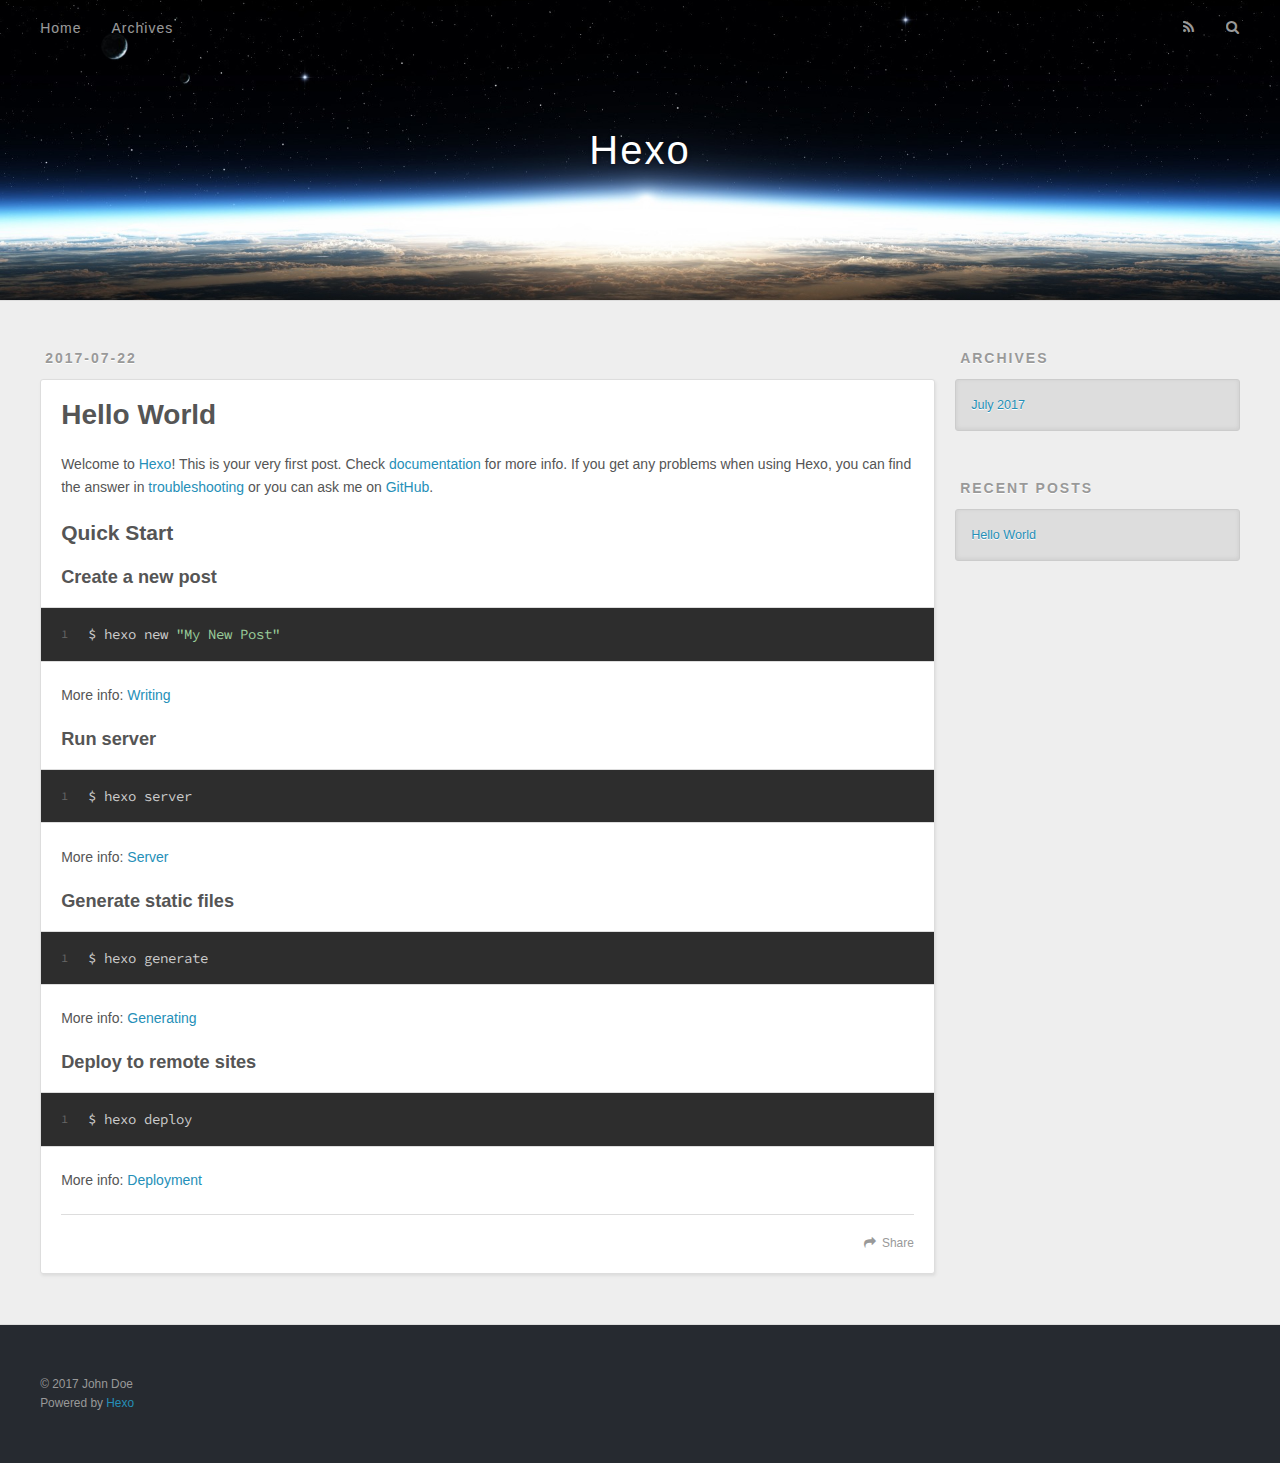
==== index.html @ ef534166 "Site updated: 2017-07-22 12:20:32" ====
<!DOCTYPE html>
<html>
<head>
  <meta charset="utf-8">
  
  <title>Hexo</title>
  <meta name="viewport" content="width=device-width, initial-scale=1, maximum-scale=1">
  <meta property="og:type" content="website">
<meta property="og:title" content="Hexo">
<meta property="og:url" content="http://yoursite.com/index.html">
<meta property="og:site_name" content="Hexo">
<meta name="twitter:card" content="summary">
<meta name="twitter:title" content="Hexo">
  
    <link rel="alternate" href="/atom.xml" title="Hexo" type="application/atom+xml">
  
  
    <link rel="icon" href="/favicon.png">
  
  
    <link href="//fonts.googleapis.com/css?family=Source+Code+Pro" rel="stylesheet" type="text/css">
  
  <link rel="stylesheet" href="/css/style.css">
  

</head>

<body>
  <div id="container">
    <div id="wrap">
      <header id="header">
  <div id="banner"></div>
  <div id="header-outer" class="outer">
    <div id="header-title" class="inner">
      <h1 id="logo-wrap">
        <a href="/" id="logo">Hexo</a>
      </h1>
      
    </div>
    <div id="header-inner" class="inner">
      <nav id="main-nav">
        <a id="main-nav-toggle" class="nav-icon"></a>
        
          <a class="main-nav-link" href="/">Home</a>
        
          <a class="main-nav-link" href="/archives">Archives</a>
        
      </nav>
      <nav id="sub-nav">
        
          <a id="nav-rss-link" class="nav-icon" href="/atom.xml" title="RSS Feed"></a>
        
        <a id="nav-search-btn" class="nav-icon" title="Search"></a>
      </nav>
      <div id="search-form-wrap">
        <form action="//google.com/search" method="get" accept-charset="UTF-8" class="search-form"><input type="search" name="q" class="search-form-input" placeholder="Search"><button type="submit" class="search-form-submit">&#xF002;</button><input type="hidden" name="sitesearch" value="http://yoursite.com"></form>
      </div>
    </div>
  </div>
</header>
      <div class="outer">
        <section id="main">
  
    <article id="post-hello-world" class="article article-type-post" itemscope itemprop="blogPost">
  <div class="article-meta">
    <a href="/2017/07/22/hello-world/" class="article-date">
  <time datetime="2017-07-22T04:03:19.000Z" itemprop="datePublished">2017-07-22</time>
</a>
    
  </div>
  <div class="article-inner">
    
    
      <header class="article-header">
        
  
    <h1 itemprop="name">
      <a class="article-title" href="/2017/07/22/hello-world/">Hello World</a>
    </h1>
  

      </header>
    
    <div class="article-entry" itemprop="articleBody">
      
        <p>Welcome to <a href="https://hexo.io/" target="_blank" rel="external">Hexo</a>! This is your very first post. Check <a href="https://hexo.io/docs/" target="_blank" rel="external">documentation</a> for more info. If you get any problems when using Hexo, you can find the answer in <a href="https://hexo.io/docs/troubleshooting.html" target="_blank" rel="external">troubleshooting</a> or you can ask me on <a href="https://github.com/hexojs/hexo/issues" target="_blank" rel="external">GitHub</a>.</p>
<h2 id="Quick-Start"><a href="#Quick-Start" class="headerlink" title="Quick Start"></a>Quick Start</h2><h3 id="Create-a-new-post"><a href="#Create-a-new-post" class="headerlink" title="Create a new post"></a>Create a new post</h3><figure class="highlight bash"><table><tr><td class="gutter"><pre><div class="line">1</div></pre></td><td class="code"><pre><div class="line">$ hexo new <span class="string">"My New Post"</span></div></pre></td></tr></table></figure>
<p>More info: <a href="https://hexo.io/docs/writing.html" target="_blank" rel="external">Writing</a></p>
<h3 id="Run-server"><a href="#Run-server" class="headerlink" title="Run server"></a>Run server</h3><figure class="highlight bash"><table><tr><td class="gutter"><pre><div class="line">1</div></pre></td><td class="code"><pre><div class="line">$ hexo server</div></pre></td></tr></table></figure>
<p>More info: <a href="https://hexo.io/docs/server.html" target="_blank" rel="external">Server</a></p>
<h3 id="Generate-static-files"><a href="#Generate-static-files" class="headerlink" title="Generate static files"></a>Generate static files</h3><figure class="highlight bash"><table><tr><td class="gutter"><pre><div class="line">1</div></pre></td><td class="code"><pre><div class="line">$ hexo generate</div></pre></td></tr></table></figure>
<p>More info: <a href="https://hexo.io/docs/generating.html" target="_blank" rel="external">Generating</a></p>
<h3 id="Deploy-to-remote-sites"><a href="#Deploy-to-remote-sites" class="headerlink" title="Deploy to remote sites"></a>Deploy to remote sites</h3><figure class="highlight bash"><table><tr><td class="gutter"><pre><div class="line">1</div></pre></td><td class="code"><pre><div class="line">$ hexo deploy</div></pre></td></tr></table></figure>
<p>More info: <a href="https://hexo.io/docs/deployment.html" target="_blank" rel="external">Deployment</a></p>

      
    </div>
    <footer class="article-footer">
      <a data-url="http://yoursite.com/2017/07/22/hello-world/" data-id="cj5es1af300000bshws4fxuhi" class="article-share-link">Share</a>
      
      
    </footer>
  </div>
  
</article>


  

</section>
        
          <aside id="sidebar">
  
    

  
    

  
    
  
    
  <div class="widget-wrap">
    <h3 class="widget-title">Archives</h3>
    <div class="widget">
      <ul class="archive-list"><li class="archive-list-item"><a class="archive-list-link" href="/archives/2017/07/">July 2017</a></li></ul>
    </div>
  </div>


  
    
  <div class="widget-wrap">
    <h3 class="widget-title">Recent Posts</h3>
    <div class="widget">
      <ul>
        
          <li>
            <a href="/2017/07/22/hello-world/">Hello World</a>
          </li>
        
      </ul>
    </div>
  </div>

  
</aside>
        
      </div>
      <footer id="footer">
  
  <div class="outer">
    <div id="footer-info" class="inner">
      &copy; 2017 John Doe<br>
      Powered by <a href="http://hexo.io/" target="_blank">Hexo</a>
    </div>
  </div>
</footer>
    </div>
    <nav id="mobile-nav">
  
    <a href="/" class="mobile-nav-link">Home</a>
  
    <a href="/archives" class="mobile-nav-link">Archives</a>
  
</nav>
    

<script src="//ajax.googleapis.com/ajax/libs/jquery/2.0.3/jquery.min.js"></script>


  <link rel="stylesheet" href="/fancybox/jquery.fancybox.css">
  <script src="/fancybox/jquery.fancybox.pack.js"></script>


<script src="/js/script.js"></script>

  </div>
</body>
</html>
---- css/style.css ----
body {
  width: 100%;
}
body:before,
body:after {
  content: "";
  display: table;
}
body:after {
  clear: both;
}
html,
body,
div,
span,
applet,
object,
iframe,
h1,
h2,
h3,
h4,
h5,
h6,
p,
blockquote,
pre,
a,
abbr,
acronym,
address,
big,
cite,
code,
del,
dfn,
em,
img,
ins,
kbd,
q,
s,
samp,
small,
strike,
strong,
sub,
sup,
tt,
var,
dl,
dt,
dd,
ol,
ul,
li,
fieldset,
form,
label,
legend,
table,
caption,
tbody,
tfoot,
thead,
tr,
th,
td {
  margin: 0;
  padding: 0;
  border: 0;
  outline: 0;
  font-weight: inherit;
  font-style: inherit;
  font-family: inherit;
  font-size: 100%;
  vertical-align: baseline;
}
body {
  line-height: 1;
  color: #000;
  background: #fff;
}
ol,
ul {
  list-style: none;
}
table {
  border-collapse: separate;
  border-spacing: 0;
  vertical-align: middle;
}
caption,
th,
td {
  text-align: left;
  font-weight: normal;
  vertical-align: middle;
}
a img {
  border: none;
}
input,
button {
  margin: 0;
  padding: 0;
}
input::-moz-focus-inner,
button::-moz-focus-inner {
  border: 0;
  padding: 0;
}
@font-face {
  font-family: FontAwesome;
  font-style: normal;
  font-weight: normal;
  src: url("fonts/fontawesome-webfont.eot?v=#4.0.3");
  src: url("fonts/fontawesome-webfont.eot?#iefix&v=#4.0.3") format("embedded-opentype"), url("fonts/fontawesome-webfont.woff?v=#4.0.3") format("woff"), url("fonts/fontawesome-webfont.ttf?v=#4.0.3") format("truetype"), url("fonts/fontawesome-webfont.svg#fontawesomeregular?v=#4.0.3") format("svg");
}
html,
body,
#container {
  height: 100%;
}
body {
  background: #eee;
  font: 14px "Helvetica Neue", Helvetica, Arial, sans-serif;
  -webkit-text-size-adjust: 100%;
}
.outer {
  max-width: 1220px;
  margin: 0 auto;
  padding: 0 20px;
}
.outer:before,
.outer:after {
  content: "";
  display: table;
}
.outer:after {
  clear: both;
}
.inner {
  display: inline;
  float: left;
  width: 98.33333333333333%;
  margin: 0 0.833333333333333%;
}
.left,
.alignleft {
  float: left;
}
.right,
.alignright {
  float: right;
}
.clear {
  clear: both;
}
#container {
  position: relative;
}
.mobile-nav-on {
  overflow: hidden;
}
#wrap {
  height: 100%;
  width: 100%;
  position: absolute;
  top: 0;
  left: 0;
  -webkit-transition: 0.2s ease-out;
  -moz-transition: 0.2s ease-out;
  -ms-transition: 0.2s ease-out;
  transition: 0.2s ease-out;
  z-index: 1;
  background: #eee;
}
.mobile-nav-on #wrap {
  left: 280px;
}
@media screen and (min-width: 768px) {
  #main {
    display: inline;
    float: left;
    width: 73.33333333333333%;
    margin: 0 0.833333333333333%;
  }
}
.article-date,
.article-category-link,
.archive-year,
.widget-title {
  text-decoration: none;
  text-transform: uppercase;
  letter-spacing: 2px;
  color: #999;
  margin-bottom: 1em;
  margin-left: 5px;
  line-height: 1em;
  text-shadow: 0 1px #fff;
  font-weight: bold;
}
.article-inner,
.archive-article-inner {
  background: #fff;
  -webkit-box-shadow: 1px 2px 3px #ddd;
  box-shadow: 1px 2px 3px #ddd;
  border: 1px solid #ddd;
  border-radius: 3px;
}
.article-entry h1,
.widget h1 {
  font-size: 2em;
}
.article-entry h2,
.widget h2 {
  font-size: 1.5em;
}
.article-entry h3,
.widget h3 {
  font-size: 1.3em;
}
.article-entry h4,
.widget h4 {
  font-size: 1.2em;
}
.article-entry h5,
.widget h5 {
  font-size: 1em;
}
.article-entry h6,
.widget h6 {
  font-size: 1em;
  color: #999;
}
.article-entry hr,
.widget hr {
  border: 1px dashed #ddd;
}
.article-entry strong,
.widget strong {
  font-weight: bold;
}
.article-entry em,
.widget em,
.article-entry cite,
.widget cite {
  font-style: italic;
}
.article-entry sup,
.widget sup,
.article-entry sub,
.widget sub {
  font-size: 0.75em;
  line-height: 0;
  position: relative;
  vertical-align: baseline;
}
.article-entry sup,
.widget sup {
  top: -0.5em;
}
.article-entry sub,
.widget sub {
  bottom: -0.2em;
}
.article-entry small,
.widget small {
  font-size: 0.85em;
}
.article-entry acronym,
.widget acronym,
.article-entry abbr,
.widget abbr {
  border-bottom: 1px dotted;
}
.article-entry ul,
.widget ul,
.article-entry ol,
.widget ol,
.article-entry dl,
.widget dl {
  margin: 0 20px;
  line-height: 1.6em;
}
.article-entry ul ul,
.widget ul ul,
.article-entry ol ul,
.widget ol ul,
.article-entry ul ol,
.widget ul ol,
.article-entry ol ol,
.widget ol ol {
  margin-top: 0;
  margin-bottom: 0;
}
.article-entry ul,
.widget ul {
  list-style: disc;
}
.article-entry ol,
.widget ol {
  list-style: decimal;
}
.article-entry dt,
.widget dt {
  font-weight: bold;
}
#header {
  height: 300px;
  position: relative;
  border-bottom: 1px solid #ddd;
}
#header:before,
#header:after {
  content: "";
  position: absolute;
  left: 0;
  right: 0;
  height: 40px;
}
#header:before {
  top: 0;
  background: -webkit-linear-gradient(rgba(0,0,0,0.2), transparent);
  background: -moz-linear-gradient(rgba(0,0,0,0.2), transparent);
  background: -ms-linear-gradient(rgba(0,0,0,0.2), transparent);
  background: linear-gradient(rgba(0,0,0,0.2), transparent);
}
#header:after {
  bottom: 0;
  background: -webkit-linear-gradient(transparent, rgba(0,0,0,0.2));
  background: -moz-linear-gradient(transparent, rgba(0,0,0,0.2));
  background: -ms-linear-gradient(transparent, rgba(0,0,0,0.2));
  background: linear-gradient(transparent, rgba(0,0,0,0.2));
}
#header-outer {
  height: 100%;
  position: relative;
}
#header-inner {
  position: relative;
  overflow: hidden;
}
#banner {
  position: absolute;
  top: 0;
  left: 0;
  width: 100%;
  height: 100%;
  background: url("images/banner.jpg") center #000;
  -webkit-background-size: cover;
  -moz-background-size: cover;
  background-size: cover;
  z-index: -1;
}
#header-title {
  text-align: center;
  height: 40px;
  position: absolute;
  top: 50%;
  left: 0;
  margin-top: -20px;
}
#logo,
#subtitle {
  text-decoration: none;
  color: #fff;
  font-weight: 300;
  text-shadow: 0 1px 4px rgba(0,0,0,0.3);
}
#logo {
  font-size: 40px;
  line-height: 40px;
  letter-spacing: 2px;
}
#subtitle {
  font-size: 16px;
  line-height: 16px;
  letter-spacing: 1px;
}
#subtitle-wrap {
  margin-top: 16px;
}
#main-nav {
  float: left;
  margin-left: -15px;
}
.nav-icon,
.main-nav-link {
  float: left;
  color: #fff;
  opacity: 0.6;
  text-decoration: none;
  text-shadow: 0 1px rgba(0,0,0,0.2);
  -webkit-transition: opacity 0.2s;
  -moz-transition: opacity 0.2s;
  -ms-transition: opacity 0.2s;
  transition: opacity 0.2s;
  display: block;
  padding: 20px 15px;
}
.nav-icon:hover,
.main-nav-link:hover {
  opacity: 1;
}
.nav-icon {
  font-family: FontAwesome;
  text-align: center;
  font-size: 14px;
  width: 14px;
  height: 14px;
  padding: 20px 15px;
  position: relative;
  cursor: pointer;
}
.main-nav-link {
  font-weight: 300;
  letter-spacing: 1px;
}
@media screen and (max-width: 479px) {
  .main-nav-link {
    display: none;
  }
}
#main-nav-toggle {
  display: none;
}
#main-nav-toggle:before {
  content: "\f0c9";
}
@media screen and (max-width: 479px) {
  #main-nav-toggle {
    display: block;
  }
}
#sub-nav {
  float: right;
  margin-right: -15px;
}
#nav-rss-link:before {
  content: "\f09e";
}
#nav-search-btn:before {
  content: "\f002";
}
#search-form-wrap {
  position: absolute;
  top: 15px;
  width: 150px;
  height: 30px;
  right: -150px;
  opacity: 0;
  -webkit-transition: 0.2s ease-out;
  -moz-transition: 0.2s ease-out;
  -ms-transition: 0.2s ease-out;
  transition: 0.2s ease-out;
}
#search-form-wrap.on {
  opacity: 1;
  right: 0;
}
@media screen and (max-width: 479px) {
  #search-form-wrap {
    width: 100%;
    right: -100%;
  }
}
.search-form {
  position: absolute;
  top: 0;
  left: 0;
  right: 0;
  background: #fff;
  padding: 5px 15px;
  border-radius: 15px;
  -webkit-box-shadow: 0 0 10px rgba(0,0,0,0.3);
  box-shadow: 0 0 10px rgba(0,0,0,0.3);
}
.search-form-input {
  border: none;
  background: none;
  color: #555;
  width: 100%;
  font: 13px "Helvetica Neue", Helvetica, Arial, sans-serif;
  outline: none;
}
.search-form-input::-webkit-search-results-decoration,
.search-form-input::-webkit-search-cancel-button {
  -webkit-appearance: none;
}
.search-form-submit {
  position: absolute;
  top: 50%;
  right: 10px;
  margin-top: -7px;
  font: 13px FontAwesome;
  border: none;
  background: none;
  color: #bbb;
  cursor: pointer;
}
.search-form-submit:hover,
.search-form-submit:focus {
  color: #777;
}
.article {
  margin: 50px 0;
}
.article-inner {
  overflow: hidden;
}
.article-meta:before,
.article-meta:after {
  content: "";
  display: table;
}
.article-meta:after {
  clear: both;
}
.article-date {
  float: left;
}
.article-category {
  float: left;
  line-height: 1em;
  color: #ccc;
  text-shadow: 0 1px #fff;
  margin-left: 8px;
}
.article-category:before {
  content: "\2022";
}
.article-category-link {
  margin: 0 12px 1em;
}
.article-header {
  padding: 20px 20px 0;
}
.article-title {
  text-decoration: none;
  font-size: 2em;
  font-weight: bold;
  color: #555;
  line-height: 1.1em;
  -webkit-transition: color 0.2s;
  -moz-transition: color 0.2s;
  -ms-transition: color 0.2s;
  transition: color 0.2s;
}
a.article-title:hover {
  color: #258fb8;
}
.article-entry {
  color: #555;
  padding: 0 20px;
}
.article-entry:before,
.article-entry:after {
  content: "";
  display: table;
}
.article-entry:after {
  clear: both;
}
.article-entry p,
.article-entry table {
  line-height: 1.6em;
  margin: 1.6em 0;
}
.article-entry h1,
.article-entry h2,
.article-entry h3,
.article-entry h4,
.article-entry h5,
.article-entry h6 {
  font-weight: bold;
}
.article-entry h1,
.article-entry h2,
.article-entry h3,
.article-entry h4,
.article-entry h5,
.article-entry h6 {
  line-height: 1.1em;
  margin: 1.1em 0;
}
.article-entry a {
  color: #258fb8;
  text-decoration: none;
}
.article-entry a:hover {
  text-decoration: underline;
}
.article-entry ul,
.article-entry ol,
.article-entry dl {
  margin-top: 1.6em;
  margin-bottom: 1.6em;
}
.article-entry img,
.article-entry video {
  max-width: 100%;
  height: auto;
  display: block;
  margin: auto;
}
.article-entry iframe {
  border: none;
}
.article-entry table {
  width: 100%;
  border-collapse: collapse;
  border-spacing: 0;
}
.article-entry th {
  font-weight: bold;
  border-bottom: 3px solid #ddd;
  padding-bottom: 0.5em;
}
.article-entry td {
  border-bottom: 1px solid #ddd;
  padding: 10px 0;
}
.article-entry blockquote {
  font-family: Georgia, "Times New Roman", serif;
  font-size: 1.4em;
  margin: 1.6em 20px;
  text-align: center;
}
.article-entry blockquote footer {
  font-size: 14px;
  margin: 1.6em 0;
  font-family: "Helvetica Neue", Helvetica, Arial, sans-serif;
}
.article-entry blockquote footer cite:before {
  content: "—";
  padding: 0 0.5em;
}
.article-entry .pullquote {
  text-align: left;
  width: 45%;
  margin: 0;
}
.article-entry .pullquote.left {
  margin-left: 0.5em;
  margin-right: 1em;
}
.article-entry .pullquote.right {
  margin-right: 0.5em;
  margin-left: 1em;
}
.article-entry .caption {
  color: #999;
  display: block;
  font-size: 0.9em;
  margin-top: 0.5em;
  position: relative;
  text-align: center;
}
.article-entry .video-container {
  position: relative;
  padding-top: 56.25%;
  height: 0;
  overflow: hidden;
}
.article-entry .video-container iframe,
.article-entry .video-container object,
.article-entry .video-container embed {
  position: absolute;
  top: 0;
  left: 0;
  width: 100%;
  height: 100%;
  margin-top: 0;
}
.article-more-link a {
  display: inline-block;
  line-height: 1em;
  padding: 6px 15px;
  border-radius: 15px;
  background: #eee;
  color: #999;
  text-shadow: 0 1px #fff;
  text-decoration: none;
}
.article-more-link a:hover {
  background: #258fb8;
  color: #fff;
  text-decoration: none;
  text-shadow: 0 1px #1e7293;
}
.article-footer {
  font-size: 0.85em;
  line-height: 1.6em;
  border-top: 1px solid #ddd;
  padding-top: 1.6em;
  margin: 0 20px 20px;
}
.article-footer:before,
.article-footer:after {
  content: "";
  display: table;
}
.article-footer:after {
  clear: both;
}
.article-footer a {
  color: #999;
  text-decoration: none;
}
.article-footer a:hover {
  color: #555;
}
.article-tag-list-item {
  float: left;
  margin-right: 10px;
}
.article-tag-list-link:before {
  content: "#";
}
.article-comment-link {
  float: right;
}
.article-comment-link:before {
  content: "\f075";
  font-family: FontAwesome;
  padding-right: 8px;
}
.article-share-link {
  cursor: pointer;
  float: right;
  margin-left: 20px;
}
.article-share-link:before {
  content: "\f064";
  font-family: FontAwesome;
  padding-right: 6px;
}
#article-nav {
  position: relative;
}
#article-nav:before,
#article-nav:after {
  content: "";
  display: table;
}
#article-nav:after {
  clear: both;
}
@media screen and (min-width: 768px) {
  #article-nav {
    margin: 50px 0;
  }
  #article-nav:before {
    width: 8px;
    height: 8px;
    position: absolute;
    top: 50%;
    left: 50%;
    margin-top: -4px;
    margin-left: -4px;
    content: "";
    border-radius: 50%;
    background: #ddd;
    -webkit-box-shadow: 0 1px 2px #fff;
    box-shadow: 0 1px 2px #fff;
  }
}
.article-nav-link-wrap {
  text-decoration: none;
  text-shadow: 0 1px #fff;
  color: #999;
  -webkit-box-sizing: border-box;
  -moz-box-sizing: border-box;
  box-sizing: border-box;
  margin-top: 50px;
  text-align: center;
  display: block;
}
.article-nav-link-wrap:hover {
  color: #555;
}
@media screen and (min-width: 768px) {
  .article-nav-link-wrap {
    width: 50%;
    margin-top: 0;
  }
}
@media screen and (min-width: 768px) {
  #article-nav-newer {
    float: left;
    text-align: right;
    padding-right: 20px;
  }
}
@media screen and (min-width: 768px) {
  #article-nav-older {
    float: right;
    text-align: left;
    padding-left: 20px;
  }
}
.article-nav-caption {
  text-transform: uppercase;
  letter-spacing: 2px;
  color: #ddd;
  line-height: 1em;
  font-weight: bold;
}
#article-nav-newer .article-nav-caption {
  margin-right: -2px;
}
.article-nav-title {
  font-size: 0.85em;
  line-height: 1.6em;
  margin-top: 0.5em;
}
.article-share-box {
  position: absolute;
  display: none;
  background: #fff;
  -webkit-box-shadow: 1px 2px 10px rgba(0,0,0,0.2);
  box-shadow: 1px 2px 10px rgba(0,0,0,0.2);
  border-radius: 3px;
  margin-left: -145px;
  overflow: hidden;
  z-index: 1;
}
.article-share-box.on {
  display: block;
}
.article-share-input {
  width: 100%;
  background: none;
  -webkit-box-sizing: border-box;
  -moz-box-sizing: border-box;
  box-sizing: border-box;
  font: 14px "Helvetica Neue", Helvetica, Arial, sans-serif;
  padding: 0 15px;
  color: #555;
  outline: none;
  border: 1px solid #ddd;
  border-radius: 3px 3px 0 0;
  height: 36px;
  line-height: 36px;
}
.article-share-links {
  background: #eee;
}
.article-share-links:before,
.article-share-links:after {
  content: "";
  display: table;
}
.article-share-links:after {
  clear: both;
}
.article-share-twitter,
.article-share-facebook,
.article-share-pinterest,
.article-share-google {
  width: 50px;
  height: 36px;
  display: block;
  float: left;
  position: relative;
  color: #999;
  text-shadow: 0 1px #fff;
}
.article-share-twitter:before,
.article-share-facebook:before,
.article-share-pinterest:before,
.article-share-google:before {
  font-size: 20px;
  font-family: FontAwesome;
  width: 20px;
  height: 20px;
  position: absolute;
  top: 50%;
  left: 50%;
  margin-top: -10px;
  margin-left: -10px;
  text-align: center;
}
.article-share-twitter:hover,
.article-share-facebook:hover,
.article-share-pinterest:hover,
.article-share-google:hover {
  color: #fff;
}
.article-share-twitter:before {
  content: "\f099";
}
.article-share-twitter:hover {
  background: #00aced;
  text-shadow: 0 1px #008abe;
}
.article-share-facebook:before {
  content: "\f09a";
}
.article-share-facebook:hover {
  background: #3b5998;
  text-shadow: 0 1px #2f477a;
}
.article-share-pinterest:before {
  content: "\f0d2";
}
.article-share-pinterest:hover {
  background: #cb2027;
  text-shadow: 0 1px #a21a1f;
}
.article-share-google:before {
  content: "\f0d5";
}
.article-share-google:hover {
  background: #dd4b39;
  text-shadow: 0 1px #be3221;
}
.article-gallery {
  background: #000;
  position: relative;
}
.article-gallery-photos {
  position: relative;
  overflow: hidden;
}
.article-gallery-img {
  display: none;
  max-width: 100%;
}
.article-gallery-img:first-child {
  display: block;
}
.article-gallery-img.loaded {
  position: absolute;
  display: block;
}
.article-gallery-img img {
  display: block;
  max-width: 100%;
  margin: 0 auto;
}
#comments {
  background: #fff;
  -webkit-box-shadow: 1px 2px 3px #ddd;
  box-shadow: 1px 2px 3px #ddd;
  padding: 20px;
  border: 1px solid #ddd;
  border-radius: 3px;
  margin: 50px 0;
}
#comments a {
  color: #258fb8;
}
.archives-wrap {
  margin: 50px 0;
}
.archives:before,
.archives:after {
  content: "";
  display: table;
}
.archives:after {
  clear: both;
}
.archive-year-wrap {
  margin-bottom: 1em;
}
.archives {
  -webkit-column-gap: 10px;
  -moz-column-gap: 10px;
  column-gap: 10px;
}
@media screen and (min-width: 480px) and (max-width: 767px) {
  .archives {
    -webkit-column-count: 2;
    -moz-column-count: 2;
    column-count: 2;
  }
}
@media screen and (min-width: 768px) {
  .archives {
    -webkit-column-count: 3;
    -moz-column-count: 3;
    column-count: 3;
  }
}
.archive-article {
  -webkit-column-break-inside: avoid;
  page-break-inside: avoid;
  overflow: hidden;
  break-inside: avoid-column;
}
.archive-article-inner {
  padding: 10px;
  margin-bottom: 15px;
}
.archive-article-title {
  text-decoration: none;
  font-weight: bold;
  color: #555;
  -webkit-transition: color 0.2s;
  -moz-transition: color 0.2s;
  -ms-transition: color 0.2s;
  transition: color 0.2s;
  line-height: 1.6em;
}
.archive-article-title:hover {
  color: #258fb8;
}
.archive-article-footer {
  margin-top: 1em;
}
.archive-article-date {
  color: #999;
  text-decoration: none;
  font-size: 0.85em;
  line-height: 1em;
  margin-bottom: 0.5em;
  display: block;
}
#page-nav {
  margin: 50px auto;
  background: #fff;
  -webkit-box-shadow: 1px 2px 3px #ddd;
  box-shadow: 1px 2px 3px #ddd;
  border: 1px solid #ddd;
  border-radius: 3px;
  text-align: center;
  color: #999;
  overflow: hidden;
}
#page-nav:before,
#page-nav:after {
  content: "";
  display: table;
}
#page-nav:after {
  clear: both;
}
#page-nav a,
#page-nav span {
  padding: 10px 20px;
  line-height: 1;
  height: 2ex;
}
#page-nav a {
  color: #999;
  text-decoration: none;
}
#page-nav a:hover {
  background: #999;
  color: #fff;
}
#page-nav .prev {
  float: left;
}
#page-nav .next {
  float: right;
}
#page-nav .page-number {
  display: inline-block;
}
@media screen and (max-width: 479px) {
  #page-nav .page-number {
    display: none;
  }
}
#page-nav .current {
  color: #555;
  font-weight: bold;
}
#page-nav .space {
  color: #ddd;
}
#footer {
  background: #262a30;
  padding: 50px 0;
  border-top: 1px solid #ddd;
  color: #999;
}
#footer a {
  color: #258fb8;
  text-decoration: none;
}
#footer a:hover {
  text-decoration: underline;
}
#footer-info {
  line-height: 1.6em;
  font-size: 0.85em;
}
.article-entry pre,
.article-entry .highlight {
  background: #2d2d2d;
  margin: 0 -20px;
  padding: 15px 20px;
  border-style: solid;
  border-color: #ddd;
  border-width: 1px 0;
  overflow: auto;
  color: #ccc;
  line-height: 22.400000000000002px;
}
.article-entry .highlight .gutter pre,
.article-entry .gist .gist-file .gist-data .line-numbers {
  color: #666;
  font-size: 0.85em;
}
.article-entry pre,
.article-entry code {
  font-family: "Source Code Pro", Consolas, Monaco, Menlo, Consolas, monospace;
}
.article-entry code {
  background: #eee;
  text-shadow: 0 1px #fff;
  padding: 0 0.3em;
}
.article-entry pre code {
  background: none;
  text-shadow: none;
  padding: 0;
}
.article-entry .highlight pre {
  border: none;
  margin: 0;
  padding: 0;
}
.article-entry .highlight table {
  margin: 0;
  width: auto;
}
.article-entry .highlight td {
  border: none;
  padding: 0;
}
.article-entry .highlight figcaption {
  font-size: 0.85em;
  color: #999;
  line-height: 1em;
  margin-bottom: 1em;
}
.article-entry .highlight figcaption:before,
.article-entry .highlight figcaption:after {
  content: "";
  display: table;
}
.article-entry .highlight figcaption:after {
  clear: both;
}
.article-entry .highlight figcaption a {
  float: right;
}
.article-entry .highlight .gutter pre {
  text-align: right;
  padding-right: 20px;
}
.article-entry .highlight .line {
  height: 22.400000000000002px;
}
.article-entry .highlight .line.marked {
  background: #515151;
}
.article-entry .gist {
  margin: 0 -20px;
  border-style: solid;
  border-color: #ddd;
  border-width: 1px 0;
  background: #2d2d2d;
  padding: 15px 20px 15px 0;
}
.article-entry .gist .gist-file {
  border: none;
  font-family: "Source Code Pro", Consolas, Monaco, Menlo, Consolas, monospace;
  margin: 0;
}
.article-entry .gist .gist-file .gist-data {
  background: none;
  border: none;
}
.article-entry .gist .gist-file .gist-data .line-numbers {
  background: none;
  border: none;
  padding: 0 20px 0 0;
}
.article-entry .gist .gist-file .gist-data .line-data {
  padding: 0 !important;
}
.article-entry .gist .gist-file .highlight {
  margin: 0;
  padding: 0;
  border: none;
}
.article-entry .gist .gist-file .gist-meta {
  background: #2d2d2d;
  color: #999;
  font: 0.85em "Helvetica Neue", Helvetica, Arial, sans-serif;
  text-shadow: 0 0;
  padding: 0;
  margin-top: 1em;
  margin-left: 20px;
}
.article-entry .gist .gist-file .gist-meta a {
  color: #258fb8;
  font-weight: normal;
}
.article-entry .gist .gist-file .gist-meta a:hover {
  text-decoration: underline;
}
pre .comment,
pre .title {
  color: #999;
}
pre .variable,
pre .attribute,
pre .tag,
pre .regexp,
pre .ruby .constant,
pre .xml .tag .title,
pre .xml .pi,
pre .xml .doctype,
pre .html .doctype,
pre .css .id,
pre .css .class,
pre .css .pseudo {
  color: #f2777a;
}
pre .number,
pre .preprocessor,
pre .built_in,
pre .literal,
pre .params,
pre .constant {
  color: #f99157;
}
pre .class,
pre .ruby .class .title,
pre .css .rules .attribute {
  color: #9c9;
}
pre .string,
pre .value,
pre .inheritance,
pre .header,
pre .ruby .symbol,
pre .xml .cdata {
  color: #9c9;
}
pre .css .hexcolor {
  color: #6cc;
}
pre .function,
pre .python .decorator,
pre .python .title,
pre .ruby .function .title,
pre .ruby .title .keyword,
pre .perl .sub,
pre .javascript .title,
pre .coffeescript .title {
  color: #69c;
}
pre .keyword,
pre .javascript .function {
  color: #c9c;
}
@media screen and (max-width: 479px) {
  #mobile-nav {
    position: absolute;
    top: 0;
    left: 0;
    width: 280px;
    height: 100%;
    background: #191919;
    border-right: 1px solid #fff;
  }
}
@media screen and (max-width: 479px) {
  .mobile-nav-link {
    display: block;
    color: #999;
    text-decoration: none;
    padding: 15px 20px;
    font-weight: bold;
  }
  .mobile-nav-link:hover {
    color: #fff;
  }
}
@media screen and (min-width: 768px) {
  #sidebar {
    display: inline;
    float: left;
    width: 23.333333333333332%;
    margin: 0 0.833333333333333%;
  }
}
.widget-wrap {
  margin: 50px 0;
}
.widget {
  color: #777;
  text-shadow: 0 1px #fff;
  background: #ddd;
  -webkit-box-shadow: 0 -1px 4px #ccc inset;
  box-shadow: 0 -1px 4px #ccc inset;
  border: 1px solid #ccc;
  padding: 15px;
  border-radius: 3px;
}
.widget a {
  color: #258fb8;
  text-decoration: none;
}
.widget a:hover {
  text-decoration: underline;
}
.widget ul ul,
.widget ol ul,
.widget dl ul,
.widget ul ol,
.widget ol ol,
.widget dl ol,
.widget ul dl,
.widget ol dl,
.widget dl dl {
  margin-left: 15px;
  list-style: disc;
}
.widget {
  line-height: 1.6em;
  word-wrap: break-word;
  font-size: 0.9em;
}
.widget ul,
.widget ol {
  list-style: none;
  margin: 0;
}
.widget ul ul,
.widget ol ul,
.widget ul ol,
.widget ol ol {
  margin: 0 20px;
}
.widget ul ul,
.widget ol ul {
  list-style: disc;
}
.widget ul ol,
.widget ol ol {
  list-style: decimal;
}
.category-list-count,
.tag-list-count,
.archive-list-count {
  padding-left: 5px;
  color: #999;
  font-size: 0.85em;
}
.category-list-count:before,
.tag-list-count:before,
.archive-list-count:before {
  content: "(";
}
.category-list-count:after,
.tag-list-count:after,
.archive-list-count:after {
  content: ")";
}
.tagcloud a {
  margin-right: 5px;
  display: inline-block;
}
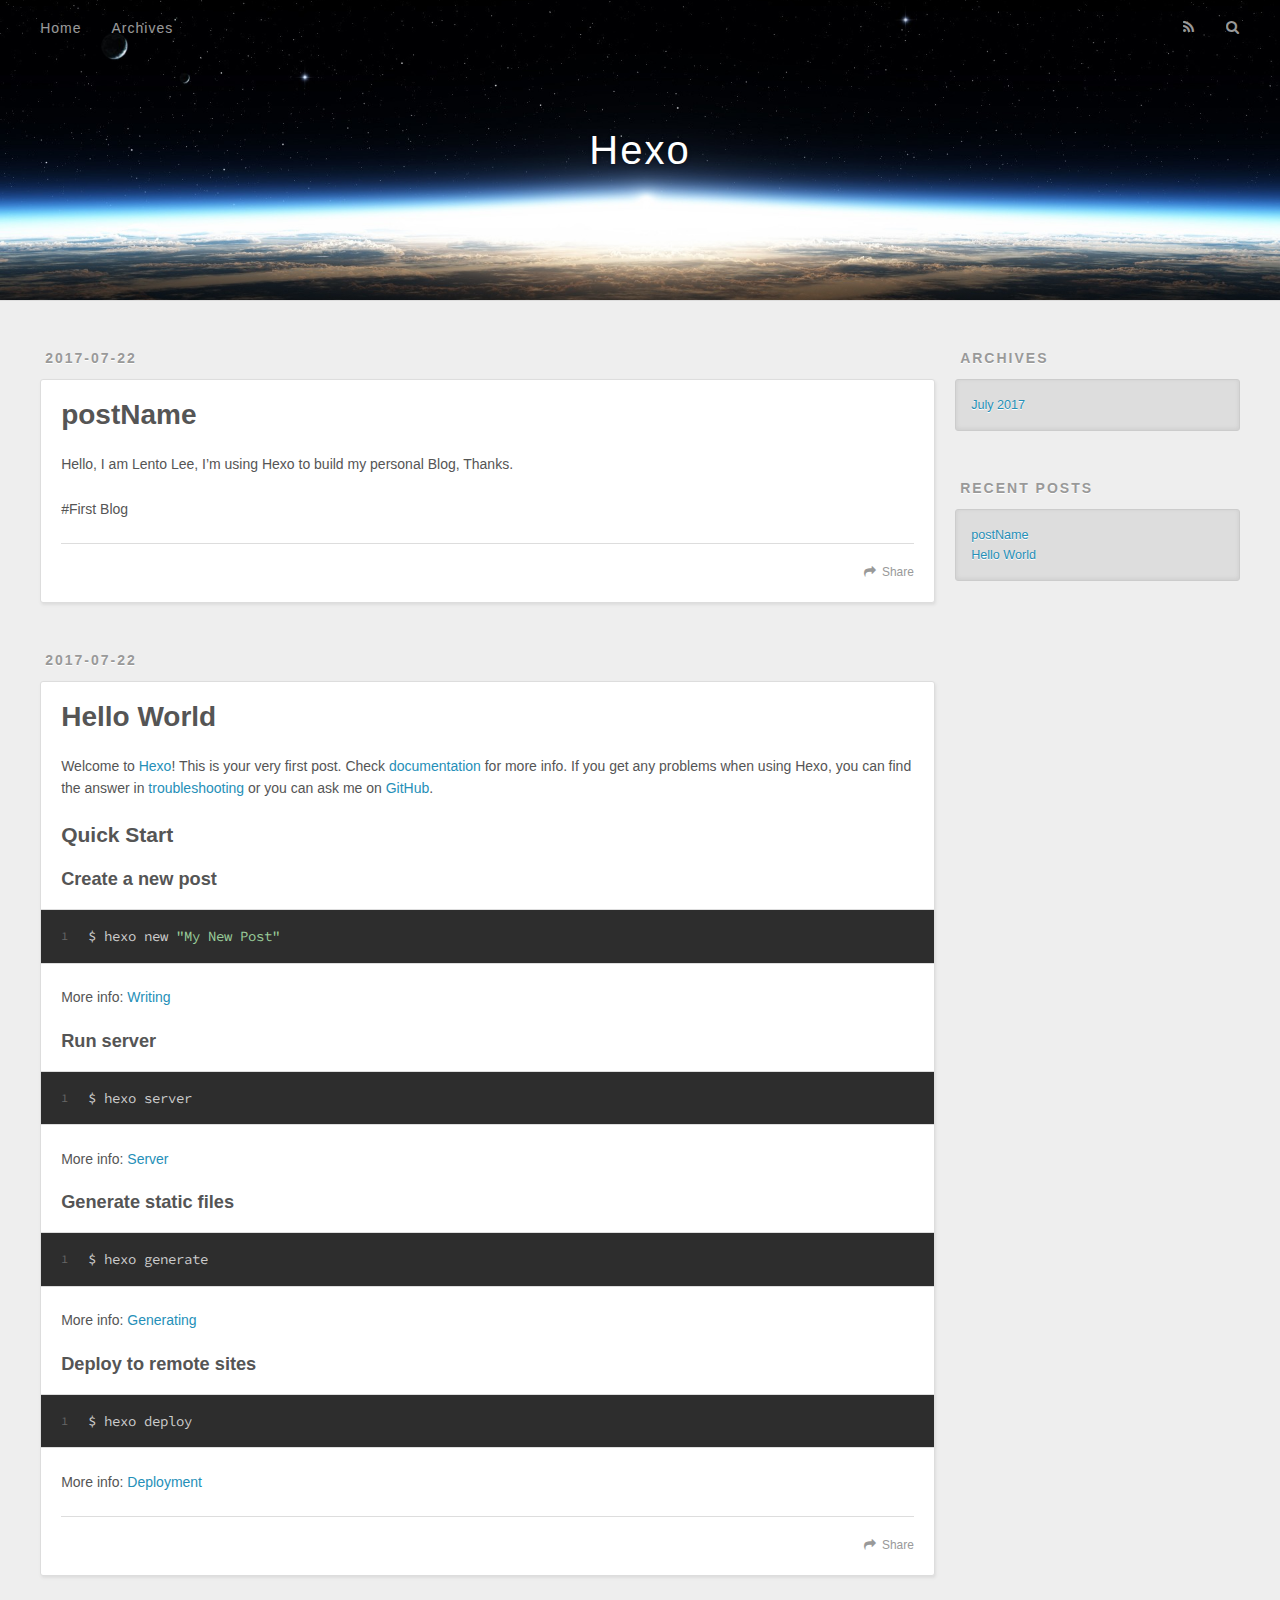
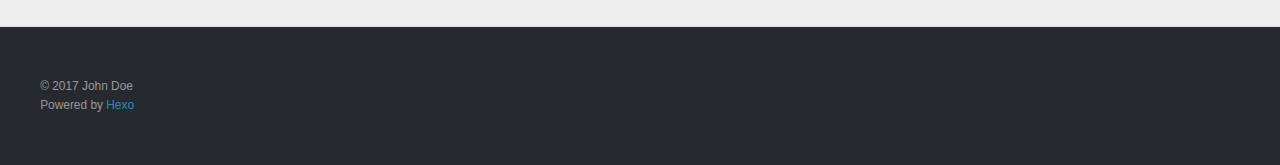
==== commit 9902807f: "Site updated: 2017-07-22 12:27:57" ====
--- a/index.html
+++ b/index.html
@@ -61,6 +61,44 @@
       <div class="outer">
         <section id="main">
   
+    <article id="post-postName" class="article article-type-post" itemscope itemprop="blogPost">
+  <div class="article-meta">
+    <a href="/2017/07/22/postName/" class="article-date">
+  <time datetime="2017-07-22T04:25:25.000Z" itemprop="datePublished">2017-07-22</time>
+</a>
+    
+  </div>
+  <div class="article-inner">
+    
+    
+      <header class="article-header">
+        
+  
+    <h1 itemprop="name">
+      <a class="article-title" href="/2017/07/22/postName/">postName</a>
+    </h1>
+  
+
+      </header>
+    
+    <div class="article-entry" itemprop="articleBody">
+      
+        <p>Hello, I am Lento Lee, I’m using Hexo to build my personal Blog, Thanks.</p>
+<p>#First Blog</p>
+
+      
+    </div>
+    <footer class="article-footer">
+      <a data-url="http://yoursite.com/2017/07/22/postName/" data-id="cj5esn4ej00016zsh9frykpk2" class="article-share-link">Share</a>
+      
+      
+    </footer>
+  </div>
+  
+</article>
+
+
+  
     <article id="post-hello-world" class="article article-type-post" itemscope itemprop="blogPost">
   <div class="article-meta">
     <a href="/2017/07/22/hello-world/" class="article-date">
@@ -96,7 +134,7 @@
       
     </div>
     <footer class="article-footer">
-      <a data-url="http://yoursite.com/2017/07/22/hello-world/" data-id="cj5es1af300000bshws4fxuhi" class="article-share-link">Share</a>
+      <a data-url="http://yoursite.com/2017/07/22/hello-world/" data-id="cj5esn4ef00006zshdn0onsyu" class="article-share-link">Share</a>
       
       
     </footer>
@@ -136,6 +174,10 @@
       <ul>
         
           <li>
+            <a href="/2017/07/22/postName/">postName</a>
+          </li>
+        
+          <li>
             <a href="/2017/07/22/hello-world/">Hello World</a>
           </li>
         
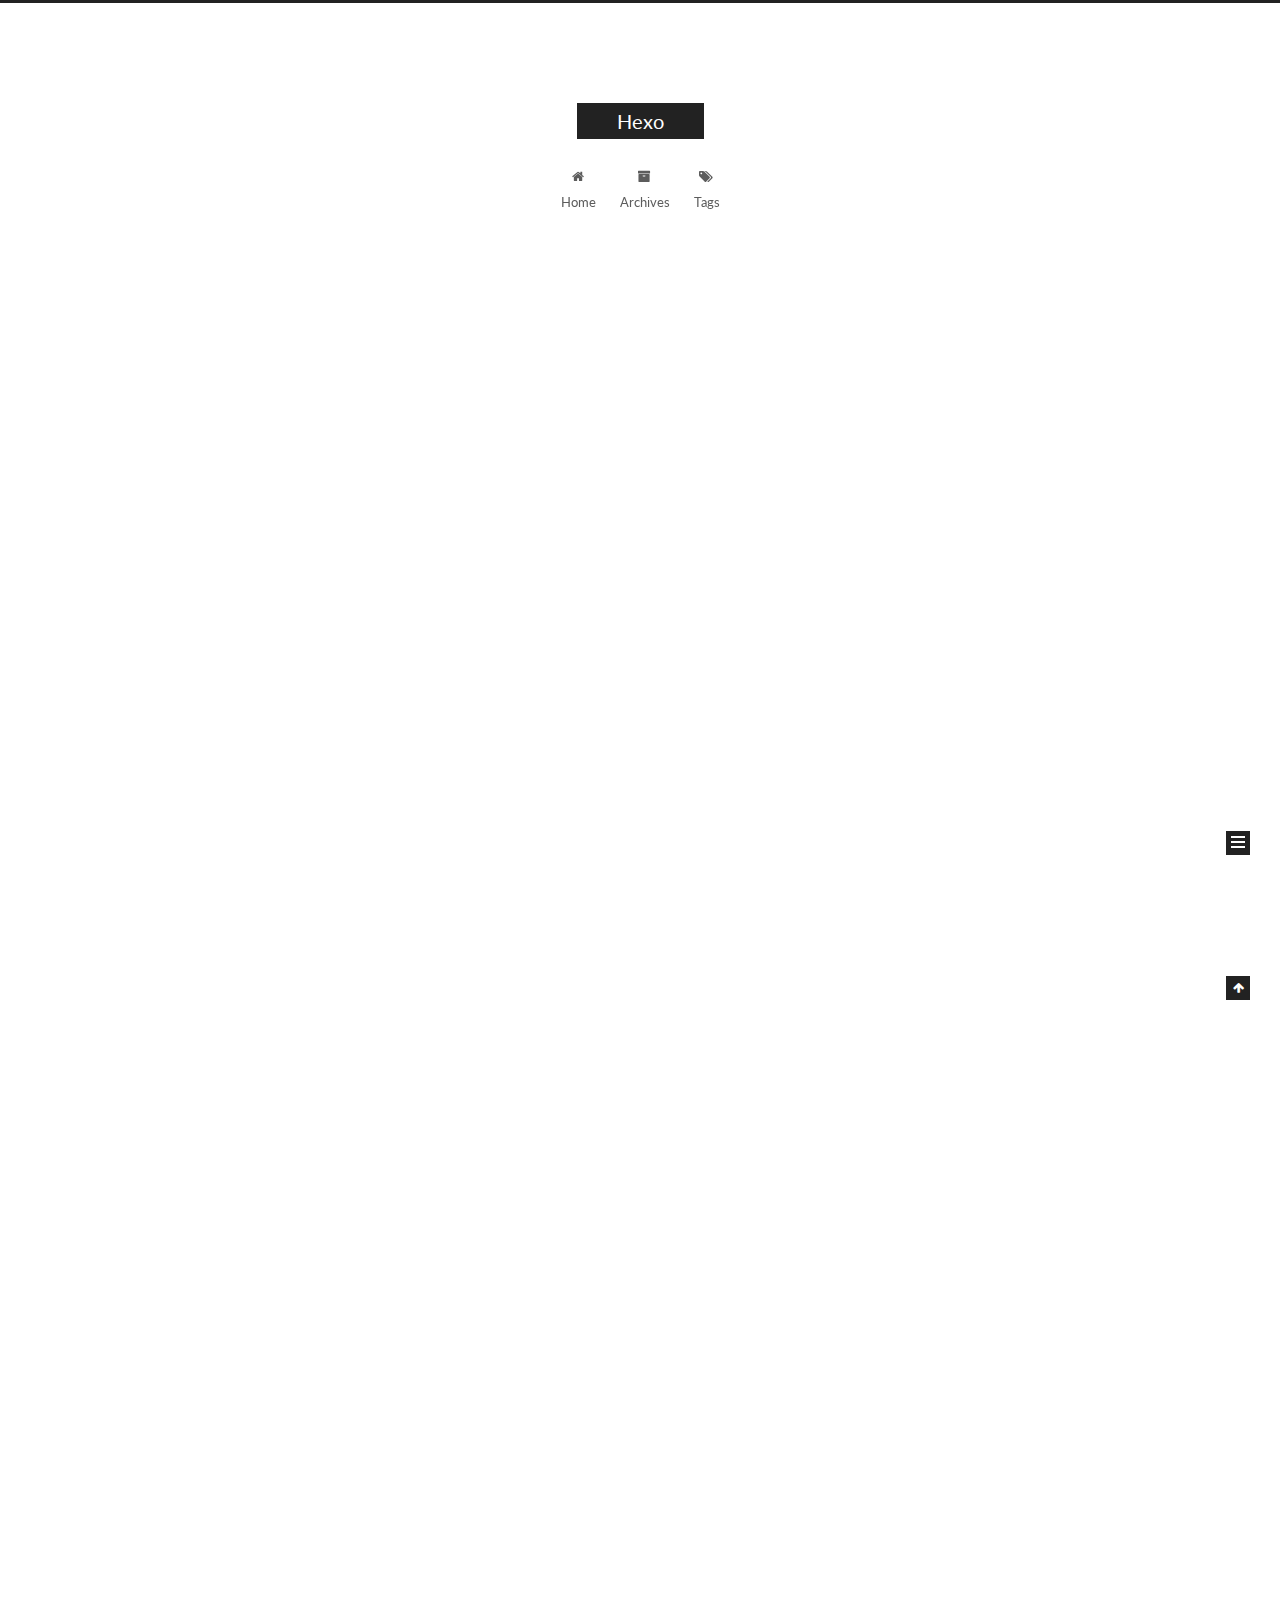
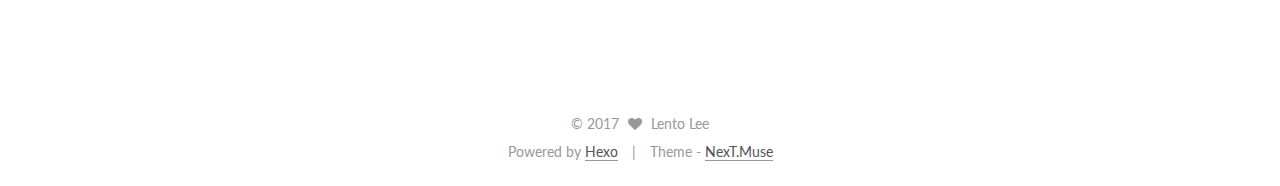
==== commit 8be7140f: "Site updated: 2017-07-22 12:52:41" ====
--- a/index.html
+++ b/index.html
@@ -1,127 +1,440 @@
 <!DOCTYPE html>
-<html>
+
+
+
+  
+
+
+<html class="theme-next muse use-motion" lang="">
 <head>
-  <meta charset="utf-8">
-  
-  <title>Hexo</title>
-  <meta name="viewport" content="width=device-width, initial-scale=1, maximum-scale=1">
-  <meta property="og:type" content="website">
+  <meta charset="UTF-8"/>
+<meta http-equiv="X-UA-Compatible" content="IE=edge" />
+<meta name="viewport" content="width=device-width, initial-scale=1, maximum-scale=1"/>
+
+
+
+
+
+
+
+
+
+<meta http-equiv="Cache-Control" content="no-transform" />
+<meta http-equiv="Cache-Control" content="no-siteapp" />
+
+
+
+
+
+
+
+
+
+
+
+
+
+
+
+  
+  
+  <link href="/lib/fancybox/source/jquery.fancybox.css?v=2.1.5" rel="stylesheet" type="text/css" />
+
+
+
+
+  
+  
+  
+  
+
+  
+    
+    
+  
+
+  
+
+  
+
+  
+
+  
+
+  
+    
+    
+    <link href="//fonts.googleapis.com/css?family=Lato:300,300italic,400,400italic,700,700italic&subset=latin,latin-ext" rel="stylesheet" type="text/css">
+  
+
+
+
+
+
+
+<link href="/lib/font-awesome/css/font-awesome.min.css?v=4.6.2" rel="stylesheet" type="text/css" />
+
+<link href="/css/main.css?v=5.1.1" rel="stylesheet" type="text/css" />
+
+
+  <meta name="keywords" content="Hexo, NexT" />
+
+
+
+
+
+
+
+
+  <link rel="shortcut icon" type="image/x-icon" href="/favicon.ico?v=5.1.1" />
+
+
+
+
+
+
+<meta property="og:type" content="website">
 <meta property="og:title" content="Hexo">
 <meta property="og:url" content="http://yoursite.com/index.html">
 <meta property="og:site_name" content="Hexo">
 <meta name="twitter:card" content="summary">
 <meta name="twitter:title" content="Hexo">
-  
-    <link rel="alternate" href="/atom.xml" title="Hexo" type="application/atom+xml">
-  
-  
-    <link rel="icon" href="/favicon.png">
-  
-  
-    <link href="//fonts.googleapis.com/css?family=Source+Code+Pro" rel="stylesheet" type="text/css">
-  
-  <link rel="stylesheet" href="/css/style.css">
-  
+
+
+
+<script type="text/javascript" id="hexo.configurations">
+  var NexT = window.NexT || {};
+  var CONFIG = {
+    root: '/',
+    scheme: 'Muse',
+    sidebar: {"position":"left","display":"post","offset":12,"offset_float":0,"b2t":false,"scrollpercent":false,"onmobile":false},
+    fancybox: true,
+    motion: true,
+    duoshuo: {
+      userId: '0',
+      author: 'Author'
+    },
+    algolia: {
+      applicationID: '',
+      apiKey: '',
+      indexName: '',
+      hits: {"per_page":10},
+      labels: {"input_placeholder":"Search for Posts","hits_empty":"We didn't find any results for the search: ${query}","hits_stats":"${hits} results found in ${time} ms"}
+    }
+  };
+</script>
+
+
+
+  <link rel="canonical" href="http://yoursite.com/"/>
+
+
+
+
+
+  <title>Hexo</title>
+  
+
+
+
+
+
+
+
+
+
+
+
+
+
 
 </head>
 
-<body>
-  <div id="container">
-    <div id="wrap">
-      <header id="header">
-  <div id="banner"></div>
-  <div id="header-outer" class="outer">
-    <div id="header-title" class="inner">
-      <h1 id="logo-wrap">
-        <a href="/" id="logo">Hexo</a>
-      </h1>
-      
-    </div>
-    <div id="header-inner" class="inner">
-      <nav id="main-nav">
-        <a id="main-nav-toggle" class="nav-icon"></a>
-        
-          <a class="main-nav-link" href="/">Home</a>
-        
-          <a class="main-nav-link" href="/archives">Archives</a>
-        
-      </nav>
-      <nav id="sub-nav">
-        
-          <a id="nav-rss-link" class="nav-icon" href="/atom.xml" title="RSS Feed"></a>
-        
-        <a id="nav-search-btn" class="nav-icon" title="Search"></a>
-      </nav>
-      <div id="search-form-wrap">
-        <form action="//google.com/search" method="get" accept-charset="UTF-8" class="search-form"><input type="search" name="q" class="search-form-input" placeholder="Search"><button type="submit" class="search-form-submit">&#xF002;</button><input type="hidden" name="sitesearch" value="http://yoursite.com"></form>
-      </div>
-    </div>
+<body itemscope itemtype="http://schema.org/WebPage" lang="">
+
+  
+  
+    
+  
+
+  <div class="container sidebar-position-left 
+   page-home 
+ ">
+    <div class="headband"></div>
+
+    <header id="header" class="header" itemscope itemtype="http://schema.org/WPHeader">
+      <div class="header-inner"><div class="site-brand-wrapper">
+  <div class="site-meta ">
+    
+
+    <div class="custom-logo-site-title">
+      <a href="/"  class="brand" rel="start">
+        <span class="logo-line-before"><i></i></span>
+        <span class="site-title">Hexo</span>
+        <span class="logo-line-after"><i></i></span>
+      </a>
+    </div>
+      
+        <p class="site-subtitle"></p>
+      
   </div>
-</header>
-      <div class="outer">
-        <section id="main">
-  
-    <article id="post-postName" class="article article-type-post" itemscope itemprop="blogPost">
-  <div class="article-meta">
-    <a href="/2017/07/22/postName/" class="article-date">
-  <time datetime="2017-07-22T04:25:25.000Z" itemprop="datePublished">2017-07-22</time>
-</a>
-    
+
+  <div class="site-nav-toggle">
+    <button>
+      <span class="btn-bar"></span>
+      <span class="btn-bar"></span>
+      <span class="btn-bar"></span>
+    </button>
   </div>
-  <div class="article-inner">
-    
-    
-      <header class="article-header">
-        
-  
-    <h1 itemprop="name">
-      <a class="article-title" href="/2017/07/22/postName/">postName</a>
-    </h1>
-  
-
+</div>
+
+<nav class="site-nav">
+  
+
+  
+    <ul id="menu" class="menu">
+      
+        
+        <li class="menu-item menu-item-home">
+          <a href="/" rel="section">
+            
+              <i class="menu-item-icon fa fa-fw fa-home"></i> <br />
+            
+            Home
+          </a>
+        </li>
+      
+        
+        <li class="menu-item menu-item-archives">
+          <a href="/archives/" rel="section">
+            
+              <i class="menu-item-icon fa fa-fw fa-archive"></i> <br />
+            
+            Archives
+          </a>
+        </li>
+      
+        
+        <li class="menu-item menu-item-tags">
+          <a href="/tags/" rel="section">
+            
+              <i class="menu-item-icon fa fa-fw fa-tags"></i> <br />
+            
+            Tags
+          </a>
+        </li>
+      
+
+      
+    </ul>
+  
+
+  
+</nav>
+
+
+
+ </div>
+    </header>
+
+    <main id="main" class="main">
+      <div class="main-inner">
+        <div class="content-wrap">
+          <div id="content" class="content">
+            
+  <section id="posts" class="posts-expand">
+    
+      
+
+  
+
+  
+  
+  
+
+  <article class="post post-type-normal " itemscope itemtype="http://schema.org/Article">
+    <link itemprop="mainEntityOfPage" href="http://yoursite.com/2017/07/22/postName/">
+
+    <span hidden itemprop="author" itemscope itemtype="http://schema.org/Person">
+      <meta itemprop="name" content="Lento Lee">
+      <meta itemprop="description" content="">
+      <meta itemprop="image" content="/images/avatar.gif">
+    </span>
+
+    <span hidden itemprop="publisher" itemscope itemtype="http://schema.org/Organization">
+      <meta itemprop="name" content="Hexo">
+    </span>
+
+    
+      <header class="post-header">
+
+        
+        
+          <h1 class="post-title" itemprop="name headline">
+                
+                <a class="post-title-link" href="/2017/07/22/postName/" itemprop="url">postName</a></h1>
+        
+
+        <div class="post-meta">
+          <span class="post-time">
+            
+              <span class="post-meta-item-icon">
+                <i class="fa fa-calendar-o"></i>
+              </span>
+              
+                <span class="post-meta-item-text">Posted on</span>
+              
+              <time title="Post created" itemprop="dateCreated datePublished" datetime="2017-07-22T12:25:25+08:00">
+                2017-07-22
+              </time>
+            
+
+            
+
+            
+          </span>
+
+          
+
+          
+            
+          
+
+          
+          
+
+          
+
+          
+
+          
+
+        </div>
       </header>
     
-    <div class="article-entry" itemprop="articleBody">
-      
-        <p>Hello, I am Lento Lee, I’m using Hexo to build my personal Blog, Thanks.</p>
+
+    <div class="post-body" itemprop="articleBody">
+
+      
+      
+
+      
+        
+          
+            <p>Hello, I am Lento Lee, I’m using Hexo to build my personal Blog, Thanks.</p>
 <p>#First Blog</p>
 
-      
-    </div>
-    <footer class="article-footer">
-      <a data-url="http://yoursite.com/2017/07/22/postName/" data-id="cj5esn4ej00016zsh9frykpk2" class="article-share-link">Share</a>
-      
+          
+        
+      
+    </div>
+
+    <div>
+      
+    </div>
+
+    <div>
+      
+    </div>
+
+    <div>
+      
+    </div>
+
+    <footer class="post-footer">
+      
+
+      
+
+      
+
+      
+      
+        <div class="post-eof"></div>
       
     </footer>
-  </div>
-  
-</article>
-
-
-  
-    <article id="post-hello-world" class="article article-type-post" itemscope itemprop="blogPost">
-  <div class="article-meta">
-    <a href="/2017/07/22/hello-world/" class="article-date">
-  <time datetime="2017-07-22T04:03:19.000Z" itemprop="datePublished">2017-07-22</time>
-</a>
-    
-  </div>
-  <div class="article-inner">
-    
-    
-      <header class="article-header">
-        
-  
-    <h1 itemprop="name">
-      <a class="article-title" href="/2017/07/22/hello-world/">Hello World</a>
-    </h1>
-  
-
+  </article>
+
+
+    
+      
+
+  
+
+  
+  
+  
+
+  <article class="post post-type-normal " itemscope itemtype="http://schema.org/Article">
+    <link itemprop="mainEntityOfPage" href="http://yoursite.com/2017/07/22/hello-world/">
+
+    <span hidden itemprop="author" itemscope itemtype="http://schema.org/Person">
+      <meta itemprop="name" content="Lento Lee">
+      <meta itemprop="description" content="">
+      <meta itemprop="image" content="/images/avatar.gif">
+    </span>
+
+    <span hidden itemprop="publisher" itemscope itemtype="http://schema.org/Organization">
+      <meta itemprop="name" content="Hexo">
+    </span>
+
+    
+      <header class="post-header">
+
+        
+        
+          <h1 class="post-title" itemprop="name headline">
+                
+                <a class="post-title-link" href="/2017/07/22/hello-world/" itemprop="url">Hello World</a></h1>
+        
+
+        <div class="post-meta">
+          <span class="post-time">
+            
+              <span class="post-meta-item-icon">
+                <i class="fa fa-calendar-o"></i>
+              </span>
+              
+                <span class="post-meta-item-text">Posted on</span>
+              
+              <time title="Post created" itemprop="dateCreated datePublished" datetime="2017-07-22T12:03:19+08:00">
+                2017-07-22
+              </time>
+            
+
+            
+
+            
+          </span>
+
+          
+
+          
+            
+          
+
+          
+          
+
+          
+
+          
+
+          
+
+        </div>
       </header>
     
-    <div class="article-entry" itemprop="articleBody">
-      
-        <p>Welcome to <a href="https://hexo.io/" target="_blank" rel="external">Hexo</a>! This is your very first post. Check <a href="https://hexo.io/docs/" target="_blank" rel="external">documentation</a> for more info. If you get any problems when using Hexo, you can find the answer in <a href="https://hexo.io/docs/troubleshooting.html" target="_blank" rel="external">troubleshooting</a> or you can ask me on <a href="https://github.com/hexojs/hexo/issues" target="_blank" rel="external">GitHub</a>.</p>
+
+    <div class="post-body" itemprop="articleBody">
+
+      
+      
+
+      
+        
+          
+            <p>Welcome to <a href="https://hexo.io/" target="_blank" rel="external">Hexo</a>! This is your very first post. Check <a href="https://hexo.io/docs/" target="_blank" rel="external">documentation</a> for more info. If you get any problems when using Hexo, you can find the answer in <a href="https://hexo.io/docs/troubleshooting.html" target="_blank" rel="external">troubleshooting</a> or you can ask me on <a href="https://github.com/hexojs/hexo/issues" target="_blank" rel="external">GitHub</a>.</p>
 <h2 id="Quick-Start"><a href="#Quick-Start" class="headerlink" title="Quick Start"></a>Quick Start</h2><h3 id="Create-a-new-post"><a href="#Create-a-new-post" class="headerlink" title="Create a new post"></a>Create a new post</h3><figure class="highlight bash"><table><tr><td class="gutter"><pre><div class="line">1</div></pre></td><td class="code"><pre><div class="line">$ hexo new <span class="string">"My New Post"</span></div></pre></td></tr></table></figure>
 <p>More info: <a href="https://hexo.io/docs/writing.html" target="_blank" rel="external">Writing</a></p>
 <h3 id="Run-server"><a href="#Run-server" class="headerlink" title="Run server"></a>Run server</h3><figure class="highlight bash"><table><tr><td class="gutter"><pre><div class="line">1</div></pre></td><td class="code"><pre><div class="line">$ hexo server</div></pre></td></tr></table></figure>
@@ -131,92 +444,283 @@
 <h3 id="Deploy-to-remote-sites"><a href="#Deploy-to-remote-sites" class="headerlink" title="Deploy to remote sites"></a>Deploy to remote sites</h3><figure class="highlight bash"><table><tr><td class="gutter"><pre><div class="line">1</div></pre></td><td class="code"><pre><div class="line">$ hexo deploy</div></pre></td></tr></table></figure>
 <p>More info: <a href="https://hexo.io/docs/deployment.html" target="_blank" rel="external">Deployment</a></p>
 
-      
-    </div>
-    <footer class="article-footer">
-      <a data-url="http://yoursite.com/2017/07/22/hello-world/" data-id="cj5esn4ef00006zshdn0onsyu" class="article-share-link">Share</a>
-      
+          
+        
+      
+    </div>
+
+    <div>
+      
+    </div>
+
+    <div>
+      
+    </div>
+
+    <div>
+      
+    </div>
+
+    <footer class="post-footer">
+      
+
+      
+
+      
+
+      
+      
+        <div class="post-eof"></div>
       
     </footer>
+  </article>
+
+
+    
+  </section>
+
+  
+
+
+          </div>
+          
+
+
+          
+
+        </div>
+        
+          
+  
+  <div class="sidebar-toggle">
+    <div class="sidebar-toggle-line-wrap">
+      <span class="sidebar-toggle-line sidebar-toggle-line-first"></span>
+      <span class="sidebar-toggle-line sidebar-toggle-line-middle"></span>
+      <span class="sidebar-toggle-line sidebar-toggle-line-last"></span>
+    </div>
   </div>
-  
-</article>
-
-
-  
-
-</section>
-        
-          <aside id="sidebar">
-  
-    
-
-  
-    
-
-  
-    
-  
-    
-  <div class="widget-wrap">
-    <h3 class="widget-title">Archives</h3>
-    <div class="widget">
-      <ul class="archive-list"><li class="archive-list-item"><a class="archive-list-link" href="/archives/2017/07/">July 2017</a></li></ul>
-    </div>
+
+  <aside id="sidebar" class="sidebar">
+    
+    <div class="sidebar-inner">
+
+      
+
+      
+
+      <section class="site-overview sidebar-panel sidebar-panel-active">
+        <div class="site-author motion-element" itemprop="author" itemscope itemtype="http://schema.org/Person">
+          <img class="site-author-image" itemprop="image"
+               src="/images/avatar.gif"
+               alt="Lento Lee" />
+          <p class="site-author-name" itemprop="name">Lento Lee</p>
+           
+              <p class="site-description motion-element" itemprop="description"></p>
+          
+        </div>
+        <nav class="site-state motion-element">
+
+          
+            <div class="site-state-item site-state-posts">
+              <a href="/archives/">
+                <span class="site-state-item-count">2</span>
+                <span class="site-state-item-name">posts</span>
+              </a>
+            </div>
+          
+
+          
+
+          
+
+        </nav>
+
+        
+
+        <div class="links-of-author motion-element">
+          
+        </div>
+
+        
+        
+
+        
+        
+
+        
+
+
+      </section>
+
+      
+
+      
+
+    </div>
+  </aside>
+
+
+        
+      </div>
+    </main>
+
+    <footer id="footer" class="footer">
+      <div class="footer-inner">
+        <div class="copyright" >
+  
+  &copy; 
+  <span itemprop="copyrightYear">2017</span>
+  <span class="with-love">
+    <i class="fa fa-heart"></i>
+  </span>
+  <span class="author" itemprop="copyrightHolder">Lento Lee</span>
+</div>
+
+
+<div class="powered-by">
+  Powered by <a class="theme-link" href="https://hexo.io">Hexo</a>
+</div>
+
+<div class="theme-info">
+  Theme -
+  <a class="theme-link" href="https://github.com/iissnan/hexo-theme-next">
+    NexT.Muse
+  </a>
+</div>
+
+
+        
+
+        
+      </div>
+    </footer>
+
+    
+      <div class="back-to-top">
+        <i class="fa fa-arrow-up"></i>
+        
+      </div>
+    
+
   </div>
 
-
-  
-    
-  <div class="widget-wrap">
-    <h3 class="widget-title">Recent Posts</h3>
-    <div class="widget">
-      <ul>
-        
-          <li>
-            <a href="/2017/07/22/postName/">postName</a>
-          </li>
-        
-          <li>
-            <a href="/2017/07/22/hello-world/">Hello World</a>
-          </li>
-        
-      </ul>
-    </div>
-  </div>
-
-  
-</aside>
-        
-      </div>
-      <footer id="footer">
-  
-  <div class="outer">
-    <div id="footer-info" class="inner">
-      &copy; 2017 John Doe<br>
-      Powered by <a href="http://hexo.io/" target="_blank">Hexo</a>
-    </div>
-  </div>
-</footer>
-    </div>
-    <nav id="mobile-nav">
-  
-    <a href="/" class="mobile-nav-link">Home</a>
-  
-    <a href="/archives" class="mobile-nav-link">Archives</a>
-  
-</nav>
-    
-
-<script src="//ajax.googleapis.com/ajax/libs/jquery/2.0.3/jquery.min.js"></script>
-
-
-  <link rel="stylesheet" href="/fancybox/jquery.fancybox.css">
-  <script src="/fancybox/jquery.fancybox.pack.js"></script>
-
-
-<script src="/js/script.js"></script>
-
-  </div>
+  
+
+<script type="text/javascript">
+  if (Object.prototype.toString.call(window.Promise) !== '[object Function]') {
+    window.Promise = null;
+  }
+</script>
+
+
+
+
+
+
+
+
+
+  
+
+
+
+
+
+
+
+
+
+
+
+
+  
+  <script type="text/javascript" src="/lib/jquery/index.js?v=2.1.3"></script>
+
+  
+  <script type="text/javascript" src="/lib/fastclick/lib/fastclick.min.js?v=1.0.6"></script>
+
+  
+  <script type="text/javascript" src="/lib/jquery_lazyload/jquery.lazyload.js?v=1.9.7"></script>
+
+  
+  <script type="text/javascript" src="/lib/velocity/velocity.min.js?v=1.2.1"></script>
+
+  
+  <script type="text/javascript" src="/lib/velocity/velocity.ui.min.js?v=1.2.1"></script>
+
+  
+  <script type="text/javascript" src="/lib/fancybox/source/jquery.fancybox.pack.js?v=2.1.5"></script>
+
+
+  
+
+
+  <script type="text/javascript" src="/js/src/utils.js?v=5.1.1"></script>
+
+  <script type="text/javascript" src="/js/src/motion.js?v=5.1.1"></script>
+
+
+
+  
+  
+
+  
+    <script type="text/javascript" src="/js/src/scrollspy.js?v=5.1.1"></script>
+<script type="text/javascript" src="/js/src/post-details.js?v=5.1.1"></script>
+
+  
+
+  
+
+
+  <script type="text/javascript" src="/js/src/bootstrap.js?v=5.1.1"></script>
+
+
+
+  
+
+
+  
+
+
+
+
+	
+
+
+
+
+
+  
+
+
+
+
+
+  
+
+
+
+
+
+
+  
+
+
+
+
+
+  
+
+  
+
+  
+
+  
+
+  
+
+  
+
 </body>
-</html>+</html>
--- a/css/main.css
+++ b/css/main.css
@@ -0,0 +1,2518 @@
+/* normalize.css v3.0.2 | MIT License | git.io/normalize */
+html {
+  font-family: sans-serif; /* 1 */
+  -ms-text-size-adjust: 100%; /* 2 */
+  -webkit-text-size-adjust: 100%; /* 2 */
+}
+body {
+  margin: 0;
+}
+article,
+aside,
+details,
+figcaption,
+figure,
+footer,
+header,
+hgroup,
+main,
+menu,
+nav,
+section,
+summary {
+  display: block;
+}
+audio,
+canvas,
+progress,
+video {
+  display: inline-block; /* 1 */
+  vertical-align: baseline; /* 2 */
+}
+audio:not([controls]) {
+  display: none;
+  height: 0;
+}
+[hidden],
+template {
+  display: none;
+}
+a {
+  background-color: transparent;
+}
+a:active,
+a:hover {
+  outline: 0;
+}
+abbr[title] {
+  border-bottom: 1px dotted;
+}
+b,
+strong {
+  font-weight: bold;
+}
+dfn {
+  font-style: italic;
+}
+h1 {
+  font-size: 2em;
+  margin: 0.67em 0;
+}
+mark {
+  background: #ff0;
+  color: #000;
+}
+small {
+  font-size: 80%;
+}
+sub,
+sup {
+  font-size: 75%;
+  line-height: 0;
+  position: relative;
+  vertical-align: baseline;
+}
+sup {
+  top: -0.5em;
+}
+sub {
+  bottom: -0.25em;
+}
+img {
+  border: 0;
+}
+svg:not(:root) {
+  overflow: hidden;
+}
+figure {
+  margin: 1em 40px;
+}
+hr {
+  -moz-box-sizing: content-box;
+  box-sizing: content-box;
+  height: 0;
+}
+pre {
+  overflow: auto;
+}
+code,
+kbd,
+pre,
+samp {
+  font-family: monospace, monospace;
+  font-size: 1em;
+}
+button,
+input,
+optgroup,
+select,
+textarea {
+  color: inherit; /* 1 */
+  font: inherit; /* 2 */
+  margin: 0; /* 3 */
+}
+button {
+  overflow: visible;
+}
+button,
+select {
+  text-transform: none;
+}
+button,
+html input[type="button"],
+input[type="reset"],
+input[type="submit"] {
+  -webkit-appearance: button; /* 2 */
+  cursor: pointer; /* 3 */
+}
+button[disabled],
+html input[disabled] {
+  cursor: default;
+}
+button::-moz-focus-inner,
+input::-moz-focus-inner {
+  border: 0;
+  padding: 0;
+}
+input {
+  line-height: normal;
+}
+input[type="checkbox"],
+input[type="radio"] {
+  box-sizing: border-box; /* 1 */
+  padding: 0; /* 2 */
+}
+input[type="number"]::-webkit-inner-spin-button,
+input[type="number"]::-webkit-outer-spin-button {
+  height: auto;
+}
+input[type="search"] {
+  -webkit-appearance: textfield; /* 1 */
+  -moz-box-sizing: content-box;
+  -webkit-box-sizing: content-box; /* 2 */
+  box-sizing: content-box;
+}
+input[type="search"]::-webkit-search-cancel-button,
+input[type="search"]::-webkit-search-decoration {
+  -webkit-appearance: none;
+}
+fieldset {
+  border: 1px solid #c0c0c0;
+  margin: 0 2px;
+  padding: 0.35em 0.625em 0.75em;
+}
+legend {
+  border: 0; /* 1 */
+  padding: 0; /* 2 */
+}
+textarea {
+  overflow: auto;
+}
+optgroup {
+  font-weight: bold;
+}
+table {
+  border-collapse: collapse;
+  border-spacing: 0;
+}
+td,
+th {
+  padding: 0;
+}
+::selection {
+  background: #262a30;
+  color: #fff;
+}
+body {
+  position: relative;
+  font-family: 'Lato', "PingFang SC", "Microsoft YaHei", sans-serif;
+  font-size: 14px;
+  line-height: 2;
+  color: #555;
+  background: #fff;
+}
+@media (max-width: 767px) {
+  body {
+    padding-right: 0 !important;
+  }
+}
+@media (min-width: 768px) and (max-width: 991px) {
+  body {
+    padding-right: 0 !important;
+  }
+}
+@media (min-width: 1600px) {
+  body {
+    font-size: 16px;
+  }
+}
+h1,
+h2,
+h3,
+h4,
+h5,
+h6 {
+  margin: 0;
+  padding: 0;
+  font-weight: bold;
+  line-height: 1.5;
+  font-family: 'Lato', "PingFang SC", "Microsoft YaHei", sans-serif;
+}
+h2,
+h3,
+h4,
+h5,
+h6 {
+  margin: 20px 0 15px;
+}
+h1 {
+  font-size: 22px;
+}
+@media (max-width: 767px) {
+  h1 {
+    font-size: 18px;
+  }
+}
+h2 {
+  font-size: 20px;
+}
+@media (max-width: 767px) {
+  h2 {
+    font-size: 16px;
+  }
+}
+h3 {
+  font-size: 18px;
+}
+@media (max-width: 767px) {
+  h3 {
+    font-size: 14px;
+  }
+}
+h4 {
+  font-size: 16px;
+}
+@media (max-width: 767px) {
+  h4 {
+    font-size: 12px;
+  }
+}
+h5 {
+  font-size: 14px;
+}
+@media (max-width: 767px) {
+  h5 {
+    font-size: 10px;
+  }
+}
+h6 {
+  font-size: 12px;
+}
+@media (max-width: 767px) {
+  h6 {
+    font-size: 8px;
+  }
+}
+p {
+  margin: 0 0 25px 0;
+}
+a {
+  color: #555;
+  text-decoration: none;
+  border-bottom: 1px solid #999;
+  word-wrap: break-word;
+}
+a:hover {
+  color: #222;
+  border-bottom-color: #222;
+}
+blockquote {
+  margin: 0;
+  padding: 0;
+}
+img {
+  display: block;
+  margin: auto;
+  max-width: 100%;
+  height: auto;
+}
+hr {
+  margin: 40px 0;
+  height: 3px;
+  border: none;
+  background-color: #ddd;
+  background-image: repeating-linear-gradient(-45deg, #fff, #fff 4px, transparent 4px, transparent 8px);
+}
+blockquote {
+  padding: 0 15px;
+  color: #666;
+  border-left: 4px solid #ddd;
+}
+blockquote cite::before {
+  content: "-";
+  padding: 0 5px;
+}
+dt {
+  font-weight: 700;
+}
+dd {
+  margin: 0;
+  padding: 0;
+}
+.text-left {
+  text-align: left;
+}
+.text-center {
+  text-align: center;
+}
+.text-right {
+  text-align: right;
+}
+.text-justify {
+  text-align: justify;
+}
+.text-nowrap {
+  white-space: nowrap;
+}
+.text-lowercase {
+  text-transform: lowercase;
+}
+.text-uppercase {
+  text-transform: uppercase;
+}
+.text-capitalize {
+  text-transform: capitalize;
+}
+.center-block {
+  display: block;
+  margin-left: auto;
+  margin-right: auto;
+}
+.clearfix:before,
+.clearfix:after {
+  content: " ";
+  display: table;
+}
+.clearfix:after {
+  clear: both;
+}
+.pullquote {
+  width: 45%;
+}
+.pullquote.left {
+  float: left;
+  margin-left: 5px;
+  margin-right: 10px;
+}
+.pullquote.right {
+  float: right;
+  margin-left: 10px;
+  margin-right: 5px;
+}
+.affix.affix.affix {
+  position: fixed;
+}
+.translation {
+  margin-top: -20px;
+  font-size: 14px;
+  color: #999;
+}
+.scrollbar-measure {
+  width: 100px;
+  height: 100px;
+  overflow: scroll;
+  position: absolute;
+  top: -9999px;
+}
+.use-motion .motion-element {
+  opacity: 0;
+}
+table {
+  margin: 20px 0;
+  width: 100%;
+  border-collapse: collapse;
+  border-spacing: 0;
+  border: 1px solid #ddd;
+  font-size: 14px;
+  table-layout: fixed;
+  word-wrap: break-all;
+}
+table>tbody>tr:nth-of-type(odd) {
+  background-color: #f9f9f9;
+}
+table>tbody>tr:hover {
+  background-color: #f5f5f5;
+}
+caption,
+th,
+td {
+  padding: 8px;
+  text-align: left;
+  vertical-align: middle;
+  font-weight: normal;
+}
+th,
+td {
+  border-bottom: 3px solid #ddd;
+  border-right: 1px solid #eee;
+}
+th {
+  padding-bottom: 10px;
+  font-weight: 700;
+}
+td {
+  border-bottom-width: 1px;
+}
+html,
+body {
+  height: 100%;
+}
+.container {
+  position: relative;
+  min-height: 100%;
+}
+.header-inner {
+  margin: 0 auto;
+  padding: 100px 0 70px;
+  width: 700px;
+}
+@media (min-width: 1600px) {
+  .container .header-inner {
+    width: 900px;
+  }
+}
+.main {
+  padding-bottom: 150px;
+}
+.main-inner {
+  margin: 0 auto;
+  width: 700px;
+}
+@media (min-width: 1600px) {
+  .container .main-inner {
+    width: 900px;
+  }
+}
+.footer {
+  position: absolute;
+  left: 0;
+  bottom: 0;
+  width: 100%;
+  min-height: 50px;
+}
+.footer-inner {
+  box-sizing: border-box;
+  margin: 20px auto;
+  width: 700px;
+}
+@media (min-width: 1600px) {
+  .container .footer-inner {
+    width: 900px;
+  }
+}
+pre,
+.highlight {
+  overflow: auto;
+  margin: 20px 0;
+  padding: 0;
+  font-size: 13px;
+  color: #4d4d4c;
+  background: #f7f7f7;
+  line-height: 1.6;
+}
+pre,
+code {
+  font-family: consolas, Menlo, "PingFang SC", "Microsoft YaHei", monospace;
+}
+code {
+  padding: 2px 4px;
+  word-wrap: break-word;
+  color: #555;
+  background: #eee;
+  border-radius: 3px;
+  font-size: 13px;
+}
+pre code {
+  padding: 0;
+  color: #4d4d4c;
+  background: none;
+  text-shadow: none;
+}
+.highlight {
+  border-radius: 1px;
+}
+.highlight pre {
+  border: none;
+  margin: 0;
+  padding: 10px 0;
+}
+.highlight table {
+  margin: 0;
+  width: auto;
+  border: none;
+}
+.highlight td {
+  border: none;
+  padding: 0;
+}
+.highlight figcaption {
+  font-size: 1em;
+  color: #4d4d4c;
+  line-height: 1em;
+  margin-bottom: 1em;
+}
+.highlight figcaption:before,
+.highlight figcaption:after {
+  content: " ";
+  display: table;
+}
+.highlight figcaption:after {
+  clear: both;
+}
+.highlight figcaption a {
+  float: right;
+  color: #4d4d4c;
+}
+.highlight figcaption a:hover {
+  border-bottom-color: #4d4d4c;
+}
+.highlight .gutter pre {
+  padding-left: 10px;
+  padding-right: 10px;
+  color: #869194;
+  text-align: right;
+  background-color: #eff2f3;
+}
+.highlight .code pre {
+  width: 100%;
+  padding-left: 10px;
+  padding-right: 10px;
+  background-color: #f7f7f7;
+}
+.highlight .line {
+  height: 20px;
+}
+.gutter {
+  -webkit-user-select: none;
+  -moz-user-select: none;
+  -ms-user-select: none;
+  user-select: none;
+}
+.gist table {
+  width: auto;
+}
+.gist table td {
+  border: none;
+}
+pre .deletion {
+  background: #fdd;
+}
+pre .addition {
+  background: #dfd;
+}
+pre .meta {
+  color: #8959a8;
+}
+pre .comment {
+  color: #8e908c;
+}
+pre .variable,
+pre .attribute,
+pre .tag,
+pre .regexp,
+pre .ruby .constant,
+pre .xml .tag .title,
+pre .xml .pi,
+pre .xml .doctype,
+pre .html .doctype,
+pre .css .id,
+pre .css .class,
+pre .css .pseudo {
+  color: #c82829;
+}
+pre .number,
+pre .preprocessor,
+pre .built_in,
+pre .literal,
+pre .params,
+pre .constant,
+pre .command {
+  color: #f5871f;
+}
+pre .ruby .class .title,
+pre .css .rules .attribute,
+pre .string,
+pre .value,
+pre .inheritance,
+pre .header,
+pre .ruby .symbol,
+pre .xml .cdata,
+pre .special,
+pre .number,
+pre .formula {
+  color: #718c00;
+}
+pre .title,
+pre .css .hexcolor {
+  color: #3e999f;
+}
+pre .function,
+pre .python .decorator,
+pre .python .title,
+pre .ruby .function .title,
+pre .ruby .title .keyword,
+pre .perl .sub,
+pre .javascript .title,
+pre .coffeescript .title {
+  color: #4271ae;
+}
+pre .keyword,
+pre .javascript .function {
+  color: #8959a8;
+}
+.full-image.full-image.full-image {
+  border: none;
+  max-width: 100%;
+  width: auto;
+  margin: 20px auto;
+}
+@media (min-width: 992px) {
+  .full-image.full-image.full-image {
+    max-width: none;
+    width: 110%;
+    margin: 25px -5%;
+  }
+}
+.blockquote-center,
+.page-home .post-type-quote blockquote,
+.page-post-detail .post-type-quote blockquote {
+  position: relative;
+  margin: 40px 0;
+  padding: 0;
+  border-left: none;
+  text-align: center;
+}
+.blockquote-center::before,
+.page-home .post-type-quote blockquote::before,
+.page-post-detail .post-type-quote blockquote::before,
+.blockquote-center::after,
+.page-home .post-type-quote blockquote::after,
+.page-post-detail .post-type-quote blockquote::after {
+  position: absolute;
+  content: ' ';
+  display: block;
+  width: 100%;
+  height: 24px;
+  opacity: 0.2;
+  background-repeat: no-repeat;
+  background-position: 0 -6px;
+  background-size: 22px 22px;
+}
+.blockquote-center::before,
+.page-home .post-type-quote blockquote::before,
+.page-post-detail .post-type-quote blockquote::before {
+  top: -20px;
+  background-image: url("../images/quote-l.svg");
+  border-top: 1px solid #ccc;
+}
+.blockquote-center::after,
+.page-home .post-type-quote blockquote::after,
+.page-post-detail .post-type-quote blockquote::after {
+  bottom: -20px;
+  background-image: url("../images/quote-r.svg");
+  border-bottom: 1px solid #ccc;
+  background-position: 100% 8px;
+}
+.blockquote-center p,
+.page-home .post-type-quote blockquote p,
+.page-post-detail .post-type-quote blockquote p,
+.blockquote-center div,
+.page-home .post-type-quote blockquote div,
+.page-post-detail .post-type-quote blockquote div {
+  text-align: center;
+}
+.post .post-body .group-picture img {
+  box-sizing: border-box;
+  padding: 0 3px;
+  border: none;
+}
+.post .group-picture-row {
+  overflow: hidden;
+  margin-top: 6px;
+}
+.post .group-picture-row:first-child {
+  margin-top: 0;
+}
+.post .group-picture-column {
+  float: left;
+}
+.page-post-detail .post-body .group-picture-column {
+  float: none;
+  margin-top: 10px;
+  width: auto !important;
+}
+.page-post-detail .post-body .group-picture-column img {
+  margin: 0 auto;
+}
+.page-archive .group-picture-container {
+  overflow: hidden;
+}
+.page-archive .group-picture-row {
+  float: left;
+}
+.page-archive .group-picture-row:first-child {
+  margin-top: 6px;
+}
+.page-archive .group-picture-column {
+  max-width: 150px;
+  max-height: 150px;
+}
+.note {
+  padding: 20px;
+  margin: 20px 0;
+  border: 1px solid #eee;
+  border-left-width: 5px;
+  border-radius: 3px;
+}
+.note h2,
+.note h3,
+.note h4,
+.note h5,
+.note h6 {
+  margin-top: 0;
+  margin-bottom: 5px;
+  padding-top: 0 !important;
+}
+.note p:last-child {
+  margin-bottom: 0;
+}
+.note code {
+  border-radius: 3px;
+}
+.note+.note {
+  margin-top: -5px;
+}
+.default {
+  border-left-color: #777;
+}
+.default h2,
+.default h3,
+.default h4,
+.default h5,
+.default h6 {
+  color: #777;
+}
+.primary {
+  border-left-color: #428bca;
+}
+.primary h2,
+.primary h3,
+.primary h4,
+.primary h5,
+.primary h6 {
+  color: #428bca;
+}
+.success {
+  border-left-color: #5cb85c;
+}
+.success h2,
+.success h3,
+.success h4,
+.success h5,
+.success h6 {
+  color: #5cb85c;
+}
+.danger {
+  border-left-color: #d9534f;
+}
+.danger h2,
+.danger h3,
+.danger h4,
+.danger h5,
+.danger h6 {
+  color: #d9534f;
+}
+.warning {
+  border-left-color: #f0ad4e;
+}
+.warning h2,
+.warning h3,
+.warning h4,
+.warning h5,
+.warning h6 {
+  color: #f0ad4e;
+}
+.info {
+  border-left-color: #5bc0de;
+}
+.info h2,
+.info h3,
+.info h4,
+.info h5,
+.info h6 {
+  color: #5bc0de;
+}
+.btn {
+  display: inline-block;
+  padding: 0 20px;
+  font-size: 14px;
+  color: #fff;
+  background: #222;
+  border: 2px solid #222;
+  text-decoration: none;
+  border-radius: 0;
+  transition-property: background-color;
+  transition-duration: 0.2s;
+  transition-timing-function: ease-in-out;
+  transition-delay: 0s;
+}
+.btn:hover,
+.post-button .btn:hover {
+  border-color: #222;
+  color: #222;
+  background: #fff;
+}
+.btn-bar {
+  display: block;
+  width: 22px;
+  height: 2px;
+  background: #555;
+  border-radius: 1px;
+}
+.btn-bar+.btn-bar {
+  margin-top: 4px;
+}
+.pagination {
+  margin: 120px 0 40px;
+  text-align: center;
+  border-top: 1px solid #eee;
+}
+.page-number-basic,
+.pagination .prev,
+.pagination .next,
+.pagination .page-number,
+.pagination .space {
+  display: inline-block;
+  position: relative;
+  top: -1px;
+  margin: 0 10px;
+  padding: 0 10px;
+  line-height: 30px;
+}
+@media (max-width: 767px) {
+  .page-number-basic,
+  .pagination .prev,
+  .pagination .next,
+  .pagination .page-number,
+  .pagination .space {
+    margin: 0 5px;
+  }
+}
+.pagination .prev,
+.pagination .next,
+.pagination .page-number {
+  border-bottom: 0;
+  border-top: 1px solid #eee;
+  transition-property: border-color;
+  transition-duration: 0.2s;
+  transition-timing-function: ease-in-out;
+  transition-delay: 0s;
+}
+.pagination .prev:hover,
+.pagination .next:hover,
+.pagination .page-number:hover {
+  border-top-color: #222;
+}
+.pagination .space {
+  padding: 0;
+  margin: 0;
+}
+.pagination .prev {
+  margin-left: 0;
+}
+.pagination .next {
+  margin-right: 0;
+}
+.pagination .page-number.current {
+  color: #fff;
+  background: #ccc;
+  border-top-color: #ccc;
+}
+@media (max-width: 767px) {
+  .pagination {
+    border-top: none;
+  }
+  .pagination .prev,
+  .pagination .next,
+  .pagination .page-number {
+    margin-bottom: 10px;
+    border-top: 0;
+    border-bottom: 1px solid #eee;
+  }
+  .pagination .prev:hover,
+  .pagination .next:hover,
+  .pagination .page-number:hover {
+    border-bottom-color: #222;
+  }
+}
+.comments {
+  margin: 60px 20px 0;
+}
+.tag-cloud {
+  text-align: center;
+}
+.tag-cloud a {
+  display: inline-block;
+  margin: 10px;
+}
+.back-to-top {
+  box-sizing: border-box;
+  position: fixed;
+  bottom: -100px;
+  right: 30px;
+  z-index: 1050;
+  padding: 0 6px;
+  width: 24px;
+  background: #222;
+  font-size: 12px;
+  opacity: 1;
+  color: #fff;
+  cursor: pointer;
+  text-align: center;
+  -webkit-transform: translateZ(0);
+  transition-property: bottom;
+  transition-duration: 0.2s;
+  transition-timing-function: ease-in-out;
+  transition-delay: 0s;
+}
+@media (min-width: 768px) and (max-width: 991px) {
+  .back-to-top {
+    display: none !important;
+  }
+}
+@media (max-width: 767px) {
+  .back-to-top {
+    display: none !important;
+  }
+}
+.back-to-top.back-to-top-on {
+  bottom: 19px;
+}
+.header {
+  background: transparent;
+}
+.header-inner {
+  position: relative;
+}
+.headband {
+  height: 3px;
+  background: #222;
+}
+.site-meta {
+  margin: 0;
+  text-align: center;
+}
+@media (max-width: 767px) {
+  .site-meta {
+    text-align: center;
+  }
+}
+.brand {
+  position: relative;
+  display: inline-block;
+  padding: 0 40px;
+  color: #fff;
+  background: #222;
+  border-bottom: none;
+}
+.brand:hover {
+  color: #fff;
+}
+.logo {
+  display: inline-block;
+  margin-right: 5px;
+  line-height: 36px;
+  vertical-align: top;
+}
+.site-title {
+  display: inline-block;
+  vertical-align: top;
+  line-height: 36px;
+  font-size: 20px;
+  font-weight: normal;
+  font-family: 'Lato', "PingFang SC", "Microsoft YaHei", sans-serif;
+}
+.site-subtitle {
+  margin-top: 10px;
+  font-size: 13px;
+  color: #999;
+}
+.use-motion .brand {
+  opacity: 0;
+}
+.use-motion .logo,
+.use-motion .site-title,
+.use-motion .site-subtitle {
+  opacity: 0;
+  position: relative;
+  top: -10px;
+}
+.site-nav-toggle {
+  display: none;
+  position: absolute;
+  top: 10px;
+  left: 10px;
+}
+@media (max-width: 767px) {
+  .site-nav-toggle {
+    display: block;
+  }
+}
+.site-nav-toggle button {
+  margin-top: 2px;
+  padding: 9px 10px;
+  background: transparent;
+  border: none;
+}
+@media (max-width: 767px) {
+  .site-nav {
+    display: none;
+    margin: 0 -10px;
+    padding: 0 10px;
+    clear: both;
+    border-top: 1px solid #ddd;
+  }
+}
+@media (min-width: 768px) and (max-width: 991px) {
+  .site-nav {
+    display: block !important;
+  }
+}
+@media (min-width: 992px) {
+  .site-nav {
+    display: block !important;
+  }
+}
+.menu {
+  margin-top: 20px;
+  padding-left: 0;
+  text-align: center;
+}
+.menu .menu-item {
+  display: inline-block;
+  margin: 0 10px;
+  list-style: none;
+}
+@media screen and (max-width: 767px) {
+  .menu .menu-item {
+    margin-top: 10px;
+  }
+}
+.menu .menu-item a {
+  display: block;
+  font-size: 13px;
+  line-height: inherit;
+  border-bottom: 1px solid transparent;
+  transition-property: border-color;
+  transition-duration: 0.2s;
+  transition-timing-function: ease-in-out;
+  transition-delay: 0s;
+}
+.menu .menu-item a:hover {
+  border-bottom-color: #222;
+}
+.menu .menu-item .fa {
+  margin-right: 5px;
+}
+.use-motion .menu-item {
+  opacity: 0;
+}
+.post-body {
+  font-family: 'Lato', "PingFang SC", "Microsoft YaHei", sans-serif;
+}
+@media (max-width: 767px) {
+  .post-body {
+    word-break: break-word;
+  }
+}
+.post-body .fancybox img {
+  display: block !important;
+  margin: 0 auto;
+  cursor: pointer;
+  cursor: zoom-in;
+  cursor: -webkit-zoom-in;
+}
+.post-body .image-caption,
+.post-body .figure .caption {
+  margin: 10px auto 15px;
+  text-align: center;
+  font-size: 14px;
+  color: #999;
+  font-weight: bold;
+  line-height: 1;
+}
+.post-sticky-flag {
+  display: inline-block;
+  font-size: 16px;
+  -ms-transform: rotate(30deg);
+  -webkit-transform: rotate(30deg);
+  -moz-transform: rotate(30deg);
+  -ms-transform: rotate(30deg);
+  -o-transform: rotate(30deg);
+  transform: rotate(30deg);
+}
+.posts-expand {
+  padding-top: 40px;
+}
+@media (max-width: 767px) {
+  .posts-expand {
+    margin: 0 20px;
+  }
+  .post-body pre {
+    padding: 10px;
+  }
+  .post-body pre .gutter pre {
+    padding-right: 10px;
+  }
+  .post-body .highlight {
+    margin-left: 0px;
+    margin-right: 0px;
+    padding: 0;
+  }
+  .post-body .highlight .gutter pre {
+    padding-right: 10px;
+  }
+}
+@media (min-width: 992px) {
+  .posts-expand .post-body {
+    text-align: justify;
+  }
+}
+.posts-expand .post-body h2,
+.posts-expand .post-body h3,
+.posts-expand .post-body h4,
+.posts-expand .post-body h5,
+.posts-expand .post-body h6 {
+  padding-top: 10px;
+}
+.posts-expand .post-body h2 .header-anchor,
+.posts-expand .post-body h3 .header-anchor,
+.posts-expand .post-body h4 .header-anchor,
+.posts-expand .post-body h5 .header-anchor,
+.posts-expand .post-body h6 .header-anchor {
+  float: right;
+  margin-left: 10px;
+  color: #ccc;
+  border-bottom-style: none;
+  visibility: hidden;
+}
+.posts-expand .post-body h2 .header-anchor:hover,
+.posts-expand .post-body h3 .header-anchor:hover,
+.posts-expand .post-body h4 .header-anchor:hover,
+.posts-expand .post-body h5 .header-anchor:hover,
+.posts-expand .post-body h6 .header-anchor:hover {
+  color: inherit;
+}
+.posts-expand .post-body h2:hover .header-anchor,
+.posts-expand .post-body h3:hover .header-anchor,
+.posts-expand .post-body h4:hover .header-anchor,
+.posts-expand .post-body h5:hover .header-anchor,
+.posts-expand .post-body h6:hover .header-anchor {
+  visibility: visible;
+}
+.posts-expand .post-body ul li {
+  list-style: circle;
+}
+.posts-expand .post-body img {
+  box-sizing: border-box;
+  margin: auto;
+  padding: 3px;
+  border: 1px solid #ddd;
+}
+.posts-expand .fancybox img {
+  margin: 0 auto;
+}
+@media (max-width: 767px) {
+  .posts-collapse {
+    margin: 0 20px;
+  }
+  .posts-collapse .post-title,
+  .posts-collapse .post-meta {
+    display: block;
+    width: auto;
+    text-align: left;
+  }
+}
+.posts-collapse {
+  position: relative;
+  z-index: 1010;
+  margin-left: 55px;
+}
+.posts-collapse::after {
+  content: " ";
+  position: absolute;
+  top: 20px;
+  left: 0;
+  margin-left: -2px;
+  width: 4px;
+  height: 100%;
+  background: #f5f5f5;
+  z-index: -1;
+}
+@media (max-width: 767px) {
+  .posts-collapse {
+    margin: 0 20px;
+  }
+}
+.posts-collapse .collection-title {
+  position: relative;
+  margin: 60px 0;
+}
+.posts-collapse .collection-title h1,
+.posts-collapse .collection-title h2 {
+  margin-left: 20px;
+}
+.posts-collapse .collection-title small {
+  color: #bbb;
+  margin-left: 5px;
+}
+.posts-collapse .collection-title::before {
+  content: " ";
+  position: absolute;
+  left: 0;
+  top: 50%;
+  margin-left: -4px;
+  margin-top: -4px;
+  width: 8px;
+  height: 8px;
+  background: #bbb;
+  border-radius: 50%;
+}
+.posts-collapse .post {
+  margin: 30px 0;
+}
+.posts-collapse .post-header {
+  position: relative;
+  transition-duration: 0.2s;
+  transition-timing-function: ease-in-out;
+  transition-delay: 0s;
+  transition-property: border;
+  border-bottom: 1px dashed #ccc;
+}
+.posts-collapse .post-header::before {
+  content: " ";
+  position: absolute;
+  left: 0;
+  top: 12px;
+  width: 6px;
+  height: 6px;
+  margin-left: -4px;
+  background: #bbb;
+  border-radius: 50%;
+  border: 1px solid #fff;
+  transition-duration: 0.2s;
+  transition-timing-function: ease-in-out;
+  transition-delay: 0s;
+  transition-property: background;
+}
+.posts-collapse .post-header:hover {
+  border-bottom-color: #666;
+}
+.posts-collapse .post-header:hover::before {
+  background: #222;
+}
+.posts-collapse .post-meta {
+  position: absolute;
+  font-size: 12px;
+  left: 20px;
+  top: 5px;
+}
+.posts-collapse .post-comments-count {
+  display: none;
+}
+.posts-collapse .post-title {
+  margin-left: 60px;
+  font-size: 16px;
+  font-weight: normal;
+  line-height: inherit;
+}
+.posts-collapse .post-title::after {
+  margin-left: 3px;
+  opacity: 0.6;
+}
+.posts-collapse .post-title a {
+  color: #666;
+  border-bottom: none;
+}
+.page-home .post-type-quote .post-header,
+.page-post-detail .post-type-quote .post-header,
+.page-home .post-type-quote .post-tags,
+.page-post-detail .post-type-quote .post-tags {
+  display: none;
+}
+.posts-expand .post-title {
+  font-size: 26px;
+  text-align: center;
+  word-break: break-word;
+  font-weight: 400;
+}
+@media (max-width: 767px) {
+  .posts-expand .post-title {
+    font-size: 22px;
+  }
+}
+.posts-expand .post-title-link {
+  display: inline-block;
+  position: relative;
+  color: #555;
+  border-bottom: none;
+  line-height: 1.2;
+  vertical-align: top;
+}
+.posts-expand .post-title-link::before {
+  content: "";
+  position: absolute;
+  width: 100%;
+  height: 2px;
+  bottom: 0;
+  left: 0;
+  background-color: #000;
+  visibility: hidden;
+  -webkit-transform: scaleX(0);
+  -moz-transform: scaleX(0);
+  -ms-transform: scaleX(0);
+  -o-transform: scaleX(0);
+  transform: scaleX(0);
+  transition-duration: 0.2s;
+  transition-timing-function: ease-in-out;
+  transition-delay: 0s;
+}
+.posts-expand .post-title-link:hover::before {
+  visibility: visible;
+  -webkit-transform: scaleX(1);
+  -moz-transform: scaleX(1);
+  -ms-transform: scaleX(1);
+  -o-transform: scaleX(1);
+  transform: scaleX(1);
+}
+.posts-expand .post-title-link .fa {
+  font-size: 16px;
+}
+.posts-expand .post-meta {
+  margin: 3px 0 60px 0;
+  color: #999;
+  font-family: 'Lato', "PingFang SC", "Microsoft YaHei", sans-serif;
+  font-size: 12px;
+  text-align: center;
+}
+.posts-expand .post-meta .post-category-list {
+  display: inline-block;
+  margin: 0;
+  padding: 3px;
+}
+.posts-expand .post-meta .post-category-list-link {
+  color: #999;
+}
+.posts-expand .post-meta .post-description {
+  font-size: 14px;
+  margin-top: 2px;
+}
+.post-wordcount {
+  display: inline-block;
+}
+.post-meta-divider {
+  margin: 0 0.5em;
+}
+.post-meta-item-icon {
+  margin-right: 3px;
+}
+@media (min-width: 768px) and (max-width: 991px) {
+  .post-meta-item-icon {
+    display: inline-block;
+  }
+}
+@media (max-width: 767px) {
+  .post-meta-item-icon {
+    display: inline-block;
+  }
+}
+@media (min-width: 768px) and (max-width: 991px) {
+  .post-meta-item-text {
+    display: none;
+  }
+}
+@media (max-width: 767px) {
+  .post-meta-item-text {
+    display: none;
+  }
+}
+@media (max-width: 767px) {
+  .posts-expand .post-comments-count {
+    display: none;
+  }
+}
+.post-button {
+  margin-top: 50px;
+}
+.post-button .btn {
+  color: #fff;
+  font-size: 14px;
+  background: #222;
+  border-radius: 0;
+  line-height: 2;
+  margin: 0 4px 8px 4px;
+}
+.post-button .fa-fw {
+  width: 1.285714285714286em;
+  text-align: left;
+}
+.posts-expand .post-tags {
+  margin-top: 40px;
+  text-align: center;
+}
+.posts-expand .post-tags a {
+  display: inline-block;
+  margin-right: 10px;
+  font-size: 13px;
+}
+.post-nav {
+  display: table;
+  margin-top: 15px;
+  width: 100%;
+  border-top: 1px solid #eee;
+}
+.post-nav-divider {
+  display: table-cell;
+  width: 10%;
+}
+.post-nav-item {
+  display: table-cell;
+  padding: 10px 0 0 0;
+  width: 45%;
+  vertical-align: top;
+}
+.post-nav-item a {
+  position: relative;
+  display: block;
+  line-height: 25px;
+  font-size: 14px;
+  color: #555;
+  border-bottom: none;
+}
+.post-nav-item a:hover {
+  color: #222;
+  border-bottom: none;
+}
+.post-nav-item a:active {
+  top: 2px;
+}
+.post-nav-item .fa {
+  position: absolute;
+  top: 8px;
+  left: 0;
+  font-size: 12px;
+}
+.post-nav-next a {
+  padding-left: 15px;
+}
+.post-nav-prev {
+  text-align: right;
+}
+.post-nav-prev a {
+  padding-right: 15px;
+}
+.post-nav-prev .fa {
+  right: 0;
+  left: auto;
+}
+.posts-expand .post-eof {
+  display: block;
+  margin: 80px auto 60px;
+  width: 8%;
+  height: 1px;
+  background: #ccc;
+  text-align: center;
+}
+.post:last-child .post-eof.post-eof.post-eof {
+  display: none;
+}
+.post-gallery {
+  display: table;
+  table-layout: fixed;
+  width: 100%;
+  border-collapse: separate;
+}
+.post-gallery-row {
+  display: table-row;
+}
+.post-gallery .post-gallery-img {
+  display: table-cell;
+  text-align: center;
+  vertical-align: middle;
+  border: none;
+}
+.post-gallery .post-gallery-img img {
+  max-width: 100%;
+  max-height: 100%;
+  border: none;
+}
+.fancybox-close,
+.fancybox-close:hover {
+  border: none;
+}
+.sidebar {
+  position: fixed;
+  right: 0;
+  top: 0;
+  bottom: 0;
+  width: 0;
+  z-index: 1040;
+  box-shadow: inset 0 2px 6px #000;
+  background: #222;
+  -webkit-transform: translateZ(0);
+}
+.sidebar a {
+  color: #999;
+  border-bottom-color: #555;
+}
+.sidebar a:hover {
+  color: #eee;
+}
+@media (min-width: 768px) and (max-width: 991px) {
+  .sidebar {
+    display: none !important;
+  }
+}
+@media (max-width: 767px) {
+  .sidebar {
+    display: none !important;
+  }
+}
+.sidebar-inner {
+  position: relative;
+  padding: 20px 10px;
+  color: #999;
+  text-align: center;
+}
+.sidebar-toggle {
+  position: fixed;
+  right: 30px;
+  bottom: 45px;
+  width: 14px;
+  height: 14px;
+  padding: 5px;
+  background: #222;
+  line-height: 0;
+  z-index: 1050;
+  cursor: pointer;
+  -webkit-transform: translateZ(0);
+}
+@media (min-width: 768px) and (max-width: 991px) {
+  .sidebar-toggle {
+    display: none !important;
+  }
+}
+@media (max-width: 767px) {
+  .sidebar-toggle {
+    display: none !important;
+  }
+}
+.sidebar-toggle-line {
+  position: relative;
+  display: inline-block;
+  vertical-align: top;
+  height: 2px;
+  width: 100%;
+  background: #fff;
+  margin-top: 3px;
+}
+.sidebar-toggle-line:first-child {
+  margin-top: 0;
+}
+.site-author-image {
+  display: block;
+  margin: 0 auto;
+  padding: 2px;
+  max-width: 96px;
+  height: auto;
+  border: 2px solid #333;
+}
+.site-author-name {
+  margin: 5px 0 0;
+  text-align: center;
+  color: #f5f5f5;
+  font-weight: normal;
+}
+.site-description {
+  margin-top: 5px;
+  text-align: center;
+  font-size: 14px;
+  color: #999;
+}
+.site-state {
+  overflow: hidden;
+  line-height: 1.4;
+  white-space: nowrap;
+  text-align: center;
+}
+.site-state-item {
+  display: inline-block;
+  padding: 0 15px;
+  border-left: 1px solid #333;
+}
+.site-state-item:first-child {
+  border-left: none;
+}
+.site-state-item a {
+  border-bottom: none;
+}
+.site-state-item-count {
+  display: block;
+  text-align: center;
+  color: inherit;
+  font-weight: 600;
+  font-size: 18px;
+}
+.site-state-item-name {
+  font-size: 13px;
+  color: inherit;
+}
+.feed-link {
+  margin-top: 20px;
+}
+.feed-link a {
+  display: inline-block;
+  padding: 0 15px;
+  color: #fc6423;
+  border: 1px solid #fc6423;
+  border-radius: 4px;
+}
+.feed-link a i {
+  color: #fc6423;
+  font-size: 14px;
+}
+.feed-link a:hover {
+  color: #fff;
+  background: #fc6423;
+}
+.feed-link a:hover i {
+  color: #fff;
+}
+.links-of-author {
+  margin-top: 20px;
+}
+.links-of-author a {
+  display: inline-block;
+  vertical-align: middle;
+  margin-right: 10px;
+  margin-bottom: 10px;
+  border-bottom-color: #555;
+  font-size: 13px;
+}
+.links-of-author a:before {
+  display: inline-block;
+  vertical-align: middle;
+  margin-right: 3px;
+  content: " ";
+  width: 4px;
+  height: 4px;
+  border-radius: 50%;
+  background: #d79f50;
+}
+.links-of-blogroll {
+  font-size: 13px;
+}
+.links-of-blogroll-title {
+  margin-top: 20px;
+  font-size: 14px;
+  font-weight: 600;
+}
+.links-of-blogroll-list {
+  margin: 0;
+  padding: 0;
+  list-style: none;
+}
+.links-of-blogroll-item {
+  padding: 2px 10px;
+}
+.sidebar-nav {
+  margin: 0 0 20px;
+  padding-left: 0;
+}
+.sidebar-nav li {
+  display: inline-block;
+  cursor: pointer;
+  border-bottom: 1px solid transparent;
+  font-size: 14px;
+  color: #555;
+}
+.sidebar-nav li:hover {
+  color: #f5f5f5;
+}
+.page-post-detail .sidebar-nav-toc {
+  padding: 0 5px;
+}
+.page-post-detail .sidebar-nav-overview {
+  margin-left: 10px;
+}
+.sidebar-nav .sidebar-nav-active {
+  color: #87daff;
+  border-bottom-color: #87daff;
+}
+.sidebar-nav .sidebar-nav-active:hover {
+  color: #87daff;
+}
+.sidebar-panel {
+  display: none;
+}
+.sidebar-panel-active {
+  display: block;
+}
+.post-toc-empty {
+  font-size: 14px;
+  color: #666;
+}
+.post-toc-wrap {
+  overflow: hidden;
+}
+.post-toc {
+  overflow: auto;
+}
+.post-toc ol {
+  margin: 0;
+  padding: 0 2px 5px 10px;
+  text-align: left;
+  list-style: none;
+  font-size: 14px;
+}
+.post-toc ol > ol {
+  padding-left: 0;
+}
+.post-toc ol a {
+  transition-duration: 0.2s;
+  transition-timing-function: ease-in-out;
+  transition-delay: 0s;
+  transition-property: all;
+  color: #999;
+  border-bottom-color: #555;
+}
+.post-toc ol a:hover {
+  color: #ccc;
+  border-bottom-color: #ccc;
+}
+.post-toc .nav-item {
+  overflow: hidden;
+  text-overflow: ellipsis;
+  white-space: nowrap;
+  line-height: 1.8;
+}
+.post-toc .nav .nav-child {
+  display: none;
+}
+.post-toc .nav .active > .nav-child {
+  display: block;
+}
+.post-toc .nav .active-current > .nav-child {
+  display: block;
+}
+.post-toc .nav .active-current > .nav-child > .nav-item {
+  display: block;
+}
+.post-toc .nav .active > a {
+  color: #87daff;
+  border-bottom-color: #87daff;
+}
+.post-toc .nav .active-current > a {
+  color: #87daff;
+}
+.post-toc .nav .active-current > a:hover {
+  color: #87daff;
+}
+.footer {
+  font-size: 14px;
+  color: #999;
+}
+.footer img {
+  border: none;
+}
+.footer-inner {
+  text-align: center;
+}
+.with-love {
+  display: inline-block;
+  margin: 0 5px;
+}
+.powered-by,
+.theme-info {
+  display: inline-block;
+}
+.powered-by {
+  margin-right: 10px;
+}
+.powered-by::after {
+  content: "|";
+  padding-left: 10px;
+}
+.cc-license {
+  margin-top: 10px;
+  text-align: center;
+}
+.cc-license .cc-opacity {
+  opacity: 0.7;
+  border-bottom: none;
+}
+.cc-license .cc-opacity:hover {
+  opacity: 0.9;
+}
+.cc-license img {
+  display: inline-block;
+}
+.theme-next #ds-thread #ds-reset {
+  color: #555;
+}
+.theme-next #ds-thread #ds-reset .ds-replybox {
+  margin-bottom: 30px;
+}
+.theme-next #ds-thread #ds-reset .ds-replybox .ds-avatar,
+.theme-next #ds-reset .ds-avatar img {
+  box-shadow: none;
+}
+.theme-next #ds-thread #ds-reset .ds-textarea-wrapper {
+  border-color: #c7d4e1;
+  background: none;
+  border-top-right-radius: 3px;
+  border-top-left-radius: 3px;
+}
+.theme-next #ds-thread #ds-reset .ds-textarea-wrapper textarea {
+  height: 60px;
+}
+.theme-next #ds-reset .ds-rounded-top {
+  border-radius: 0;
+}
+.theme-next #ds-thread #ds-reset .ds-post-toolbar {
+  box-sizing: border-box;
+  border: 1px solid #c7d4e1;
+  background: #f6f8fa;
+}
+.theme-next #ds-thread #ds-reset .ds-post-options {
+  height: 40px;
+  border: none;
+  background: none;
+}
+.theme-next #ds-thread #ds-reset .ds-toolbar-buttons {
+  top: 11px;
+}
+.theme-next #ds-thread #ds-reset .ds-sync {
+  top: 5px;
+}
+.theme-next #ds-thread #ds-reset .ds-post-button {
+  top: 4px;
+  right: 5px;
+  width: 90px;
+  height: 30px;
+  border: 1px solid #c5ced7;
+  border-radius: 3px;
+  background-image: linear-gradient(#fbfbfc, #f5f7f9);
+  color: #60676d;
+}
+.theme-next #ds-thread #ds-reset .ds-post-button:hover {
+  background-position: 0 -30px;
+  color: #60676d;
+}
+.theme-next #ds-thread #ds-reset .ds-comments-info {
+  padding: 10px 0;
+}
+.theme-next #ds-thread #ds-reset .ds-sort {
+  display: none;
+}
+.theme-next #ds-thread #ds-reset li.ds-tab a.ds-current {
+  border: none;
+  background: #f6f8fa;
+  color: #60676d;
+}
+.theme-next #ds-thread #ds-reset li.ds-tab a.ds-current:hover {
+  background-color: #e9f0f7;
+  color: #60676d;
+}
+.theme-next #ds-thread #ds-reset li.ds-tab a {
+  border-radius: 2px;
+  padding: 5px;
+}
+.theme-next #ds-thread #ds-reset .ds-login-buttons p {
+  color: #999;
+  line-height: 36px;
+}
+.theme-next #ds-thread #ds-reset .ds-login-buttons .ds-service-list li {
+  height: 28px;
+}
+.theme-next #ds-thread #ds-reset .ds-service-list a {
+  background: none;
+  padding: 5px;
+  border: 1px solid;
+  border-radius: 3px;
+  text-align: center;
+}
+.theme-next #ds-thread #ds-reset .ds-service-list a:hover {
+  color: #fff;
+  background: #666;
+}
+.theme-next #ds-thread #ds-reset .ds-service-list .ds-weibo {
+  color: #fc9b00;
+  border-color: #fc9b00;
+}
+.theme-next #ds-thread #ds-reset .ds-service-list .ds-weibo:hover {
+  background: #fc9b00;
+}
+.theme-next #ds-thread #ds-reset .ds-service-list .ds-qq {
+  color: #60a3ec;
+  border-color: #60a3ec;
+}
+.theme-next #ds-thread #ds-reset .ds-service-list .ds-qq:hover {
+  background: #60a3ec;
+}
+.theme-next #ds-thread #ds-reset .ds-service-list .ds-renren {
+  color: #2e7ac4;
+  border-color: #2e7ac4;
+}
+.theme-next #ds-thread #ds-reset .ds-service-list .ds-renren:hover {
+  background: #2e7ac4;
+}
+.theme-next #ds-thread #ds-reset .ds-service-list .ds-douban {
+  color: #37994c;
+  border-color: #37994c;
+}
+.theme-next #ds-thread #ds-reset .ds-service-list .ds-douban:hover {
+  background: #37994c;
+}
+.theme-next #ds-thread #ds-reset .ds-service-list .ds-kaixin {
+  color: #fef20d;
+  border-color: #fef20d;
+}
+.theme-next #ds-thread #ds-reset .ds-service-list .ds-kaixin:hover {
+  background: #fef20d;
+}
+.theme-next #ds-thread #ds-reset .ds-service-list .ds-netease {
+  color: #f00;
+  border-color: #f00;
+}
+.theme-next #ds-thread #ds-reset .ds-service-list .ds-netease:hover {
+  background: #f00;
+}
+.theme-next #ds-thread #ds-reset .ds-service-list .ds-sohu {
+  color: #ffcb05;
+  border-color: #ffcb05;
+}
+.theme-next #ds-thread #ds-reset .ds-service-list .ds-sohu:hover {
+  background: #ffcb05;
+}
+.theme-next #ds-thread #ds-reset .ds-service-list .ds-baidu {
+  color: #2831e0;
+  border-color: #2831e0;
+}
+.theme-next #ds-thread #ds-reset .ds-service-list .ds-baidu:hover {
+  background: #2831e0;
+}
+.theme-next #ds-thread #ds-reset .ds-service-list .ds-google {
+  color: #166bec;
+  border-color: #166bec;
+}
+.theme-next #ds-thread #ds-reset .ds-service-list .ds-google:hover {
+  background: #166bec;
+}
+.theme-next #ds-thread #ds-reset .ds-service-list .ds-weixin {
+  color: #00ce0d;
+  border-color: #00ce0d;
+}
+.theme-next #ds-thread #ds-reset .ds-service-list .ds-weixin:hover {
+  background: #00ce0d;
+}
+.theme-next #ds-thread #ds-reset .ds-service-list .ds-more-services {
+  border: none;
+}
+.theme-next #ds-thread #ds-reset .ds-service-list .ds-more-services:hover {
+  background: none;
+}
+.theme-next #ds-reset .duoshuo-ua-admin {
+  display: inline-block;
+  color: #f00;
+}
+.theme-next #ds-reset .duoshuo-ua-platform,
+.theme-next #ds-reset .duoshuo-ua-browser {
+  color: #ccc;
+}
+.theme-next #ds-reset .duoshuo-ua-platform .fa,
+.theme-next #ds-reset .duoshuo-ua-browser .fa {
+  display: inline-block;
+  margin-right: 3px;
+}
+.theme-next #ds-reset .duoshuo-ua-separator {
+  display: inline-block;
+  margin-left: 5px;
+}
+.theme-next .this_ua {
+  background-color: #ccc !important;
+  border-radius: 4px;
+  padding: 0 5px !important;
+  margin: 1px 1px !important;
+  border: 1px solid #bbb !important;
+  color: #fff;
+  display: inline-block !important;
+}
+.theme-next .this_ua.admin {
+  background-color: #d9534f !important;
+  border-color: #d9534f !important;
+}
+.theme-next .this_ua.platform.iOS,
+.theme-next .this_ua.platform.Mac,
+.theme-next .this_ua.platform.Windows {
+  background-color: #39b3d7 !important;
+  border-color: #46b8da !important;
+}
+.theme-next .this_ua.platform.Linux {
+  background-color: #3a3a3a !important;
+  border-color: #1f1f1f !important;
+}
+.theme-next .this_ua.platform.Android {
+  background-color: #00c47d !important;
+  border-color: #01b171 !important;
+}
+.theme-next .this_ua.browser.Mobile,
+.theme-next .this_ua.browser.Chrome {
+  background-color: #5cb85c !important;
+  border-color: #4cae4c !important;
+}
+.theme-next .this_ua.browser.Firefox {
+  background-color: #f0ad4e !important;
+  border-color: #eea236 !important;
+}
+.theme-next .this_ua.browser.Maxthon,
+.theme-next .this_ua.browser.IE {
+  background-color: #428bca !important;
+  border-color: #357ebd !important;
+}
+.theme-next .this_ua.browser.baidu,
+.theme-next .this_ua.browser.UCBrowser,
+.theme-next .this_ua.browser.Opera {
+  background-color: #d9534f !important;
+  border-color: #d43f3a !important;
+}
+.theme-next .this_ua.browser.Android,
+.theme-next .this_ua.browser.QQBrowser {
+  background-color: #78ace9 !important;
+  border-color: #4cae4c !important;
+}
+.post-spread {
+  margin-top: 20px;
+  text-align: center;
+}
+.jiathis_style {
+  display: inline-block;
+}
+.jiathis_style a {
+  border: none;
+}
+.fa {
+  font-family: FontAwesome !important;
+}
+.post-spread {
+  margin-top: 20px;
+  text-align: center;
+}
+.bdshare-slide-button-box a {
+  border: none;
+}
+.bdsharebuttonbox {
+  display: inline-block;
+}
+.bdsharebuttonbox a {
+  border: none;
+}
+.local-search-pop-overlay {
+  position: fixed;
+  width: 100%;
+  height: 100%;
+  top: 0;
+  left: 0;
+  z-index: 2080;
+  background-color: rgba(0,0,0,0.3);
+}
+.local-search-popup {
+  display: none;
+  position: fixed;
+  top: 10%;
+  left: 50%;
+  margin-left: -350px;
+  width: 700px;
+  height: 80%;
+  padding: 0;
+  background: #fff;
+  color: #333;
+  z-index: 9999;
+  border-radius: 5px;
+}
+@media (max-width: 767px) {
+  .local-search-popup {
+    padding: 0;
+    top: 0;
+    left: 0;
+    margin: 0;
+    width: 100%;
+    height: 100%;
+    border-radius: 0;
+  }
+}
+.local-search-popup ul.search-result-list {
+  padding: 0;
+  margin: 0 5px;
+}
+.local-search-popup p.search-result {
+  border-bottom: 1px dashed #ccc;
+  padding: 5px 0;
+}
+.local-search-popup a.search-result-title {
+  font-weight: bold;
+  font-size: 16px;
+}
+.local-search-popup .search-keyword {
+  border-bottom: 1px dashed #f00;
+  font-weight: bold;
+  color: #f00;
+}
+.local-search-popup .local-search-header {
+  padding: 5px;
+  height: 36px;
+  background: #f5f5f5;
+  border-top-left-radius: 5px;
+  border-top-right-radius: 5px;
+}
+.local-search-popup #local-search-result {
+  overflow: auto;
+  position: relative;
+  padding: 5px 25px;
+  height: calc(100% - 55px);
+}
+.local-search-popup .local-search-input-wrapper {
+  display: inline-block;
+  width: calc(100% - 90px);
+  height: 36px;
+  line-height: 36px;
+  padding: 0 5px;
+}
+.local-search-popup .local-search-input-wrapper input {
+  padding: 8px 0;
+  height: 20px;
+  display: block;
+  width: 100%;
+  outline: none;
+  border: none;
+  background: transparent;
+  vertical-align: middle;
+}
+.local-search-popup .search-icon,
+.local-search-popup .popup-btn-close {
+  display: inline-block;
+  font-size: 18px;
+  color: #999;
+  height: 36px;
+  width: 18px;
+  padding-left: 10px;
+  padding-right: 10px;
+}
+.local-search-popup .search-icon {
+  float: left;
+}
+.local-search-popup .popup-btn-close {
+  border-left: 1px solid #eee;
+  float: right;
+  cursor: pointer;
+}
+.local-search-popup #no-result {
+  position: absolute;
+  left: 50%;
+  top: 50%;
+  -webkit-transform: translate(-50%, -50%);
+  -webkit-transform: translate(-50%, -50%);
+  -moz-transform: translate(-50%, -50%);
+  -ms-transform: translate(-50%, -50%);
+  -o-transform: translate(-50%, -50%);
+  transform: translate(-50%, -50%);
+  color: #ccc;
+}
+.site-uv,
+.site-pv,
+.page-pv {
+  display: inline-block;
+}
+.site-uv .busuanzi-value,
+.site-pv .busuanzi-value,
+.page-pv .busuanzi-value {
+  margin: 0 5px;
+}
+.site-uv {
+  margin-right: 10px;
+}
+.site-uv::after {
+  content: "|";
+  padding-left: 10px;
+}
+.use-motion .post {
+  opacity: 0;
+}
+.page-archive .archive-page-counter {
+  position: relative;
+  top: 3px;
+  left: 20px;
+}
+@media (max-width: 767px) {
+  .page-archive .archive-page-counter {
+    top: 5px;
+  }
+}
+.page-archive .posts-collapse .archive-move-on {
+  position: absolute;
+  top: 11px;
+  left: 0;
+  margin-left: -6px;
+  width: 10px;
+  height: 10px;
+  opacity: 0.5;
+  background: #555;
+  border: 1px solid #fff;
+  border-radius: 50%;
+}
+.category-all-page .category-all-title {
+  text-align: center;
+}
+.category-all-page .category-all {
+  margin-top: 20px;
+}
+.category-all-page .category-list {
+  margin: 0;
+  padding: 0;
+  list-style: none;
+}
+.category-all-page .category-list-item {
+  margin: 5px 10px;
+}
+.category-all-page .category-list-count {
+  color: #bbb;
+}
+.category-all-page .category-list-count:before {
+  display: inline;
+  content: " (";
+}
+.category-all-page .category-list-count:after {
+  display: inline;
+  content: ") ";
+}
+.category-all-page .category-list-child {
+  padding-left: 10px;
+}
+#schedule ul#event-list {
+  padding-left: 30px;
+}
+#schedule ul#event-list hr {
+  margin: 20px 0 45px 0 !important;
+  background: #222;
+}
+#schedule ul#event-list hr:after {
+  display: inline-block;
+  content: 'NOW';
+  background: #222;
+  color: #fff;
+  font-weight: bold;
+  text-align: right;
+  padding: 0 5px;
+}
+#schedule ul#event-list li.event {
+  margin: 20px 0px;
+  background: #f9f9f9;
+  padding-left: 10px;
+  min-height: 40px;
+}
+#schedule ul#event-list li.event h2.event-summary {
+  margin: 0;
+  padding-bottom: 3px;
+}
+#schedule ul#event-list li.event h2.event-summary:before {
+  display: inline-block;
+  font-family: FontAwesome;
+  font-size: 8px;
+  content: '\f111';
+  vertical-align: middle;
+  margin-right: 25px;
+  color: #bbb;
+}
+#schedule ul#event-list li.event span.event-relative-time {
+  display: inline-block;
+  font-size: 12px;
+  font-weight: 400;
+  padding-left: 12px;
+  color: #bbb;
+}
+#schedule ul#event-list li.event span.event-details {
+  display: block;
+  color: #bbb;
+  margin-left: 56px;
+  padding-top: 3px;
+  padding-bottom: 6px;
+  text-indent: -24px;
+  line-height: 18px;
+}
+#schedule ul#event-list li.event span.event-details:before {
+  text-indent: 0;
+  display: inline-block;
+  width: 14px;
+  font-family: FontAwesome;
+  text-align: center;
+  margin-right: 9px;
+  color: #bbb;
+}
+#schedule ul#event-list li.event span.event-details.event-location:before {
+  content: '\f041';
+}
+#schedule ul#event-list li.event span.event-details.event-duration:before {
+  content: '\f017';
+}
+#schedule ul#event-list li.event-past {
+  background: #fcfcfc;
+}
+#schedule ul#event-list li.event-past > * {
+  opacity: 0.6;
+}
+#schedule ul#event-list li.event-past h2.event-summary {
+  color: #bbb;
+}
+#schedule ul#event-list li.event-past h2.event-summary:before {
+  color: #dfdfdf;
+}
+#schedule ul#event-list li.event-now {
+  background: #222;
+  color: #fff;
+  padding: 15px 0 15px 10px;
+}
+#schedule ul#event-list li.event-now h2.event-summary:before {
+  -webkit-transform: scale(1.2);
+  -moz-transform: scale(1.2);
+  -ms-transform: scale(1.2);
+  -o-transform: scale(1.2);
+  transform: scale(1.2);
+  color: #fff;
+  animation: dot-flash 1s alternate infinite ease-in-out;
+}
+#schedule ul#event-list li.event-now * {
+  color: #fff !important;
+}
+@-moz-keyframes dot-flash {
+  from {
+    opacity: 1;
+    -webkit-transform: scale(1.1);
+    -moz-transform: scale(1.1);
+    -ms-transform: scale(1.1);
+    -o-transform: scale(1.1);
+    transform: scale(1.1);
+  }
+  to {
+    opacity: 0;
+    -webkit-transform: scale(1);
+    -moz-transform: scale(1);
+    -ms-transform: scale(1);
+    -o-transform: scale(1);
+    transform: scale(1);
+  }
+}
+@-webkit-keyframes dot-flash {
+  from {
+    opacity: 1;
+    -webkit-transform: scale(1.1);
+    -moz-transform: scale(1.1);
+    -ms-transform: scale(1.1);
+    -o-transform: scale(1.1);
+    transform: scale(1.1);
+  }
+  to {
+    opacity: 0;
+    -webkit-transform: scale(1);
+    -moz-transform: scale(1);
+    -ms-transform: scale(1);
+    -o-transform: scale(1);
+    transform: scale(1);
+  }
+}
+@-o-keyframes dot-flash {
+  from {
+    opacity: 1;
+    -webkit-transform: scale(1.1);
+    -moz-transform: scale(1.1);
+    -ms-transform: scale(1.1);
+    -o-transform: scale(1.1);
+    transform: scale(1.1);
+  }
+  to {
+    opacity: 0;
+    -webkit-transform: scale(1);
+    -moz-transform: scale(1);
+    -ms-transform: scale(1);
+    -o-transform: scale(1);
+    transform: scale(1);
+  }
+}
+@keyframes dot-flash {
+  from {
+    opacity: 1;
+    -webkit-transform: scale(1.1);
+    -moz-transform: scale(1.1);
+    -ms-transform: scale(1.1);
+    -o-transform: scale(1.1);
+    transform: scale(1.1);
+  }
+  to {
+    opacity: 0;
+    -webkit-transform: scale(1);
+    -moz-transform: scale(1);
+    -ms-transform: scale(1);
+    -o-transform: scale(1);
+    transform: scale(1);
+  }
+}
+.page-post-detail .sidebar-toggle-line {
+  background: #87daff;
+}
+.page-post-detail .comments {
+  overflow: hidden;
+}
+@media (max-width: 767px) {
+  .header-inner,
+  .container .main-inner,
+  .footer-inner {
+    width: auto;
+  }
+}
+embed {
+  display: block;
+  margin: 0px auto 25px auto;
+}
+.custom-logo .site-meta-headline {
+  text-align: center;
+}
+.custom-logo .brand {
+  background: none;
+}
+.custom-logo .site-title {
+  margin: 10px auto 0;
+  font-size: 24px;
+  color: #222;
+}
+.custom-logo .site-title a {
+  border: none;
+}
+.custom-logo-image {
+  margin: 0 auto;
+  padding: 5px;
+  max-width: 150px;
+  background: #fff;
+}
+@media (max-width: 767px) {
+  .site-nav {
+    position: absolute;
+    left: 0;
+    top: 52px;
+    margin: 0;
+    width: 100%;
+    padding: 0;
+    background: #fff;
+    border-bottom: 1px solid #ddd;
+    z-index: 1;
+  }
+}
+@media (max-width: 767px) {
+  .menu {
+    text-align: left;
+  }
+}
+@media (max-width: 767px) {
+  .menu .menu-item {
+    display: block;
+    margin: 0 10px;
+    vertical-align: top;
+  }
+}
+@media (max-width: 767px) {
+  .menu .menu-item br {
+    display: none;
+  }
+}
+@media (max-width: 767px) {
+  .menu .menu-item a {
+    padding: 5px 10px;
+  }
+}
+.menu .menu-item .fa {
+  margin-right: 0;
+}
+.site-search form {
+  display: none;
+}
+.links-of-blogroll-inline .links-of-blogroll-item {
+  display: inline-block;
+}
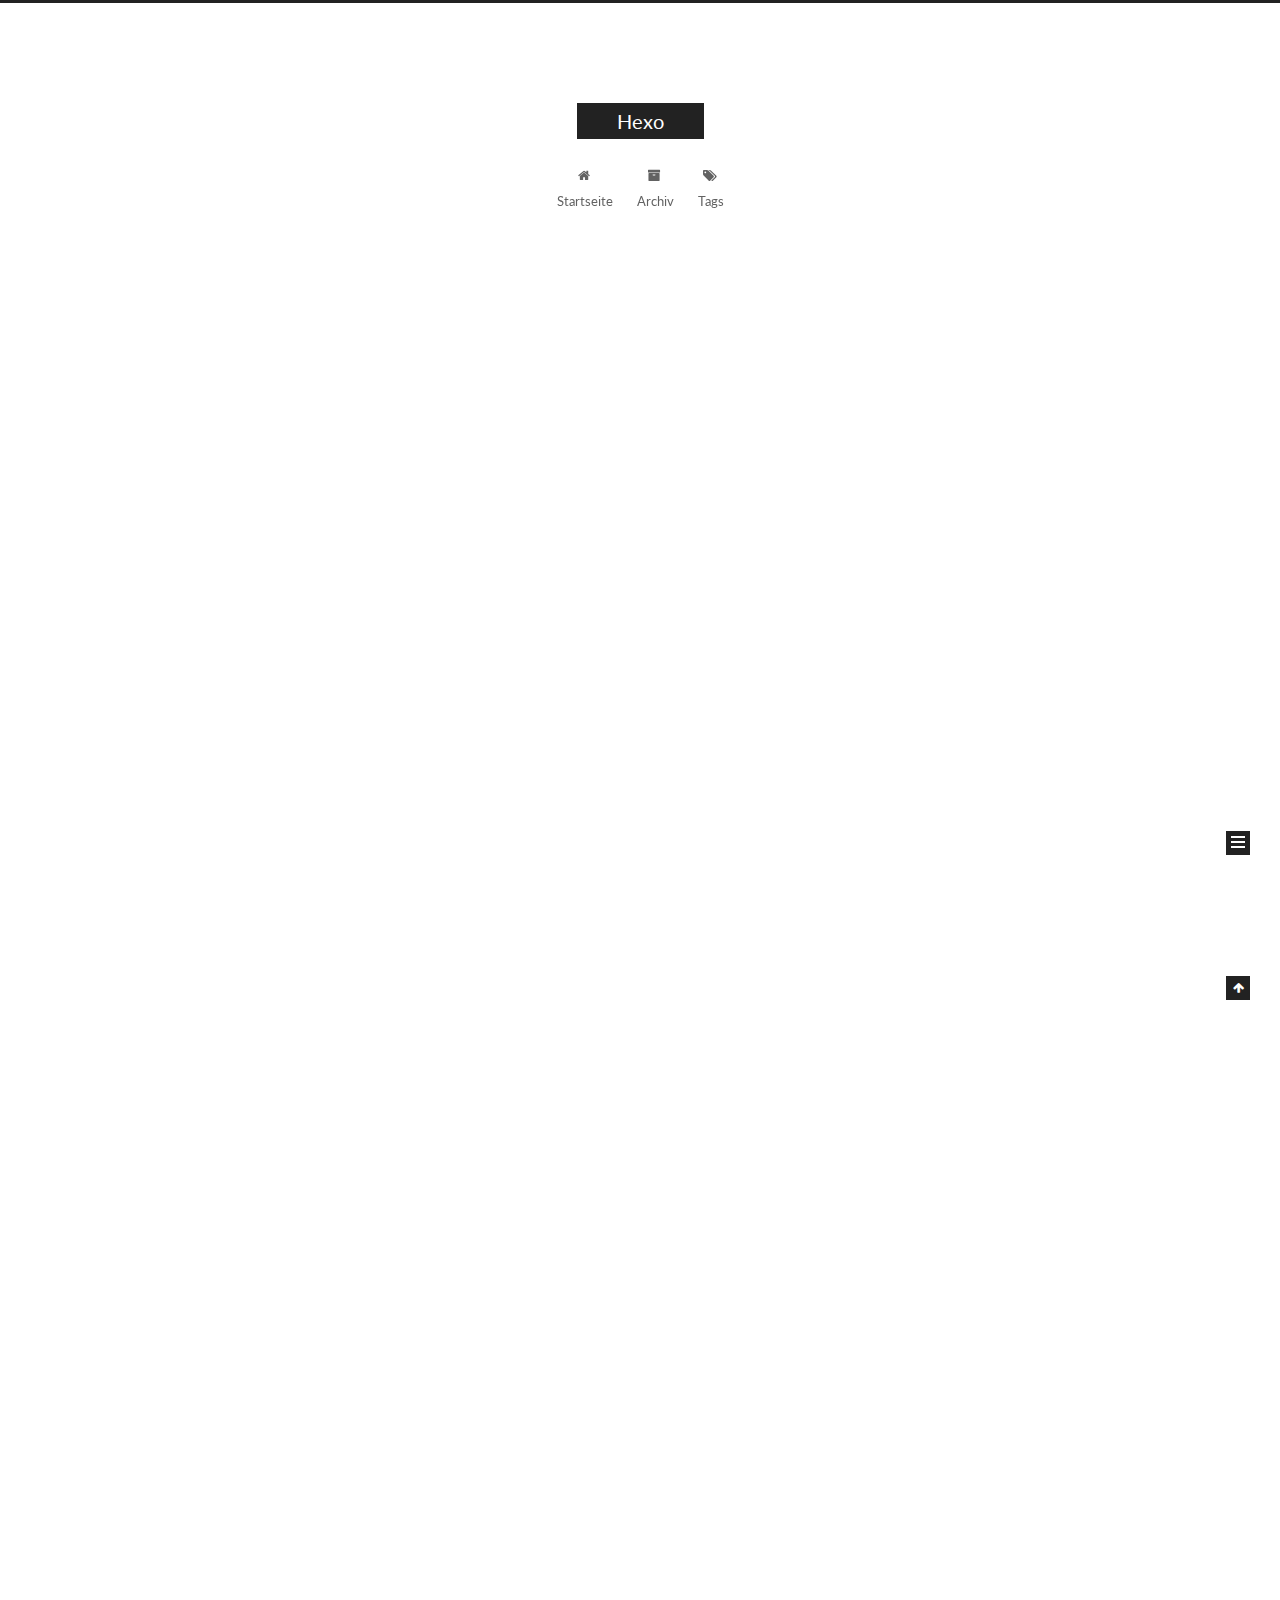
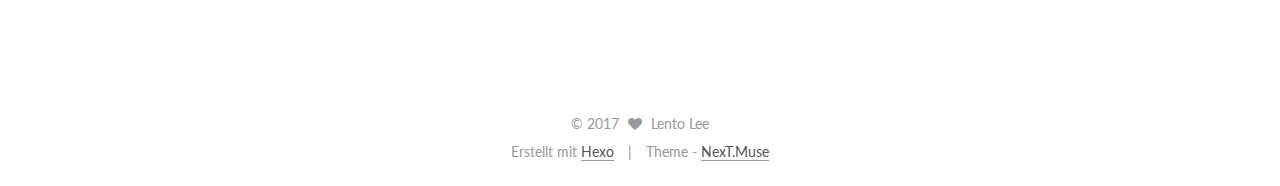
==== commit e7b7ad71: "Site updated: 2017-07-22 13:09:44" ====
--- a/index.html
+++ b/index.html
@@ -200,7 +200,7 @@
             
               <i class="menu-item-icon fa fa-fw fa-home"></i> <br />
             
-            Home
+            Startseite
           </a>
         </li>
       
@@ -210,7 +210,7 @@
             
               <i class="menu-item-icon fa fa-fw fa-archive"></i> <br />
             
-            Archives
+            Archiv
           </a>
         </li>
       
@@ -282,7 +282,7 @@
                 <i class="fa fa-calendar-o"></i>
               </span>
               
-                <span class="post-meta-item-text">Posted on</span>
+                <span class="post-meta-item-text">Veröffentlicht am</span>
               
               <time title="Post created" itemprop="dateCreated datePublished" datetime="2017-07-22T12:25:25+08:00">
                 2017-07-22
@@ -395,7 +395,7 @@
                 <i class="fa fa-calendar-o"></i>
               </span>
               
-                <span class="post-meta-item-text">Posted on</span>
+                <span class="post-meta-item-text">Veröffentlicht am</span>
               
               <time title="Post created" itemprop="dateCreated datePublished" datetime="2017-07-22T12:03:19+08:00">
                 2017-07-22
@@ -524,7 +524,7 @@
             <div class="site-state-item site-state-posts">
               <a href="/archives/">
                 <span class="site-state-item-count">2</span>
-                <span class="site-state-item-name">posts</span>
+                <span class="site-state-item-name">Artikel</span>
               </a>
             </div>
           
@@ -578,7 +578,7 @@
 
 
 <div class="powered-by">
-  Powered by <a class="theme-link" href="https://hexo.io">Hexo</a>
+  Erstellt mit  <a class="theme-link" href="https://hexo.io">Hexo</a>
 </div>
 
 <div class="theme-info">
--- a/css/main.css
+++ b/css/main.css
@@ -1677,7 +1677,7 @@
   width: 4px;
   height: 4px;
   border-radius: 50%;
-  background: #d79f50;
+  background: #ff5466;
 }
 .links-of-blogroll {
   font-size: 13px;
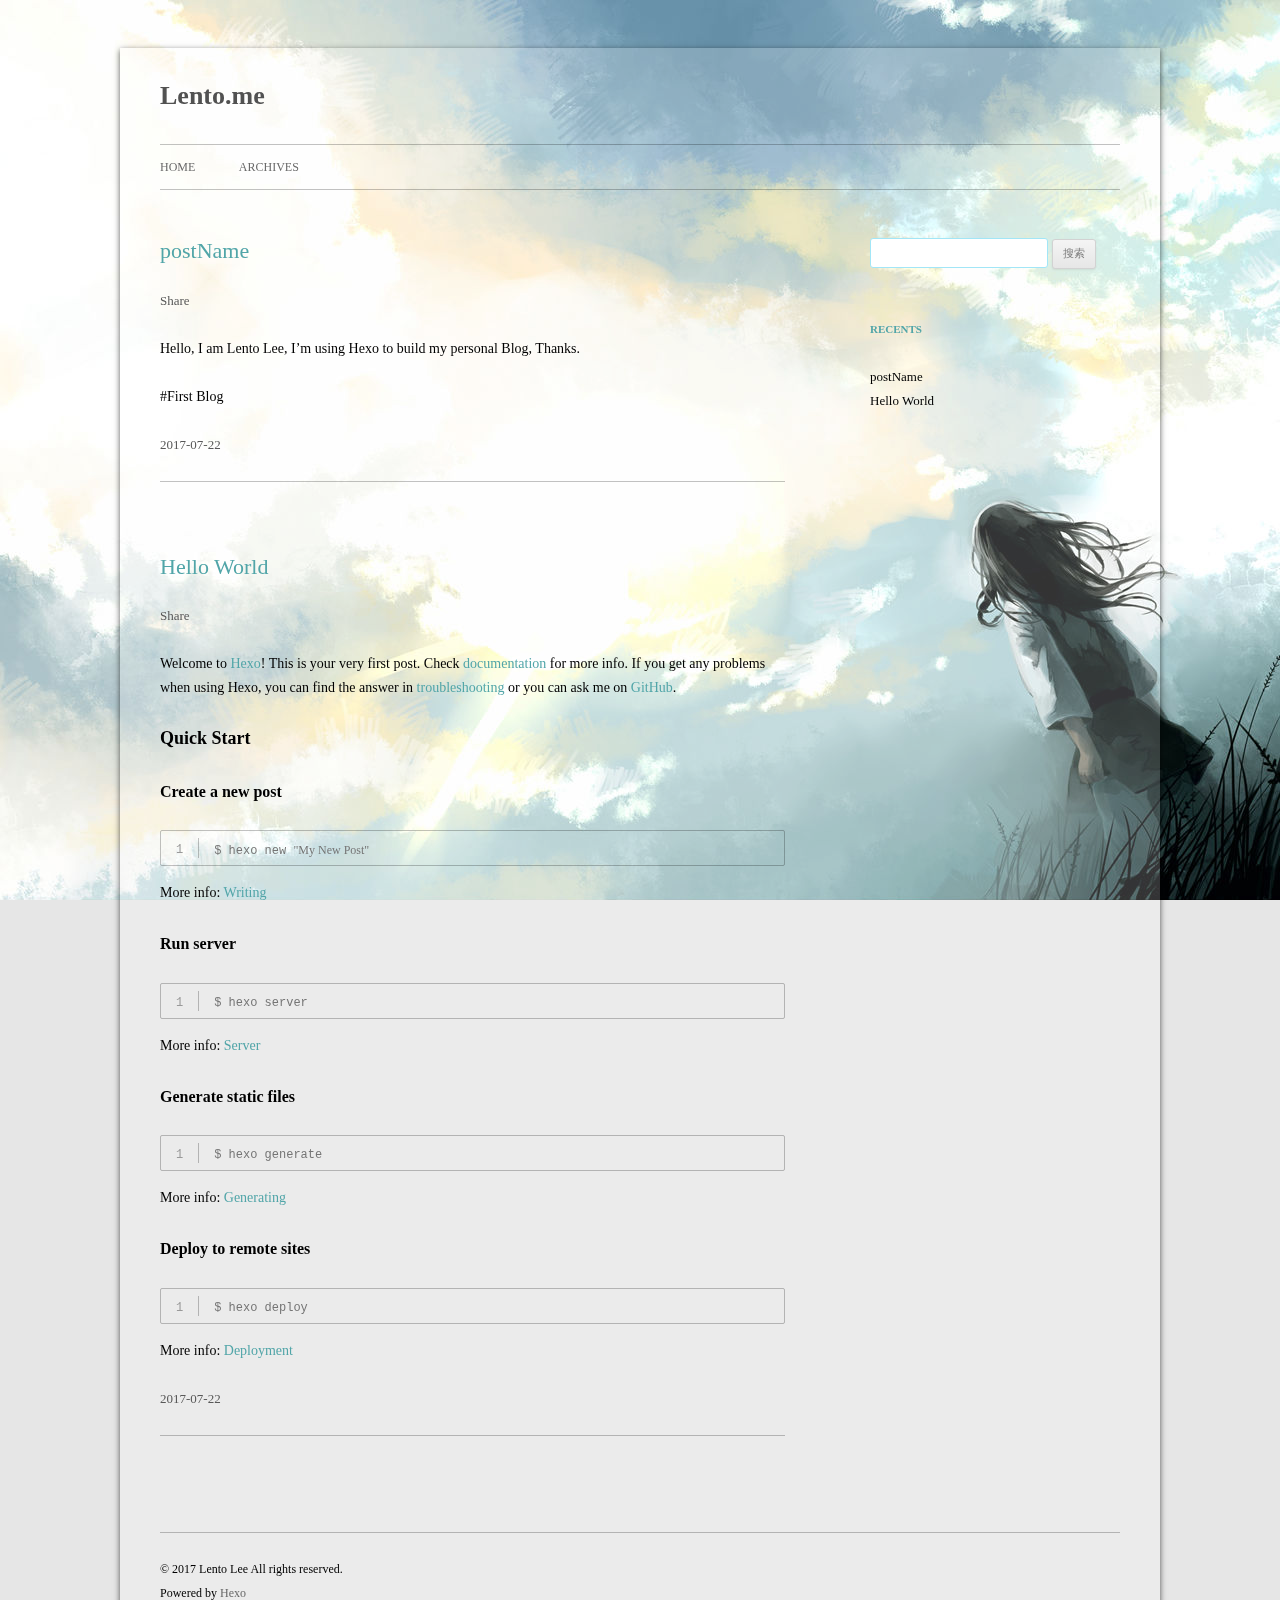
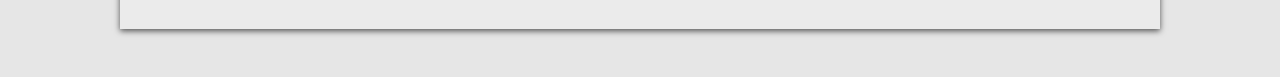
==== commit 922e53e8: "Site updated: 2017-07-22 14:34:53" ====
--- a/index.html
+++ b/index.html
@@ -1,440 +1,131 @@
 <!DOCTYPE html>
-
-
-
-  
-
-
-<html class="theme-next muse use-motion" lang="">
+<html>
 <head>
-  <meta charset="UTF-8"/>
-<meta http-equiv="X-UA-Compatible" content="IE=edge" />
-<meta name="viewport" content="width=device-width, initial-scale=1, maximum-scale=1"/>
-
-
-
-
-
-
-
-
-
-<meta http-equiv="Cache-Control" content="no-transform" />
-<meta http-equiv="Cache-Control" content="no-siteapp" />
-
-
-
-
-
-
-
-
-
-
-
-
-
-
-
-  
-  
-  <link href="/lib/fancybox/source/jquery.fancybox.css?v=2.1.5" rel="stylesheet" type="text/css" />
-
-
-
-
-  
-  
-  
-  
-
-  
-    
-    
-  
-
-  
-
-  
-
-  
-
-  
-
-  
-    
-    
-    <link href="//fonts.googleapis.com/css?family=Lato:300,300italic,400,400italic,700,700italic&subset=latin,latin-ext" rel="stylesheet" type="text/css">
-  
-
-
-
-
-
-
-<link href="/lib/font-awesome/css/font-awesome.min.css?v=4.6.2" rel="stylesheet" type="text/css" />
-
-<link href="/css/main.css?v=5.1.1" rel="stylesheet" type="text/css" />
-
-
-  <meta name="keywords" content="Hexo, NexT" />
-
-
-
-
-
-
-
-
-  <link rel="shortcut icon" type="image/x-icon" href="/favicon.ico?v=5.1.1" />
-
-
-
-
-
-
-<meta property="og:type" content="website">
-<meta property="og:title" content="Hexo">
+  <meta charset="utf-8">
+  
+  
+
+  
+  
+  
+  
+  
+  
+  <title>Lento.me</title>
+  <meta name="viewport" content="width=device-width, initial-scale=1, maximum-scale=1">
+  <meta property="og:type" content="website">
+<meta property="og:title" content="Lento.me">
 <meta property="og:url" content="http://yoursite.com/index.html">
-<meta property="og:site_name" content="Hexo">
+<meta property="og:site_name" content="Lento.me">
 <meta name="twitter:card" content="summary">
-<meta name="twitter:title" content="Hexo">
-
-
-
-<script type="text/javascript" id="hexo.configurations">
-  var NexT = window.NexT || {};
-  var CONFIG = {
-    root: '/',
-    scheme: 'Muse',
-    sidebar: {"position":"left","display":"post","offset":12,"offset_float":0,"b2t":false,"scrollpercent":false,"onmobile":false},
-    fancybox: true,
-    motion: true,
-    duoshuo: {
-      userId: '0',
-      author: 'Author'
-    },
-    algolia: {
-      applicationID: '',
-      apiKey: '',
-      indexName: '',
-      hits: {"per_page":10},
-      labels: {"input_placeholder":"Search for Posts","hits_empty":"We didn't find any results for the search: ${query}","hits_stats":"${hits} results found in ${time} ms"}
-    }
-  };
-</script>
-
-
-
-  <link rel="canonical" href="http://yoursite.com/"/>
-
-
-
-
-
-  <title>Hexo</title>
-  
-
-
-
-
-
-
-
-
-
-
-
-
-
-
+<meta name="twitter:title" content="Lento.me">
+  
+  
+    <link rel="icon" href="/css/images/favicon.ico">
+  
+  <link rel="stylesheet" href="/css/style.css">
+  
+
+  
+  <!-- baidu webmaster push -->
+  <script src='//push.zhanzhang.baidu.com/push.js'></script>
 </head>
-
-<body itemscope itemtype="http://schema.org/WebPage" lang="">
-
-  
-  
-    
-  
-
-  <div class="container sidebar-position-left 
-   page-home 
- ">
-    <div class="headband"></div>
-
-    <header id="header" class="header" itemscope itemtype="http://schema.org/WPHeader">
-      <div class="header-inner"><div class="site-brand-wrapper">
-  <div class="site-meta ">
-    
-
-    <div class="custom-logo-site-title">
-      <a href="/"  class="brand" rel="start">
-        <span class="logo-line-before"><i></i></span>
-        <span class="site-title">Hexo</span>
-        <span class="logo-line-after"><i></i></span>
-      </a>
-    </div>
-      
-        <p class="site-subtitle"></p>
-      
-  </div>
-
-  <div class="site-nav-toggle">
-    <button>
-      <span class="btn-bar"></span>
-      <span class="btn-bar"></span>
-      <span class="btn-bar"></span>
-    </button>
-  </div>
-</div>
-
-<nav class="site-nav">
-  
-
-  
-    <ul id="menu" class="menu">
-      
-        
-        <li class="menu-item menu-item-home">
-          <a href="/" rel="section">
+<body class="home blog custom-background custom-font-enabled single-author">
+  <div id="page" class="hfeed site">
+      <header id="masthead" class="site-header" role="banner">
+    <hgroup>
+      <h1 class="site-title">
+        <a href="/" title="Lento.me" rel="home">Lento.me</a>
+      </h1>
+      
+        <script type="text/javascript" src="http://api.hitokoto.us/rand?encode=js&charset=utf-8"></script>
+        <h2 class="site-description"><script>hitokoto();</script></h2>
+      
+    </hgroup>
+
+    <nav id="site-navigation" class="main-navigation" role="navigation">
+            <button class="menu-toggle">菜单</button>
+            <a class="assistive-text" href="/#content" title="跳至内容">跳至内容</a><!--TODO-->
+            <div class="menu-main-container">
+                <ul id="menu-main" class="nav-menu">
+                
+                    <li class="menu-item menu-item-type-post_type menu-item-object-page"><a href="/">Home</a></li>
+                
+                    <li class="menu-item menu-item-type-post_type menu-item-object-page"><a href="/archives">Archives</a></li>
+                
+                </ul>
+            </div>
+    </nav>
+</header>
+      <div id="main" class="wrapper">
+        <div id="primary" class="site-content"><div id="content" role="main">
+  
+    <article id="post-postName" class="post-postName post type-post status-publish format-standard hentry">
+    <!---->
+
+      <header class="entry-header">
+        
+        
+  
+    <h1 class="entry-title">
+      <a class="article-title" href="/2017/07/22/postName/">postName</a>
+    </h1>
+  
+
+        
+        <div class="comments-link">
             
-              <i class="menu-item-icon fa fa-fw fa-home"></i> <br />
+            <a href="javascript:void(0);" data-url="http://yoursite.com/2017/07/22/postName/" data-id="cj5ex6l79000181shjkfjteer" class="leave-reply bdsharebuttonbox" data-cmd="more">Share</a>
+        </div><!-- .comments-link -->
+      </header><!-- .entry-header -->
+
+    <div class="entry-content">
+      
+        <p>Hello, I am Lento Lee, I’m using Hexo to build my personal Blog, Thanks.</p>
+<p>#First Blog</p>
+
+      
+    </div><!-- .entry-content -->
+
+    <footer class="entry-meta">
+    <a href="/2017/07/22/postName/">
+    <time datetime="2017-07-22T04:25:25.000Z" class="entry-date">
+        2017-07-22
+    </time>
+</a>
+    
+    
+    </footer>
+</article>
+
+
+
+
+
+
+  
+    <article id="post-hello-world" class="post-hello-world post type-post status-publish format-standard hentry">
+    <!---->
+
+      <header class="entry-header">
+        
+        
+  
+    <h1 class="entry-title">
+      <a class="article-title" href="/2017/07/22/hello-world/">Hello World</a>
+    </h1>
+  
+
+        
+        <div class="comments-link">
             
-            Startseite
-          </a>
-        </li>
-      
-        
-        <li class="menu-item menu-item-archives">
-          <a href="/archives/" rel="section">
-            
-              <i class="menu-item-icon fa fa-fw fa-archive"></i> <br />
-            
-            Archiv
-          </a>
-        </li>
-      
-        
-        <li class="menu-item menu-item-tags">
-          <a href="/tags/" rel="section">
-            
-              <i class="menu-item-icon fa fa-fw fa-tags"></i> <br />
-            
-            Tags
-          </a>
-        </li>
-      
-
-      
-    </ul>
-  
-
-  
-</nav>
-
-
-
- </div>
-    </header>
-
-    <main id="main" class="main">
-      <div class="main-inner">
-        <div class="content-wrap">
-          <div id="content" class="content">
-            
-  <section id="posts" class="posts-expand">
-    
-      
-
-  
-
-  
-  
-  
-
-  <article class="post post-type-normal " itemscope itemtype="http://schema.org/Article">
-    <link itemprop="mainEntityOfPage" href="http://yoursite.com/2017/07/22/postName/">
-
-    <span hidden itemprop="author" itemscope itemtype="http://schema.org/Person">
-      <meta itemprop="name" content="Lento Lee">
-      <meta itemprop="description" content="">
-      <meta itemprop="image" content="/images/avatar.gif">
-    </span>
-
-    <span hidden itemprop="publisher" itemscope itemtype="http://schema.org/Organization">
-      <meta itemprop="name" content="Hexo">
-    </span>
-
-    
-      <header class="post-header">
-
-        
-        
-          <h1 class="post-title" itemprop="name headline">
-                
-                <a class="post-title-link" href="/2017/07/22/postName/" itemprop="url">postName</a></h1>
-        
-
-        <div class="post-meta">
-          <span class="post-time">
-            
-              <span class="post-meta-item-icon">
-                <i class="fa fa-calendar-o"></i>
-              </span>
-              
-                <span class="post-meta-item-text">Veröffentlicht am</span>
-              
-              <time title="Post created" itemprop="dateCreated datePublished" datetime="2017-07-22T12:25:25+08:00">
-                2017-07-22
-              </time>
-            
-
-            
-
-            
-          </span>
-
-          
-
-          
-            
-          
-
-          
-          
-
-          
-
-          
-
-          
-
-        </div>
-      </header>
-    
-
-    <div class="post-body" itemprop="articleBody">
-
-      
-      
-
-      
-        
-          
-            <p>Hello, I am Lento Lee, I’m using Hexo to build my personal Blog, Thanks.</p>
-<p>#First Blog</p>
-
-          
-        
-      
-    </div>
-
-    <div>
-      
-    </div>
-
-    <div>
-      
-    </div>
-
-    <div>
-      
-    </div>
-
-    <footer class="post-footer">
-      
-
-      
-
-      
-
-      
-      
-        <div class="post-eof"></div>
-      
-    </footer>
-  </article>
-
-
-    
-      
-
-  
-
-  
-  
-  
-
-  <article class="post post-type-normal " itemscope itemtype="http://schema.org/Article">
-    <link itemprop="mainEntityOfPage" href="http://yoursite.com/2017/07/22/hello-world/">
-
-    <span hidden itemprop="author" itemscope itemtype="http://schema.org/Person">
-      <meta itemprop="name" content="Lento Lee">
-      <meta itemprop="description" content="">
-      <meta itemprop="image" content="/images/avatar.gif">
-    </span>
-
-    <span hidden itemprop="publisher" itemscope itemtype="http://schema.org/Organization">
-      <meta itemprop="name" content="Hexo">
-    </span>
-
-    
-      <header class="post-header">
-
-        
-        
-          <h1 class="post-title" itemprop="name headline">
-                
-                <a class="post-title-link" href="/2017/07/22/hello-world/" itemprop="url">Hello World</a></h1>
-        
-
-        <div class="post-meta">
-          <span class="post-time">
-            
-              <span class="post-meta-item-icon">
-                <i class="fa fa-calendar-o"></i>
-              </span>
-              
-                <span class="post-meta-item-text">Veröffentlicht am</span>
-              
-              <time title="Post created" itemprop="dateCreated datePublished" datetime="2017-07-22T12:03:19+08:00">
-                2017-07-22
-              </time>
-            
-
-            
-
-            
-          </span>
-
-          
-
-          
-            
-          
-
-          
-          
-
-          
-
-          
-
-          
-
-        </div>
-      </header>
-    
-
-    <div class="post-body" itemprop="articleBody">
-
-      
-      
-
-      
-        
-          
-            <p>Welcome to <a href="https://hexo.io/" target="_blank" rel="external">Hexo</a>! This is your very first post. Check <a href="https://hexo.io/docs/" target="_blank" rel="external">documentation</a> for more info. If you get any problems when using Hexo, you can find the answer in <a href="https://hexo.io/docs/troubleshooting.html" target="_blank" rel="external">troubleshooting</a> or you can ask me on <a href="https://github.com/hexojs/hexo/issues" target="_blank" rel="external">GitHub</a>.</p>
+            <a href="javascript:void(0);" data-url="http://yoursite.com/2017/07/22/hello-world/" data-id="cj5ex6l75000081shzq0ti1i8" class="leave-reply bdsharebuttonbox" data-cmd="more">Share</a>
+        </div><!-- .comments-link -->
+      </header><!-- .entry-header -->
+
+    <div class="entry-content">
+      
+        <p>Welcome to <a href="https://hexo.io/" target="_blank" rel="external">Hexo</a>! This is your very first post. Check <a href="https://hexo.io/docs/" target="_blank" rel="external">documentation</a> for more info. If you get any problems when using Hexo, you can find the answer in <a href="https://hexo.io/docs/troubleshooting.html" target="_blank" rel="external">troubleshooting</a> or you can ask me on <a href="https://github.com/hexojs/hexo/issues" target="_blank" rel="external">GitHub</a>.</p>
 <h2 id="Quick-Start"><a href="#Quick-Start" class="headerlink" title="Quick Start"></a>Quick Start</h2><h3 id="Create-a-new-post"><a href="#Create-a-new-post" class="headerlink" title="Create a new post"></a>Create a new post</h3><figure class="highlight bash"><table><tr><td class="gutter"><pre><div class="line">1</div></pre></td><td class="code"><pre><div class="line">$ hexo new <span class="string">"My New Post"</span></div></pre></td></tr></table></figure>
 <p>More info: <a href="https://hexo.io/docs/writing.html" target="_blank" rel="external">Writing</a></p>
 <h3 id="Run-server"><a href="#Run-server" class="headerlink" title="Run server"></a>Run server</h3><figure class="highlight bash"><table><tr><td class="gutter"><pre><div class="line">1</div></pre></td><td class="code"><pre><div class="line">$ hexo server</div></pre></td></tr></table></figure>
@@ -444,283 +135,87 @@
 <h3 id="Deploy-to-remote-sites"><a href="#Deploy-to-remote-sites" class="headerlink" title="Deploy to remote sites"></a>Deploy to remote sites</h3><figure class="highlight bash"><table><tr><td class="gutter"><pre><div class="line">1</div></pre></td><td class="code"><pre><div class="line">$ hexo deploy</div></pre></td></tr></table></figure>
 <p>More info: <a href="https://hexo.io/docs/deployment.html" target="_blank" rel="external">Deployment</a></p>
 
-          
-        
-      
+      
+    </div><!-- .entry-content -->
+
+    <footer class="entry-meta">
+    <a href="/2017/07/22/hello-world/">
+    <time datetime="2017-07-22T04:03:19.000Z" class="entry-date">
+        2017-07-22
+    </time>
+</a>
+    
+    
+    </footer>
+</article>
+
+
+
+
+
+
+  
+  
+
+</div></div>
+        <div id="secondary" class="widget-area" role="complementary">
+  
+    <aside id="search" class="widget widget_search"><form role="search" method="get" accept-charset="utf-8" id="searchform" class="searchform" action="//google.com/search">
+    <div>
+        <input type="text" value="" name="s" id="s" />
+        <input type="submit" id="searchsubmit" value="搜索" />
     </div>
-
-    <div>
-      
-    </div>
-
-    <div>
-      
-    </div>
-
-    <div>
-      
-    </div>
-
-    <footer class="post-footer">
-      
-
-      
-
-      
-
-      
-      
-        <div class="post-eof"></div>
-      
-    </footer>
-  </article>
-
-
-    
-  </section>
-
-  
-
-
-          </div>
-          
-
-
-          
-
-        </div>
-        
-          
-  
-  <div class="sidebar-toggle">
-    <div class="sidebar-toggle-line-wrap">
-      <span class="sidebar-toggle-line sidebar-toggle-line-first"></span>
-      <span class="sidebar-toggle-line sidebar-toggle-line-middle"></span>
-      <span class="sidebar-toggle-line sidebar-toggle-line-last"></span>
-    </div>
-  </div>
-
-  <aside id="sidebar" class="sidebar">
-    
-    <div class="sidebar-inner">
-
-      
-
-      
-
-      <section class="site-overview sidebar-panel sidebar-panel-active">
-        <div class="site-author motion-element" itemprop="author" itemscope itemtype="http://schema.org/Person">
-          <img class="site-author-image" itemprop="image"
-               src="/images/avatar.gif"
-               alt="Lento Lee" />
-          <p class="site-author-name" itemprop="name">Lento Lee</p>
-           
-              <p class="site-description motion-element" itemprop="description"></p>
-          
-        </div>
-        <nav class="site-state motion-element">
-
-          
-            <div class="site-state-item site-state-posts">
-              <a href="/archives/">
-                <span class="site-state-item-count">2</span>
-                <span class="site-state-item-name">Artikel</span>
-              </a>
-            </div>
-          
-
-          
-
-          
-
-        </nav>
-
-        
-
-        <div class="links-of-author motion-element">
-          
-        </div>
-
-        
-        
-
-        
-        
-
-        
-
-
-      </section>
-
-      
-
-      
-
+</form></aside>
+  
+    
+  
+    
+  
+    
+  <aside class="widget">
+    <h3 class="widget-title">Recents</h3>
+    <div class="widget-content">
+      <ul>
+        
+          <li>
+            <a href="/2017/07/22/postName/">postName</a>
+          </li>
+        
+          <li>
+            <a href="/2017/07/22/hello-world/">Hello World</a>
+          </li>
+        
+      </ul>
     </div>
   </aside>
 
-
-        
+  
+    
+  
+    
+  
+</div>
       </div>
-    </main>
-
-    <footer id="footer" class="footer">
-      <div class="footer-inner">
-        <div class="copyright" >
-  
-  &copy; 
-  <span itemprop="copyrightYear">2017</span>
-  <span class="with-love">
-    <i class="fa fa-heart"></i>
-  </span>
-  <span class="author" itemprop="copyrightHolder">Lento Lee</span>
-</div>
-
-
-<div class="powered-by">
-  Erstellt mit  <a class="theme-link" href="https://hexo.io">Hexo</a>
-</div>
-
-<div class="theme-info">
-  Theme -
-  <a class="theme-link" href="https://github.com/iissnan/hexo-theme-next">
-    NexT.Muse
-  </a>
-</div>
-
-
-        
-
-        
-      </div>
-    </footer>
-
-    
-      <div class="back-to-top">
-        <i class="fa fa-arrow-up"></i>
-        
-      </div>
-    
+      <footer id="colophon" role="contentinfo">
+    <p>&copy; 2017 Lento Lee
+    All rights reserved.</p>
+    <p>Powered by <a href="http://hexo.io/" target="_blank">Hexo</a></p>
+</footer>
+    <script>window._bd_share_config={"common":{"bdSnsKey":{},"bdText":"","bdMini":"1","bdMiniList":false,"bdPic":"","bdStyle":"2","bdSize":"16"},"share":{}};with(document)0[(getElementsByTagName('head')[0]||body).appendChild(createElement('script')).src='http://bdimg.share.baidu.com/static/api/js/share.js?v=89860593.js?cdnversion='+~(-new Date()/36e5)];</script>
+
+<script src="/js/jquery-2.0.3.min.js"></script>
+
+
+  <link rel="stylesheet" href="/fancybox/jquery.fancybox.css">
+  <script src="/fancybox/jquery.fancybox.pack.js"></script>
+
+
+<script src="/js/script.js"></script>
+
+<script src="/js/navigation.js"></script>
+
+<div id="bg"></div>
 
   </div>
-
-  
-
-<script type="text/javascript">
-  if (Object.prototype.toString.call(window.Promise) !== '[object Function]') {
-    window.Promise = null;
-  }
-</script>
-
-
-
-
-
-
-
-
-
-  
-
-
-
-
-
-
-
-
-
-
-
-
-  
-  <script type="text/javascript" src="/lib/jquery/index.js?v=2.1.3"></script>
-
-  
-  <script type="text/javascript" src="/lib/fastclick/lib/fastclick.min.js?v=1.0.6"></script>
-
-  
-  <script type="text/javascript" src="/lib/jquery_lazyload/jquery.lazyload.js?v=1.9.7"></script>
-
-  
-  <script type="text/javascript" src="/lib/velocity/velocity.min.js?v=1.2.1"></script>
-
-  
-  <script type="text/javascript" src="/lib/velocity/velocity.ui.min.js?v=1.2.1"></script>
-
-  
-  <script type="text/javascript" src="/lib/fancybox/source/jquery.fancybox.pack.js?v=2.1.5"></script>
-
-
-  
-
-
-  <script type="text/javascript" src="/js/src/utils.js?v=5.1.1"></script>
-
-  <script type="text/javascript" src="/js/src/motion.js?v=5.1.1"></script>
-
-
-
-  
-  
-
-  
-    <script type="text/javascript" src="/js/src/scrollspy.js?v=5.1.1"></script>
-<script type="text/javascript" src="/js/src/post-details.js?v=5.1.1"></script>
-
-  
-
-  
-
-
-  <script type="text/javascript" src="/js/src/bootstrap.js?v=5.1.1"></script>
-
-
-
-  
-
-
-  
-
-
-
-
-	
-
-
-
-
-
-  
-
-
-
-
-
-  
-
-
-
-
-
-
-  
-
-
-
-
-
-  
-
-  
-
-  
-
-  
-
-  
-
-  
-
 </body>
-</html>
+</html>--- a/css/style.css
+++ b/css/style.css
@@ -0,0 +1,1971 @@
+/*
+Theme Name: Cyan Style
+Theme URI: https://github.com/wizardforcel/hexo-theme-cyanstyle
+Author: the WordPress team
+Author URI: http://wordpress.org/
+Secondary Developer: Flygon
+Secondary Developer URI: http://flygon.net/
+Description: Inspired by Wordpress theme Twentytwelve.
+Version: 1.0
+License: GNU General Public License v2 or later
+License URI: http://www.gnu.org/licenses/gpl-2.0.html
+Tags: responsive, two_column, chinese, wordpress, light
+Text Domain: hexo-theme-cyanstyle
+
+This theme, like WordPress, is licensed under the GPL.
+Use it to make something cool, have fun, and share what you've learned with others.
+*/
+
+/*
+Color Scheme
+Main Page: 255, 255, 255, 0.2
+Main Title:
+  Normal: 0, 0, 0 *
+  Hover: 81, 165, 168 (Lake Green)
+All Fonts: Microsoft-YaHei
+Article Title:
+  Normal: 81, 165, 168
+  Hover: 0, 0, 0
+Widget Title: 81, 165, 168
+Article & Widget Content: 0, 0, 0 *
+Link in Article Content:
+  Normal: 81, 165, 168
+  Hover: 0, 0, 0
+Border Line: 0, 0, 0, 0.24
+Article Meta Link:
+  Normal: 88, 88, 88 *
+  Hover: 81, 165, 168
+Article Meta: 117, 117, 117 *
+Widget Link:
+  Normal: 0, 0, 0
+  Hover: 81, 165, 168
+
+Search the keywords to find their position.
+A star represents not to fix.
+*/
+
+
+/* =Notes
+--------------------------------------------------------------
+This stylesheet uses rem values with a pixel fallback. The rem
+values (and line heights) are calculated using two variables:
+
+$rembase:     14;
+$line-height: 24;
+
+---------- Examples
+
+* Use a pixel value with a rem fallback for font-size, padding, margins, etc.
+	padding: 5px 0;
+	padding: 0.357142857rem 0; (5 / $rembase)
+
+* Set a font-size and then set a line-height based on the font-size
+	font-size: 16px
+	font-size: 1.142857143rem; (16 / $rembase)
+	line-height: 1.5; ($line-height / 16)
+
+---------- Vertical spacing
+
+Vertical spacing between most elements should use 24px or 48px
+to maintain vertical rhythm:
+
+.my-new-div {
+	margin: 24px 0;
+	margin: 1.714285714rem 0; ( 24 / $rembase )
+}
+
+---------- Further reading
+
+http://snook.ca/archives/html_and_css/font-size-with-rem
+http://blog.typekit.com/2011/11/09/type-study-sizing-the-legible-letter/
+
+
+/* =Reset
+-------------------------------------------------------------- */
+* {
+    font-family: Microsoft YaHei;
+}
+Microsoft YaHei,html, body, div, span, applet, object, iframe, h1, h2, h3, h4, h5, h6, p, blockquote, pre, a, abbr, acronym, address, big, cite, code, del, dfn, em, img, ins, kbd, q, s, samp, small, strike, strong, sub, sup, tt, var, b, u, i, center, dl, dt, dd, ol, ul, li, fieldset, form, label, legend, table, caption, tbody, tfoot, thead, tr, th, td, article, aside, canvas, details, embed, figure, figcaption, footer, header, hgroup, menu, nav, output, ruby, section, summary, time, mark, audio, video {
+	margin: 0;
+	padding: 0;
+	border: 0;
+	font-size: 100%;
+	vertical-align: baseline; 
+}
+body {
+	line-height: 1;
+}
+ol,
+ul {
+	list-style: none;
+}
+blockquote,
+q {
+	quotes: none;
+}
+blockquote:before,
+blockquote:after,
+q:before,
+q:after {
+	content: '';
+	content: none;
+}
+table {
+	border-collapse: collapse;
+	border-spacing: 0;
+}
+caption,
+th,
+td {
+	font-weight: normal;
+	text-align: left;
+}
+h1,
+h2,
+h3,
+h4,
+h5,
+h6 {
+	clear: both;
+}
+html {
+	overflow-y: scroll;
+	font-size: 100%;
+	-webkit-text-size-adjust: 100%;
+	-ms-text-size-adjust: 100%;
+}
+a:focus {
+	outline: thin dotted;
+}
+article,
+aside,
+details,
+figcaption,
+figure,
+footer,
+header,
+hgroup,
+nav,
+section {
+	display: block;
+}
+audio,
+canvas,
+video {
+	display: inline-block;
+}
+audio:not([controls]) {
+	display: none;
+}
+del {
+	color: #333;
+}
+ins {
+	background: rgba(235,233,233,0.5);
+	text-decoration: none;
+}
+hr {
+	background-color: rgba(235,233,233,0.5);
+	border: 0;
+	height: 1px;
+	margin: 24px;
+	margin-bottom: 1.714285714rem;
+}
+sub,
+sup {
+	font-size: 75%;
+	line-height: 0;
+	position: relative;
+	vertical-align: baseline;
+}
+sup {
+	top: -0.5em;
+}
+sub {
+	bottom: -0.25em;
+}
+small {
+	font-size: smaller;
+}
+img {
+	border: 0;
+	-ms-interpolation-mode: bicubic;
+}
+
+/* Clearing floats */
+.clear:after,
+.wrapper:after,
+.format-status .entry-header:after {
+	clear: both;
+}
+.clear:before,
+.clear:after,
+.wrapper:before,
+.wrapper:after,
+.format-status .entry-header:before,
+.format-status .entry-header:after {
+	display: table;
+	content: "";
+}
+
+
+/* =Repeatable patterns
+-------------------------------------------------------------- */
+
+/* Small headers */
+.archive-title,
+.page-title,
+.widget-title,
+.entry-content th,
+.comment-content th {
+	font-size: 11px;
+	font-size: 0.785714286rem;
+	line-height: 2.181818182;
+	font-weight: bold;
+	text-transform: uppercase;
+	color: rgb(81, 165, 168); /* Widget Title */
+}
+
+/* Shared Post Format styling */
+article.format-quote footer.entry-meta,
+article.format-link footer.entry-meta,
+article.format-status footer.entry-meta {
+	font-size: 11px;
+	font-size: 0.785714286rem;
+	line-height: 2.181818182;
+}
+
+/* Form fields, general styles first */
+button,
+input,
+textarea {
+	border: 1px solid rgb(162, 230, 247);
+	border-radius: 3px;
+	font-family: Microsoft YaHei,  inherit;
+	padding: 6px;
+	padding: 0.428571429rem;
+}
+button,
+input {
+	line-height: normal;
+}
+textarea {
+	font-size: 100%;
+	overflow: auto;
+	vertical-align: top;
+}
+
+/* Reset non-text input types */
+input[type="checkbox"],
+input[type="radio"],
+input[type="file"],
+input[type="hidden"],
+input[type="image"],
+input[type="color"] {
+	border: 0;
+	border-radius: 0;
+	padding: 0;
+}
+
+/* Buttons */
+.menu-toggle,
+input[type="submit"],
+input[type="button"],
+input[type="reset"],
+article.post-password-required input[type=submit],
+.bypostauthor cite span {
+	padding: 6px 10px;
+	padding: 0.428571429rem 0.714285714rem;
+	font-size: 11px;
+	font-size: 0.785714286rem;
+	line-height: 1.428571429;
+	font-weight: normal;
+	color: #7c7c7c;
+	background-color: #e6e6e6;
+	background-repeat: repeat-x;
+	background-image: -moz-linear-gradient(top, #f4f4f4, #e6e6e6);
+	background-image: -ms-linear-gradient(top, #f4f4f4, #e6e6e6);
+	background-image: -webkit-linear-gradient(top, #f4f4f4, #e6e6e6);
+	background-image: -o-linear-gradient(top, #f4f4f4, #e6e6e6);
+	background-image: linear-gradient(top, #f4f4f4, #e6e6e6);
+	border: 1px solid #d2d2d2;
+	border-radius: 3px;
+	box-shadow: 0 1px 2px rgba(64, 64, 64, 0.1);
+}
+.menu-toggle,
+button,
+input[type="submit"],
+input[type="button"],
+input[type="reset"] {
+	cursor: pointer;
+}
+button[disabled],
+input[disabled] {
+	cursor: default;
+}
+.menu-toggle:hover,
+button:hover,
+input[type="submit"]:hover,
+input[type="button"]:hover,
+input[type="reset"]:hover,
+article.post-password-required input[type=submit]:hover {
+	color: #5e5e5e;
+	background-color: #ebebeb;
+	background-repeat: repeat-x;
+	background-image: -moz-linear-gradient(top, #f9f9f9, #ebebeb);
+	background-image: -ms-linear-gradient(top, #f9f9f9, #ebebeb);
+	background-image: -webkit-linear-gradient(top, #f9f9f9, #ebebeb);
+	background-image: -o-linear-gradient(top, #f9f9f9, #ebebeb);
+	background-image: linear-gradient(top, #f9f9f9, #ebebeb);
+}
+.menu-toggle:active,
+.menu-toggle.toggled-on,
+button:active,
+input[type="submit"]:active,
+input[type="button"]:active,
+input[type="reset"]:active {
+	color: #757575;
+	background-color: #e1e1e1;
+	background-repeat: repeat-x;
+	background-image: -moz-linear-gradient(top, #ebebeb, #e1e1e1);
+	background-image: -ms-linear-gradient(top, #ebebeb, #e1e1e1);
+	background-image: -webkit-linear-gradient(top, #ebebeb, #e1e1e1);
+	background-image: -o-linear-gradient(top, #ebebeb, #e1e1e1);
+	background-image: linear-gradient(top, #ebebeb, #e1e1e1);
+	box-shadow: inset 0 0 8px 2px #c6c6c6, 0 1px 0 0 #f4f4f4;
+	border-color: transparent;
+}
+.bypostauthor cite span {
+	color: #fff;
+	background-color: #21759b;
+	background-image: none;
+	border: 1px solid #1f6f93;
+	border-radius: 2px;
+	box-shadow: none;
+	padding: 0;
+}
+
+/* Responsive images */
+.entry-content img,
+.comment-content img,
+.widget img {
+	max-width: 100%; /* Fluid images for posts, comments, and widgets */
+}
+img[class*="align"],
+img[class*="wp-image-"],
+img[class*="attachment-"] {
+	height: auto; /* Make sure images with WordPress-added height and width attributes are scaled correctly */
+}
+img.size-full,
+img.size-large,
+img.header-image,
+img.wp-post-image {
+	max-width: 100%;
+	height: auto; /* Make sure images with WordPress-added height and width attributes are scaled correctly */
+}
+
+/* Make sure videos and embeds fit their containers */
+embed,
+iframe,
+object,
+video {
+	max-width: 100%;
+}
+.entry-content .twitter-tweet-rendered {
+	max-width: 100% !important; /* Override the Twitter embed fixed width */
+}
+
+/* Images */
+.alignleft {
+	float: left;
+}
+.alignright {
+	float: right;
+}
+.aligncenter {
+	display: block;
+	margin-left: auto;
+	margin-right: auto;
+}
+.entry-content img,
+.comment-content img,
+.widget img,
+img.header-image,
+.author-avatar img,
+img.wp-post-image {
+	/* Add fancy borders to all WordPress-added images but not things like badges and icons and the like */
+	border-radius: 3px;
+	box-shadow: 0 1px 4px rgba(0, 0, 0, 0.2);
+}
+.wp-caption {
+	max-width: 100%; /* Keep wide captions from overflowing their container. */
+	padding: 4px;
+}
+.wp-caption .wp-caption-text,
+.gallery-caption,
+.entry-caption {
+	font-style: italic;
+	font-size: 12px;
+	font-size: 0.857142857rem;
+	line-height: 2;
+	color: #757575;
+}
+img.wp-smiley,
+.rsswidget img {
+	border: 0;
+	border-radius: 0;
+	box-shadow: none;
+	margin-bottom: 0;
+	margin-top: 0;
+	padding: 0;
+}
+.entry-content dl.gallery-item {
+	margin: 0;
+}
+.gallery-item a,
+.gallery-caption {
+	width: 90%;
+}
+.gallery-item a {
+	display: block;
+}
+.gallery-caption a {
+	display: inline;
+}
+.gallery-columns-1 .gallery-item a {
+	max-width: 100%;
+	width: auto;
+}
+.gallery .gallery-icon img {
+	height: auto;
+	max-width: 90%;
+	padding: 5%;
+}
+.gallery-columns-1 .gallery-icon img {
+	padding: 3%;
+}
+
+/* Navigation */
+#pagination {
+  zoom: 1;
+  -webkit-border-radius: 2px;
+  border-radius: 2px;
+  text-align: center;
+  overflow: hidden;
+  border: 1px solid rgba(0, 0, 0, 0.24);
+}
+#pagination:before,
+#pagination:after {
+  content: "";
+  display: table;
+}
+#pagination:after {
+  clear: both;
+}
+#pagination a,
+#pagination span {
+  padding: 10px 20px;
+  line-height: 1;
+  height: 2ex;
+}
+#pagination a {
+  color: #999;
+  text-decoration: none;
+}
+#pagination a:hover {
+  color: #000;
+}
+#pagination .prev {
+  float: left;
+}
+#pagination .next {
+  float: right;
+}
+#pagination .page-number {
+  display: inline-block;
+}
+@media mq-mobile {
+  #pagination .page-number {
+    display: none;
+  }
+}
+#pagination .current {
+  color: #000;
+  font-weight: bold;
+}
+#pagination .space {
+  color: #ddd;
+}
+
+.site-content nav {
+	clear: both;
+	line-height: 2;
+	overflow: hidden;
+}
+#nav-above {
+	padding: 24px 0;
+	padding: 1.714285714rem 0;
+}
+#nav-above {
+	display: none;
+}
+.paged #nav-above {
+	display: block;
+}
+.nav-previous,
+.previous-image {
+	float: left;
+	width: 50%;
+}
+.nav-next,
+.next-image {
+	float: right;
+	text-align: right;
+	width: 50%;
+}
+.nav-single + .comments-area,
+#comment-nav-above {
+	margin: 48px 0;
+	margin: 3.428571429rem 0;
+}
+
+/* Author profiles */
+.author .archive-header {
+	margin-bottom: 24px;
+	margin-bottom: 1.714285714rem;
+}
+.author-info {
+	border-top: 1px solid #ededed;
+	margin: 24px 0;
+	margin: 1.714285714rem 0;
+	padding-top: 24px;
+	padding-top: 1.714285714rem;
+	overflow: hidden;
+}
+.author-description p {
+	color: #757575;
+	font-size: 13px;
+	font-size: 0.928571429rem;
+	line-height: 1.846153846;
+}
+.author.archive .author-info {
+	border-top: 0;
+	margin: 0 0 48px;
+	margin: 0 0 3.428571429rem;
+}
+.author.archive .author-avatar {
+	margin-top: 0;
+}
+
+
+/* =Basic structure
+-------------------------------------------------------------- */
+
+/* Body, links, basics */
+html {
+	font-size: 87.5%;
+}
+body {
+	font-size: 14px;
+	font-size: 1rem;
+	font-family: Microsoft YaHei,  Helvetica, Arial, sans-serif;
+	text-rendering: optimizeLegibility;
+	color: rgb(0, 0, 0); /*Article & Widget Content*/
+}
+body.custom-font-enabled {
+	font-family: Microsoft YaHei,  Helvetica, Arial, sans-serif;
+	/*All Fonts*/
+}
+a {
+	outline: none;
+	color: rgb(81, 165, 168); /*Article Title Normal*/
+    text-decoration: none;
+}
+a:hover {
+	color: rgb(0, 0, 0); /*Article Title Hover*/
+    text-decoration: underline;
+}
+
+
+/* Backgroud image */
+#bg {
+  background-image: url("images/body.jpg");
+  background-color: #050a10;
+  background-attachment: fixed;
+  background-repeat: no-repeat;
+  background-position: center;
+  -webkit-background-size: cover;
+  -moz-background-size: cover;
+  background-size: cover;
+  height: 100%;
+  left: 0;
+  position: fixed;
+  top: 0;
+  width: 100%;
+  z-index: -1;
+}
+
+/* Achive */
+.archive-year-wrap {
+    color: rgb(81, 165, 168);
+    font-weight: normal;
+    margin-bottom: 30px;
+    text-shadow: 0 0 1px #fff;
+}
+.archive-year-wrap a {
+    text-decoration: none;
+}
+
+/* Assistive text */
+.assistive-text,
+.site .screen-reader-text {
+	position: absolute !important;
+	clip: rect(1px, 1px, 1px, 1px);
+}
+.main-navigation .assistive-text:focus {
+	background: #fff;
+	border: 2px solid #333;
+	border-radius: 3px;
+	clip: auto !important;
+	color: #000;
+	display: block;
+	font-size: 12px;
+	padding: 12px;
+	position: absolute;
+	top: 5px;
+	left: 5px;
+	z-index: 100000; /* Above WP toolbar */
+}
+
+/* Page structure */
+.site {
+	padding: 0 24px;
+	padding: 0 1.714285714rem;
+	background-color: rgba(255, 255, 255, 0.20); /* Main Page */
+}
+.site-content {
+	margin: 24px 0 0;
+	margin: 1.714285714rem 0 0;
+}
+.widget-area {
+	margin: 24px 0 0;
+	margin: 1.714285714rem 0 0;
+}
+
+/* Header */
+.site-header {
+	padding: 24px 0;
+	padding: 1.714285714rem 0;
+}
+.site-header h1,
+.site-header h2 {
+	text-align: center;
+}
+
+.site-header h1 a,
+.site-header h2 a {
+	color: #515151;
+	display: inline-block;
+	text-decoration: none;
+}
+.site-header h1 a:hover,
+.site-header h2 a:hover {
+	color: rgb(81, 156, 158); /* Main Title Hover */
+}
+.site-header h1 {
+	font-size: 24px;
+	font-size: 1.714285714rem;
+	line-height: 1.285714286;
+	margin-bottom: 14px;
+	margin-bottom: 1rem;
+}
+.site-header h2 {
+	font-weight: normal;
+	font-size: 13px;
+	font-size: 0.928571429rem;
+	line-height: 1.846153846;
+	color: #757575;
+}
+.header-image {
+	margin-top: 24px;
+	margin-top: 1.714285714rem;
+}
+
+/* Navigation Menu */
+.main-navigation {
+	margin-top: 24px;
+	margin-top: 1.714285714rem;
+	text-align: center;
+}
+.main-navigation li {
+	margin-top: 24px;
+	margin-top: 1.714285714rem;
+	font-size: 12px;
+	font-size: 0.857142857rem;
+	line-height: 1.42857143;
+}
+.main-navigation a {
+	color: #5e5e5e;
+}
+.main-navigation a:hover {
+	color: #21759b;
+}
+.main-navigation ul.nav-menu,
+.main-navigation div.nav-menu > ul {
+	display: none;
+}
+.main-navigation ul.nav-menu.toggled-on,
+.menu-toggle {
+	display: inline-block;
+}
+
+/* Banner */
+section[role="banner"] {
+	margin-bottom: 48px;
+	margin-bottom: 3.428571429rem;
+}
+
+/* Sidebar */
+.widget-area .widget {
+	-webkit-hyphens: auto;
+	-moz-hyphens: auto;
+	hyphens: auto;
+	margin-bottom: 48px;
+	margin-bottom: 3.428571429rem;
+	word-wrap: break-word;
+}
+.widget-area .widget h3 {
+	margin-bottom: 24px;
+	margin-bottom: 1.714285714rem;
+}
+.widget-area .widget p,
+.widget-area .widget li,
+.widget-area .widget .textwidget {
+	font-size: 13px;
+	font-size: 0.928571429rem;
+	line-height: 1.846153846;
+}
+.widget-area .widget p {
+	margin-bottom: 24px;
+	margin-bottom: 1.714285714rem;
+}
+.widget-area .textwidget ul {
+	list-style: disc outside;
+	margin: 0 0 24px;
+	margin: 0 0 1.714285714rem;
+}
+.widget-area .textwidget li {
+	margin-left: 36px;
+	margin-left: 2.571428571rem;
+}
+.widget-area .widget a {
+	color: rgb(0, 0, 0); /* Widget Link Normal*/
+}
+.widget-area .widget a:hover {
+	color: rgb(81, 165, 168); /* Widget Link Hover*/
+}
+
+}
+.widget-area #s {
+	width: 70.66666666666%; /* define a width to avoid dropping a wider submit button */
+}
+
+/* Footer */
+footer[role="contentinfo"] {
+	border-top: 1px solid rgba(0, 0, 0, 0.24);
+	clear: both;
+	font-size: 12px;
+	font-size: 0.857142857rem;
+	line-height: 2;
+	max-width: 960px;
+	max-width: 68.571428571rem;
+	margin-top: 24px;
+	margin-top: 1.714285714rem;
+	margin-left: auto;
+	margin-right: auto;
+	padding: 24px 0;
+	padding: 1.714285714rem 0;
+}
+footer[role="contentinfo"] a {
+	color: #686868;
+}
+footer[role="contentinfo"] a:hover {
+	color: #21759b;
+}
+
+/* Category and tags */
+.article-category,
+.article-tag-list {
+    display: inline;
+}
+.article-tag-list-item {
+    display: inline;
+    margin-right: 10px;
+}
+/*.article-tag-category:before {
+    content: "\f07b";
+}
+.article-tag-list:before {
+    content: "\f02b";
+}*/
+.article-tag-list-link:before {
+    content: "#";
+}
+.article-delim {
+    margin-left: 5px;
+    margin-right: 5px;
+}
+
+/* =Main content and comment content
+-------------------------------------------------------------- */
+
+.entry-meta {
+	clear: both;
+}
+.entry-header {
+	margin-bottom: 24px;
+	margin-bottom: 1.714285714rem;
+}
+.entry-header img.wp-post-image {
+	margin-bottom: 24px;
+	margin-bottom: 1.714285714rem;
+}
+.entry-header .entry-title {
+	font-size: 20px;
+	font-size: 1.428571429rem;
+	line-height: 1.2;
+	font-weight: normal;
+}
+.entry-header .entry-title a {
+	text-decoration: none;
+}
+.entry-header .entry-format {
+	margin-top: 24px;
+	margin-top: 1.714285714rem;
+	font-weight: normal;
+}
+.entry-header .comments-link {
+	margin-top: 24px;
+	margin-top: 1.714285714rem;
+	font-size: 13px;
+	font-size: 0.928571429rem;
+	line-height: 1.846153846;
+	color: #757575;
+}
+.comments-link a,
+.entry-meta a {
+	color: rgb(88, 88, 88); /*Article Meta Link Normal*/
+}
+.comments-link a:hover,
+.entry-meta a:hover {
+	color: rgb(81, 165, 168); /*Article Meta Link Hover*/
+}
+
+article.sticky .featured-post {
+    /* Border Line for Special */
+	border-top: 1px solid rgba(0, 0, 0, 0.24);
+	border-bottom: 1px solid rgba(0, 0, 0, 0.24);
+	color: #757575;
+	font-size: 13px;
+	font-size: 0.928571429rem;
+	line-height: 3.692307692;
+	margin-bottom: 24px;
+	margin-bottom: 1.714285714rem;
+	text-align: center;
+}
+.entry-content,
+.entry-summary,
+.mu_register {
+	line-height: 1.714285714;
+}
+.entry-content h1,
+.comment-content h1,
+.entry-content h2,
+.comment-content h2,
+.entry-content h3,
+.comment-content h3,
+.entry-content h4,
+.comment-content h4,
+.entry-content h5,
+.comment-content h5,
+.entry-content h6,
+.comment-content h6 {
+	margin: 24px 0;
+	margin: 1.714285714rem 0;
+	line-height: 1.714285714;
+}
+.entry-content h1,
+.comment-content h1 {
+	font-size: 21px;
+	font-size: 1.5rem;
+	line-height: 1.5;
+}
+.entry-content h2,
+.comment-content h2,
+.mu_register h2 {
+	font-size: 18px;
+	font-size: 1.285714286rem;
+	line-height: 1.6;
+}
+.entry-content h3,
+.comment-content h3 {
+	font-size: 16px;
+	font-size: 1.142857143rem;
+	line-height: 1.846153846;
+}
+.entry-content h4,
+.comment-content h4 {
+	font-size: 14px;
+	font-size: 1rem;
+	line-height: 1.846153846;
+}
+.entry-content h5,
+.comment-content h5 {
+	font-size: 13px;
+	font-size: 0.928571429rem;
+	line-height: 1.846153846;
+}
+.entry-content h6,
+.comment-content h6 {
+	font-size: 12px;
+	font-size: 0.857142857rem;
+	line-height: 1.846153846;
+}
+.entry-content p,
+.entry-summary p,
+.comment-content p,
+.mu_register p {
+	margin: 0 0 24px;
+	margin: 0 0 1.714285714rem;
+	line-height: 1.714285714;
+}
+
+.entry-content a,
+.comment-content a {
+	color: rgb(81, 165, 168); /* Link in Article Content Normal */
+}
+
+.entry-content a:Hover,
+.comment-content a:Hover{
+	color: rgb(0, 0, 0); /* Link in Article Content Hover */
+}
+
+.entry-content ol,
+.comment-content ol,
+.entry-content ul,
+.comment-content ul,
+.mu_register ul {
+	margin: 0 0 24px;
+	margin: 0 0 1.714285714rem;
+	line-height: 1.714285714;
+}
+.entry-content ul ul,
+.comment-content ul ul,
+.entry-content ol ol,
+.comment-content ol ol,
+.entry-content ul ol,
+.comment-content ul ol,
+.entry-content ol ul,
+.comment-content ol ul {
+	margin-bottom: 0;
+}
+.entry-content ul,
+.comment-content ul,
+.mu_register ul {
+	list-style: disc outside;
+}
+.entry-content ol,
+.comment-content ol {
+	list-style: decimal outside;
+}
+.entry-content li,
+.comment-content li,
+.mu_register li {
+	margin: 0 0 0 36px;
+	margin: 0 0 0 2.571428571rem;
+}
+.entry-content blockquote,
+.comment-content blockquote {
+    margin: 0 0 24px;
+    margin: 0 0 1.714285714rem;
+    border-left: 4px solid #aaa;
+    padding: 0 15px;
+    color: #aaa;
+}
+.entry-content blockquote>:first-child,
+.comment-content blockquote>:first-child {
+	margin-top: 0;
+}
+.entry-content blockquote>:last-child,
+.comment-content blockquote>:last-child {
+	margin-bottom: 0;
+}
+.entry-content code,
+.comment-content code {
+    font-family: Consolas, Monaco, Lucida Console, monospace;
+    padding: 0 5px;
+    margin: 0 2px;
+    font-size: 0.9em;
+    border: 1px solid rgba(0, 0, 0, 0.24);
+    -webkit-border-radius: 3px;
+    border-radius: 3px;
+}
+.entry-content pre,
+.comment-content pre {
+    border: 1px solid rgba(0, 0, 0, 0.24);
+    font-family: Consolas, Monaco, Lucida Console, monospace;
+    margin-bottom: 15px;
+    overflow: auto;
+    padding: 7px 15px;
+    -webkit-border-radius: 2px;
+    border-radius: 2px;
+}
+.entry-content pre code,
+.comment-content pre code {
+    background: none;
+    padding: 0;
+    margin: 0;
+    border: none;
+    -webkit-border-radius: 0;
+    border-radius: 0;
+}
+.entry-content abbr,
+.comment-content abbr,
+.entry-content dfn,
+.comment-content dfn,
+.entry-content acronym,
+.comment-content acronym {
+	border-bottom: 1px dotted #666;
+	cursor: help;
+}
+.entry-content address,
+.comment-content address {
+	display: block;
+	line-height: 1.714285714;
+	margin: 0 0 24px;
+	margin: 0 0 1.714285714rem;
+}
+img.alignleft,
+.wp-caption.alignleft {
+	margin: 12px 24px 12px 0;
+	margin: 0.857142857rem 1.714285714rem 0.857142857rem 0;
+}
+img.alignright,
+.wp-caption.alignright {
+	margin: 12px 0 12px 24px;
+	margin: 0.857142857rem 0 0.857142857rem 1.714285714rem;
+}
+img.aligncenter,
+.wp-caption.aligncenter {
+	clear: both;
+	margin-top: 12px;
+	margin-top: 0.857142857rem;
+	margin-bottom: 12px;
+	margin-bottom: 0.857142857rem;
+}
+.entry-content embed,
+.entry-content iframe,
+.entry-content object,
+.entry-content video {
+	margin-bottom: 24px;
+	margin-bottom: 1.714285714rem;
+}
+.entry-content dl,
+.comment-content dl {
+	margin: 0 24px;
+	margin: 0 1.714285714rem;
+}
+.entry-content dt,
+.comment-content dt {
+	font-weight: bold;
+	line-height: 1.714285714;
+}
+.entry-content dd,
+.comment-content dd {
+	line-height: 1.714285714;
+	margin-bottom: 24px;
+	margin-bottom: 1.714285714rem;
+}
+.entry-content table,
+.comment-content table {
+	border-bottom: 1px solid #ededed;
+	color: #757575;
+	font-size: 12px;
+	font-size: 0.857142857rem;
+	line-height: 2;
+	margin: 0 0 24px;
+	margin: 0 0 1.714285714rem;
+	width: 100%;
+}
+.entry-content table caption,
+.comment-content table caption {
+	font-size: 16px;
+	font-size: 1.142857143rem;
+	margin: 24px 0;
+	margin: 1.714285714rem 0;
+}
+.entry-content td,
+.comment-content td {
+	border-top: 1px solid #ededed;
+	padding: 6px 10px 6px 0;
+}
+.site-content article {
+    /* Border Line for Article Bottom*/
+	border-bottom: 1px solid rgba(0, 0, 0, 0.24);
+	margin-bottom: 72px;
+	margin-bottom: 5.142857143rem;
+	padding-bottom: 24px;
+	padding-bottom: 1.714285714rem;
+	word-wrap: break-word;
+	-webkit-hyphens: auto;
+	-moz-hyphens: auto;
+	hyphens: auto;
+}
+.page-links {
+	clear: both;
+	line-height: 1.714285714;
+}
+footer.entry-meta {
+	margin-top: 24px;
+	margin-top: 1.714285714rem;
+	font-size: 13px;
+	font-size: 0.928571429rem;
+	line-height: 1.846153846;
+	color: #757575; /* Article Meta */
+}
+.single-author .entry-meta .by-author {
+	display: none;
+}
+.mu_register h2 {
+	color: #757575;
+	font-weight: normal;
+}
+
+/* Hexo Code */
+figure.highlight {
+    border: 1px solid rgba(0, 0, 0, 0.24);
+    margin-bottom: 15px;
+    padding: 7px 15px;
+    -webkit-border-radius: 2px;
+    border-radius: 2px;
+    line-height: 1.6;
+    overflow: auto;
+    position: relative;
+    font-size: 0.9em;
+}
+
+figure.highlight table {
+    margin: 0;
+    border-spacing: 0;
+    border: none;
+    width: auto;
+}
+
+figure.highlight td {
+    border: none;
+    padding: 0;
+}
+
+figure.highlight .gutter {
+    color: #999;
+    padding-right: 15px;
+    border-right: 1px solid rgba(0, 0, 0, 0.24);
+    text-align: right;
+    vertical-align: middle;
+}
+
+figure.highlight .code {
+    padding-left: 15px;
+    border-left: 1px solid rgba(0, 0, 0, 0.24);
+}
+
+figure.highlight pre {
+    border: none;
+    padding: 0;
+    margin: 0;
+    width: auto;
+}
+
+figure.highlight .line {
+    height: 20px;
+    font-family: Consolas, Monaco, Lucida Console, monospace;
+}
+
+
+
+
+/* =Archives
+-------------------------------------------------------------- */
+
+.archive-header,
+.page-header {
+	margin-bottom: 48px;
+	margin-bottom: 3.428571429rem;
+	padding-bottom: 22px;
+	padding-bottom: 1.571428571rem;
+	border-bottom: 1px solid #ededed;
+}
+.archive-meta {
+	color: #757575;
+	font-size: 12px;
+	font-size: 0.857142857rem;
+	line-height: 2;
+	margin-top: 22px;
+	margin-top: 1.571428571rem;
+}
+
+
+/* =Single image attachment view
+-------------------------------------------------------------- */
+
+.article.attachment {
+	overflow: hidden;
+}
+.image-attachment div.attachment {
+	text-align: center;
+}
+.image-attachment div.attachment p {
+	text-align: center;
+}
+.image-attachment div.attachment img {
+	display: block;
+	height: auto;
+	margin: 0 auto;
+	max-width: 100%;
+}
+.image-attachment .entry-caption {
+	margin-top: 8px;
+	margin-top: 0.571428571rem;
+}
+
+
+/* =Aside post format
+-------------------------------------------------------------- */
+
+article.format-aside h1 {
+	margin-bottom: 24px;
+	margin-bottom: 1.714285714rem;
+}
+article.format-aside h1 a {
+	text-decoration: none;
+	color: #4d525a;
+}
+article.format-aside h1 a:hover {
+	color: #2e3542;
+}
+article.format-aside .aside {
+	padding: 24px 24px 0;
+	padding: 1.714285714rem;
+	background: #d2e0f9;
+	border-left: 22px solid #a8bfe8;
+}
+article.format-aside p {
+	font-size: 13px;
+	font-size: 0.928571429rem;
+	line-height: 1.846153846;
+	color: #4a5466;
+}
+article.format-aside blockquote:last-child,
+article.format-aside p:last-child {
+	margin-bottom: 0;
+}
+
+
+
+/* =Post formats
+-------------------------------------------------------------- */
+
+/* Image posts */
+article.format-image footer h1 {
+	font-size: 13px;
+	font-size: 0.928571429rem;
+	line-height: 1.846153846;
+	font-weight: normal;
+}
+article.format-image footer h2 {
+	font-size: 11px;
+	font-size: 0.785714286rem;
+	line-height: 2.181818182;
+}
+article.format-image footer a h2 {
+	font-weight: normal;
+}
+
+/* Link posts */
+article.format-link header {
+	padding: 0 10px;
+	padding: 0 0.714285714rem;
+	float: right;
+	font-size: 11px;
+	font-size: 0.785714286rem;
+	line-height: 2.181818182;
+	font-weight: bold;
+	font-style: italic;
+	text-transform: uppercase;
+	color: #848484;
+	background-color: #ebebeb;
+	border-radius: 3px;
+}
+article.format-link .entry-content {
+	max-width: 80%;
+	float: left;
+}
+article.format-link .entry-content a {
+	font-size: 22px;
+	font-size: 1.571428571rem;
+	line-height: 1.090909091;
+	text-decoration: none;
+}
+
+/* Quote posts */
+article.format-quote .entry-content p {
+	margin: 0;
+	padding-bottom: 24px;
+	padding-bottom: 1.714285714rem;
+}
+article.format-quote .entry-content blockquote {
+	display: block;
+	padding: 24px 24px 0;
+	padding: 1.714285714rem 1.714285714rem 0;
+	font-size: 15px;
+	font-size: 1.071428571rem;
+	line-height: 1.6;
+	font-style: normal;
+	color: #6a6a6a;
+	background: #efefef;
+}
+
+/* Status posts */
+.format-status .entry-header {
+	margin-bottom: 24px;
+	margin-bottom: 1.714285714rem;
+}
+.format-status .entry-header header {
+	display: inline-block;
+}
+.format-status .entry-header h1 {
+	font-size: 15px;
+	font-size: 1.071428571rem;
+	font-weight: normal;
+	line-height: 1.6;
+	margin: 0;
+}
+.format-status .entry-header h2 {
+	font-size: 12px;
+	font-size: 0.857142857rem;
+	font-weight: normal;
+	line-height: 2;
+	margin: 0;
+}
+.format-status .entry-header header a {
+	color: #757575;
+}
+.format-status .entry-header header a:hover {
+	color: #21759b;
+}
+.format-status .entry-header img {
+	float: left;
+	margin-right: 21px;
+	margin-right: 1.5rem;
+}
+
+
+/* =Comments
+-------------------------------------------------------------- */
+
+.comments-title {
+	margin-bottom: 48px;
+	margin-bottom: 3.428571429rem;
+	font-size: 16px;
+	font-size: 1.142857143rem;
+	line-height: 1.5;
+	font-weight: normal;
+}
+.comments-area article {
+	margin: 24px 0;
+	margin: 1.714285714rem 0;
+}
+.comments-area article header {
+	margin: 0 0 48px;
+	margin: 0 0 3.428571429rem;
+	overflow: hidden;
+	position: relative;
+}
+.comments-area article header img {
+	float: left;
+	padding: 0;
+	line-height: 0;
+}
+.comments-area article header cite,
+.comments-area article header time {
+	display: block;
+	margin-left: 85px;
+	margin-left: 6.071428571rem;
+}
+.comments-area article header cite {
+	font-style: normal;
+	font-size: 15px;
+	font-size: 1.071428571rem;
+	line-height: 1.42857143;
+}
+.comments-area cite b {
+	font-weight: normal;
+}
+.comments-area article header time {
+	line-height: 1.714285714;
+	text-decoration: none;
+	font-size: 12px;
+	font-size: 0.857142857rem;
+	color: #5e5e5e;
+}
+.comments-area article header a {
+	text-decoration: none;
+	color: #5e5e5e;
+}
+.comments-area article header a:hover {
+	color: #21759b;
+}
+.comments-area article header cite a {
+	color: #444;
+}
+.comments-area article header cite a:hover {
+	text-decoration: underline;
+}
+.comments-area article header h4 {
+	position: absolute;
+	top: 0;
+	right: 0;
+	padding: 6px 12px;
+	padding: 0.428571429rem 0.857142857rem;
+	font-size: 12px;
+	font-size: 0.857142857rem;
+	font-weight: normal;
+	color: #fff;
+	background-color: #0088d0;
+	background-repeat: repeat-x;
+	background-image: -moz-linear-gradient(top, #009cee, #0088d0);
+	background-image: -ms-linear-gradient(top, #009cee, #0088d0);
+	background-image: -webkit-linear-gradient(top, #009cee, #0088d0);
+	background-image: -o-linear-gradient(top, #009cee, #0088d0);
+	background-image: linear-gradient(top, #009cee, #0088d0);
+	border-radius: 3px;
+	border: 1px solid #007cbd;
+}
+.comments-area .bypostauthor cite span {
+	position: absolute;
+	margin-left: 5px;
+	margin-left: 0.357142857rem;
+	padding: 2px 5px;
+	padding: 0.142857143rem 0.357142857rem;
+	font-size: 10px;
+	font-size: 0.714285714rem;
+}
+.comments-area .bypostauthor cite b {
+	font-weight: bold;
+}
+a.comment-reply-link,
+a.comment-edit-link {
+	color: #686868;
+	font-size: 13px;
+	font-size: 0.928571429rem;
+	line-height: 1.846153846;
+}
+a.comment-reply-link:hover,
+a.comment-edit-link:hover {
+	color: #21759b;
+}
+.commentlist .pingback {
+	line-height: 1.714285714;
+	margin-bottom: 24px;
+	margin-bottom: 1.714285714rem;
+}
+
+/* Comment form */
+#respond {
+	margin-top: 48px;
+	margin-top: 3.428571429rem;
+}
+#respond h3#reply-title {
+	font-size: 16px;
+	font-size: 1.142857143rem;
+	line-height: 1.5;
+}
+#respond h3#reply-title #cancel-comment-reply-link {
+	margin-left: 10px;
+	margin-left: 0.714285714rem;
+	font-weight: normal;
+	font-size: 12px;
+	font-size: 0.857142857rem;
+}
+#respond form {
+	margin: 24px 0;
+	margin: 1.714285714rem 0;
+}
+#respond form p {
+	margin: 11px 0;
+	margin: 0.785714286rem 0;
+}
+#respond form p.logged-in-as {
+	margin-bottom: 24px;
+	margin-bottom: 1.714285714rem;
+}
+#respond form label {
+	display: block;
+	line-height: 1.714285714;
+}
+#respond form input[type="text"],
+#respond form textarea {
+	-moz-box-sizing: border-box;
+	box-sizing: border-box;
+	font-size: 12px;
+	font-size: 0.857142857rem;
+	line-height: 1.714285714;
+	padding: 10px;
+	padding: 0.714285714rem;
+	width: 100%;
+}
+#respond form p.form-allowed-tags {
+	margin: 0;
+	font-size: 12px;
+	font-size: 0.857142857rem;
+	line-height: 2;
+	color: #5e5e5e;
+}
+.required {
+	color: red;
+}
+
+
+/* =Front page template
+-------------------------------------------------------------- */
+
+.entry-page-image {
+	margin-bottom: 14px;
+	margin-bottom: 1rem;
+}
+.template-front-page .site-content article {
+	border: 0;
+	margin-bottom: 0;
+}
+.template-front-page .widget-area {
+	clear: both;
+	float: none;
+	width: auto;
+	padding-top: 24px;
+	padding-top: 1.714285714rem;
+	border-top: 1px solid #ededed;
+}
+.template-front-page .widget-area .widget li {
+	margin: 8px 0 0;
+	margin: 0.571428571rem 0 0;
+	font-size: 13px;
+	font-size: 0.928571429rem;
+	line-height: 1.714285714;
+	list-style-type: square;
+	list-style-position: inside;
+}
+.template-front-page .widget-area .widget li a {
+	color: #757575;
+}
+.template-front-page .widget-area .widget li a:hover {
+	color: #21759b;
+}
+.template-front-page .widget-area .widget_text img {
+	float: left;
+	margin: 8px 24px 8px 0;
+	margin: 0.571428571rem 1.714285714rem 0.571428571rem 0;
+}
+
+
+/* =Widgets
+-------------------------------------------------------------- */
+
+.widget-area .widget ul ul {
+	margin-left: 12px;
+	margin-left: 0.857142857rem;
+}
+.widget_rss li {
+	margin: 12px 0;
+	margin: 0.857142857rem 0;
+}
+.widget_recent_entries .post-date,
+.widget_rss .rss-date {
+	color: #aaa;
+	font-size: 11px;
+	font-size: 0.785714286rem;
+	margin-left: 12px;
+	margin-left: 0.857142857rem;
+}
+#wp-calendar {
+	margin: 0;
+	width: 100%;
+	font-size: 13px;
+	font-size: 0.928571429rem;
+	line-height: 1.846153846;
+	color: #686868;
+}
+#wp-calendar th,
+#wp-calendar td,
+#wp-calendar caption {
+	text-align: left;
+}
+#wp-calendar #next {
+	padding-right: 24px;
+	padding-right: 1.714285714rem;
+	text-align: right;
+}
+.widget_search label {
+	display: block;
+	font-size: 13px;
+	font-size: 0.928571429rem;
+	line-height: 1.846153846;
+}
+.widget_twitter li {
+	list-style-type: none;
+}
+.widget_twitter .timesince {
+	display: block;
+	text-align: right;
+}
+
+.widget-content {
+    line-height: 1.6em;
+    word-wrap: break-word;
+    font-size: 0.9em;
+}
+
+/* List count */
+.category-list-count, .tag-list-count, .archive-list-count {
+    padding-left: 5px;
+    color: #999;
+    font-size: 0.85em;
+}
+.category-list-count:before, .tag-list-count:before, .archive-list-count:before {
+    content: "(";
+}
+.category-list-count:after, .tag-list-count:after, .archive-list-count:after {
+    content: ")";
+}
+
+/* =Plugins
+----------------------------------------------- */
+
+img#wpstats {
+	display: block;
+	margin: 0 auto 24px;
+	margin: 0 auto 1.714285714rem;
+}
+
+
+/* =Media queries
+-------------------------------------------------------------- */
+
+/* Minimum width of 600 pixels. */
+@media screen and (min-width: 600px) {
+	.author-avatar {
+		float: left;
+		margin-top: 8px;
+		margin-top: 0.571428571rem;
+	}
+	.author-description {
+		float: right;
+		width: 80%;
+	}
+	.site {
+		margin: 0 auto;
+		max-width: 960px;
+		max-width: 68.571428571rem;
+		overflow: hidden;
+	}
+	.site-content {
+		float: left;
+		width: 65.104166667%;
+	}
+	body.template-front-page .site-content,
+	body.single-attachment .site-content,
+	body.full-width .site-content {
+		width: 100%;
+	}
+	.widget-area {
+		float: right;
+		width: 26.041666667%;
+	}
+	.site-header h1,
+	.site-header h2 {
+		text-align: left;
+	}
+	.site-header h1 {
+		font-size: 26px;
+		font-size: 1.857142857rem;
+		line-height: 1.846153846;
+		margin-bottom: 0;
+	}
+	.main-navigation ul.nav-menu,
+	.main-navigation div.nav-menu > ul {
+	    /* Border Line for Main */
+		border-bottom: 1px solid rgba(0, 0, 0, 0.24);
+		border-top: 1px solid rgba(0, 0, 0, 0.24);
+		display: inline-block !important;
+		text-align: left;
+		width: 100%;
+	}
+	.main-navigation ul {
+		margin: 0;
+		text-indent: 0;
+	}
+	.main-navigation li a,
+	.main-navigation li {
+		display: inline-block;
+		text-decoration: none;
+	}
+	.main-navigation li a {
+		border-bottom: 0;
+		color: #6a6a6a;
+		line-height: 3.692307692;
+		text-transform: uppercase;
+		white-space: nowrap;
+	}
+	.main-navigation li a:hover {
+		color: #000;
+	}
+	.main-navigation li {
+		margin: 0 40px 0 0;
+		margin: 0 2.857142857rem 0 0;
+		position: relative;
+	}
+	.main-navigation li ul {
+		display: none;
+		margin: 0;
+		padding: 0;
+		position: absolute;
+		top: 100%;
+		z-index: 1;
+	}
+	.main-navigation li ul ul {
+		top: 0;
+		left: 100%;
+	}
+	.main-navigation ul li:hover > ul {
+		border-left: 0;
+		display: block;
+	}
+	.main-navigation li ul li a {
+		background: #efefef;
+		border-bottom: 1px solid #ededed;
+		display: block;
+		font-size: 11px;
+		font-size: 0.785714286rem;
+		line-height: 2.181818182;
+		padding: 8px 10px;
+		padding: 0.571428571rem 0.714285714rem;
+		width: 180px;
+		width: 12.85714286rem;
+		white-space: normal;
+	}
+	.main-navigation li ul li a:hover {
+		background: #e3e3e3;
+		color: #444;
+	}
+	.main-navigation .current-menu-item > a,
+	.main-navigation .current-menu-ancestor > a,
+	.main-navigation .current_page_item > a,
+	.main-navigation .current_page_ancestor > a {
+		color: #636363;
+		font-weight: bold;
+	}
+	.menu-toggle {
+		display: none;
+	}
+	.entry-header .entry-title {
+		font-size: 22px;
+		font-size: 1.571428571rem;
+	}
+	#respond form input[type="text"] {
+		width: 46.333333333%;
+	}
+	#respond form textarea.blog-textarea {
+		width: 79.666666667%;
+	}
+	.template-front-page .site-content,
+	.template-front-page article {
+		overflow: hidden;
+	}
+	.template-front-page.has-post-thumbnail article {
+		float: left;
+		width: 47.916666667%;
+	}
+	.entry-page-image {
+		float: right;
+		margin-bottom: 0;
+		width: 47.916666667%;
+	}
+	.template-front-page .widget-area .widget,
+	.template-front-page.two-sidebars .widget-area .front-widgets {
+		float: left;
+		width: 51.875%;
+		margin-bottom: 24px;
+		margin-bottom: 1.714285714rem;
+	}
+	.template-front-page .widget-area .widget:nth-child(odd) {
+		clear: right;
+	}
+	.template-front-page .widget-area .widget:nth-child(even),
+	.template-front-page.two-sidebars .widget-area .front-widgets + .front-widgets {
+		float: right;
+		width: 39.0625%;
+		margin: 0 0 24px;
+		margin: 0 0 1.714285714rem;
+	}
+	.template-front-page.two-sidebars .widget,
+	.template-front-page.two-sidebars .widget:nth-child(even) {
+		float: none;
+		width: auto;
+	}
+	.commentlist .children {
+		margin-left: 48px;
+		margin-left: 3.428571429rem;
+	}
+}
+
+/* Minimum width of 960 pixels. */
+@media screen and (min-width: 960px) {
+	body {
+		background-color: #e6e6e6;
+	}
+	body .site {
+		padding: 0 40px;
+		padding: 0 2.857142857rem;
+		margin-top: 48px;
+		margin-top: 3.428571429rem;
+		margin-bottom: 48px;
+		margin-bottom: 3.428571429rem;
+		box-shadow: 0 2px 6px rgba(0, 0, 0, 0.65);
+	}
+	body.custom-background-empty {
+		background-color: #fff;
+	}
+	body.custom-background-empty .site,
+	body.custom-background-white .site {
+		padding: 0;
+		margin-top: 0;
+		margin-bottom: 0;
+		box-shadow: none;
+	}
+}
+
+
+/* =Print
+----------------------------------------------- */
+
+@media print {
+	body {
+		background: none !important;
+		color: #000;
+		font-size: 10pt;
+	}
+	footer a[rel=bookmark]:link:after,
+	footer a[rel=bookmark]:visited:after {
+		content: " [" attr(href) "] "; /* Show URLs */
+	}
+	a {
+		text-decoration: none;
+	}
+	.entry-content img,
+	.comment-content img,
+	.author-avatar img,
+	img.wp-post-image {
+		border-radius: 0;
+		box-shadow: none;
+	}
+	.site {
+		clear: both !important;
+		display: block !important;
+		float: none !important;
+		max-width: 100%;
+		position: relative !important;
+	}
+	.site-header {
+		margin-bottom: 72px;
+		margin-bottom: 5.142857143rem;
+		text-align: left;
+	}
+	.site-header h1 {
+		font-size: 21pt;
+		line-height: 1;
+		text-align: left;
+	}
+	.site-header h2 {
+		color: #000;
+		font-size: 10pt;
+		text-align: left;
+	}
+	.site-header h1 a,
+	.site-header h2 a {
+		color: #000;
+	}
+	.author-avatar,
+	#colophon,
+	#respond,
+	.commentlist .comment-edit-link,
+	.commentlist .reply,
+	.entry-header .comments-link,
+	.entry-meta .edit-link a,
+	.page-link,
+	.site-content nav,
+	.widget-area,
+	img.header-image,
+	.main-navigation {
+		display: none;
+	}
+	.wrapper {
+		border-top: none;
+		box-shadow: none;
+	}
+	.site-content {
+		margin: 0;
+		width: auto;
+	}
+	.singular .entry-header .entry-meta {
+		position: static;
+	}
+	.singular .site-content,
+	.singular .entry-header,
+	.singular .entry-content,
+	.singular footer.entry-meta,
+	.singular .comments-title {
+		margin: 0;
+		width: 100%;
+	}
+	.entry-header .entry-title,
+	.entry-title,
+	.singular .entry-title {
+		font-size: 21pt;
+	}
+	footer.entry-meta,
+	footer.entry-meta a {
+		color: #444;
+		font-size: 10pt;
+	}
+	.author-description {
+		float: none;
+		width: auto;
+	}
+
+	/* Comments */
+	.commentlist > li.comment {
+		background: none;
+		position: relative;
+		width: auto;
+	}
+	.commentlist .avatar {
+		height: 39px;
+		left: 2.2em;
+		top: 2.2em;
+		width: 39px;
+	}
+	.comments-area article header cite,
+	.comments-area article header time {
+		margin-left: 50px;
+		margin-left: 3.57142857rem;
+	}
+}